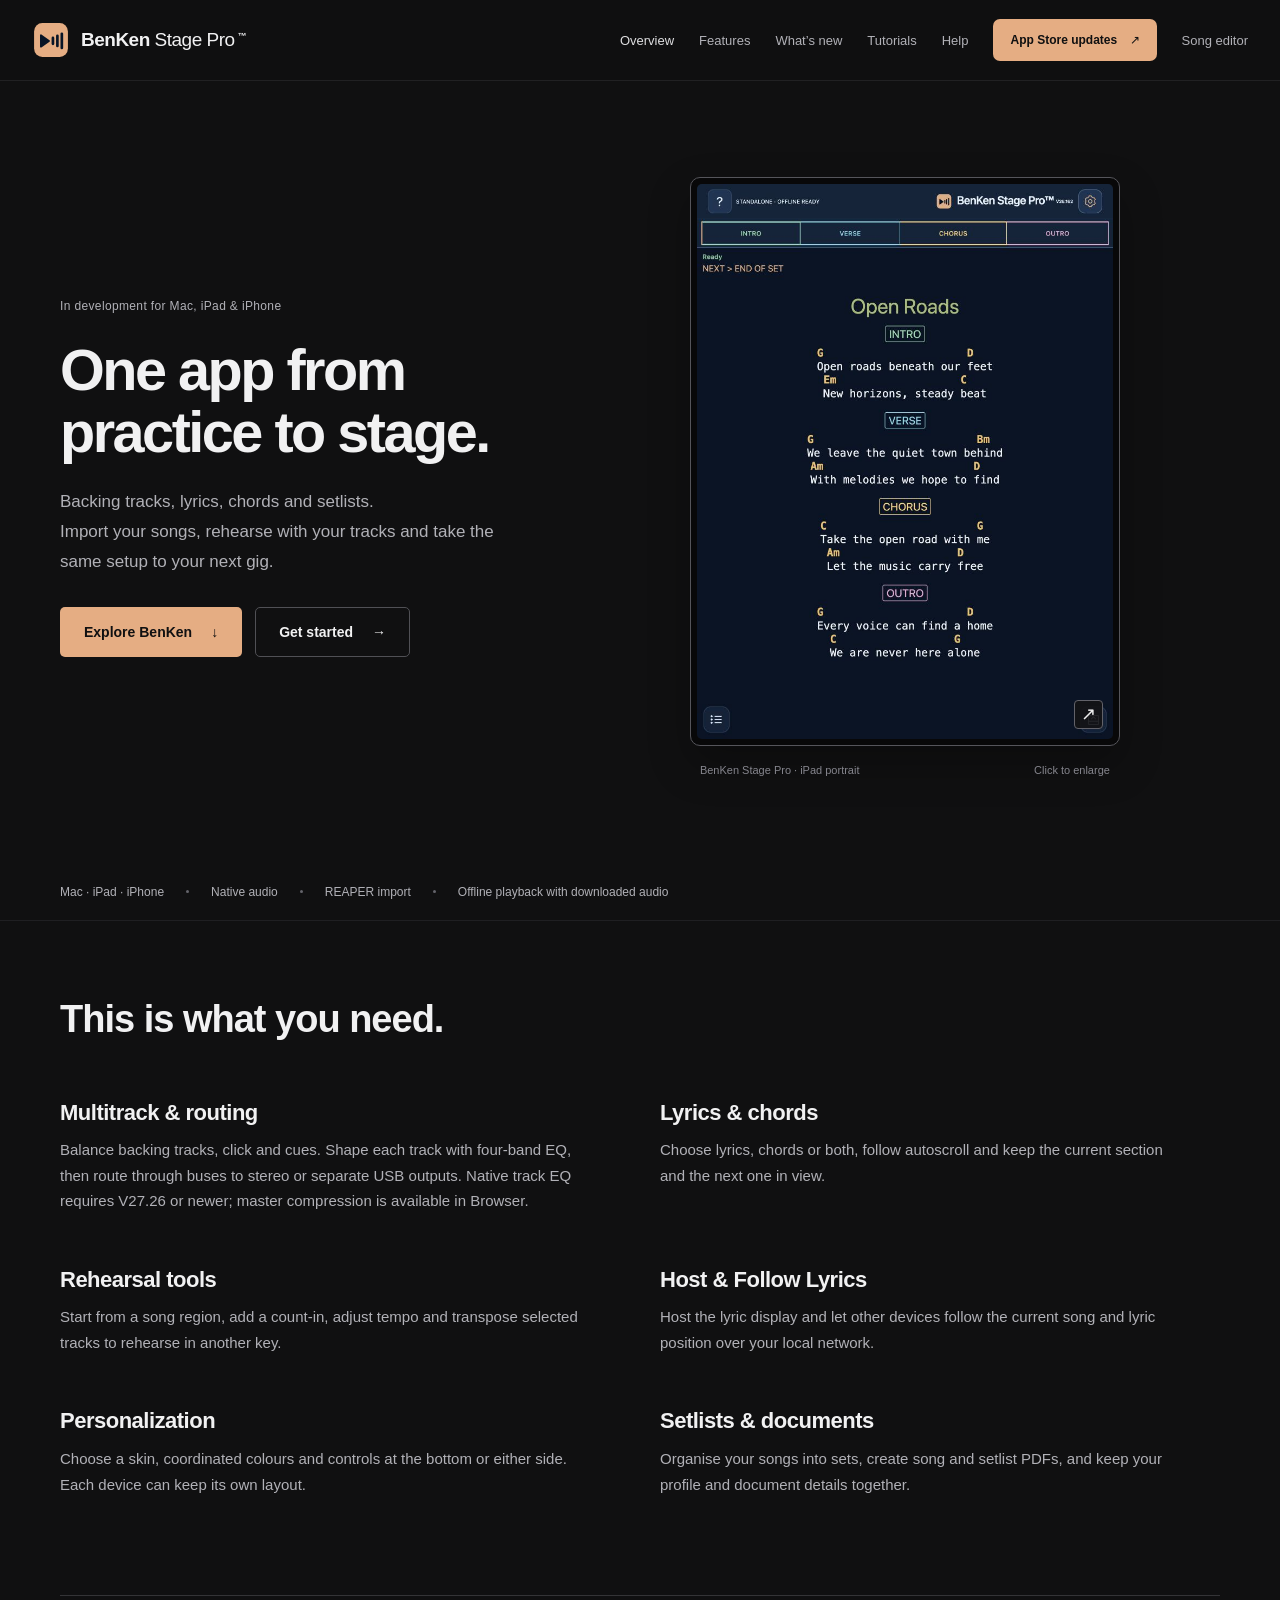
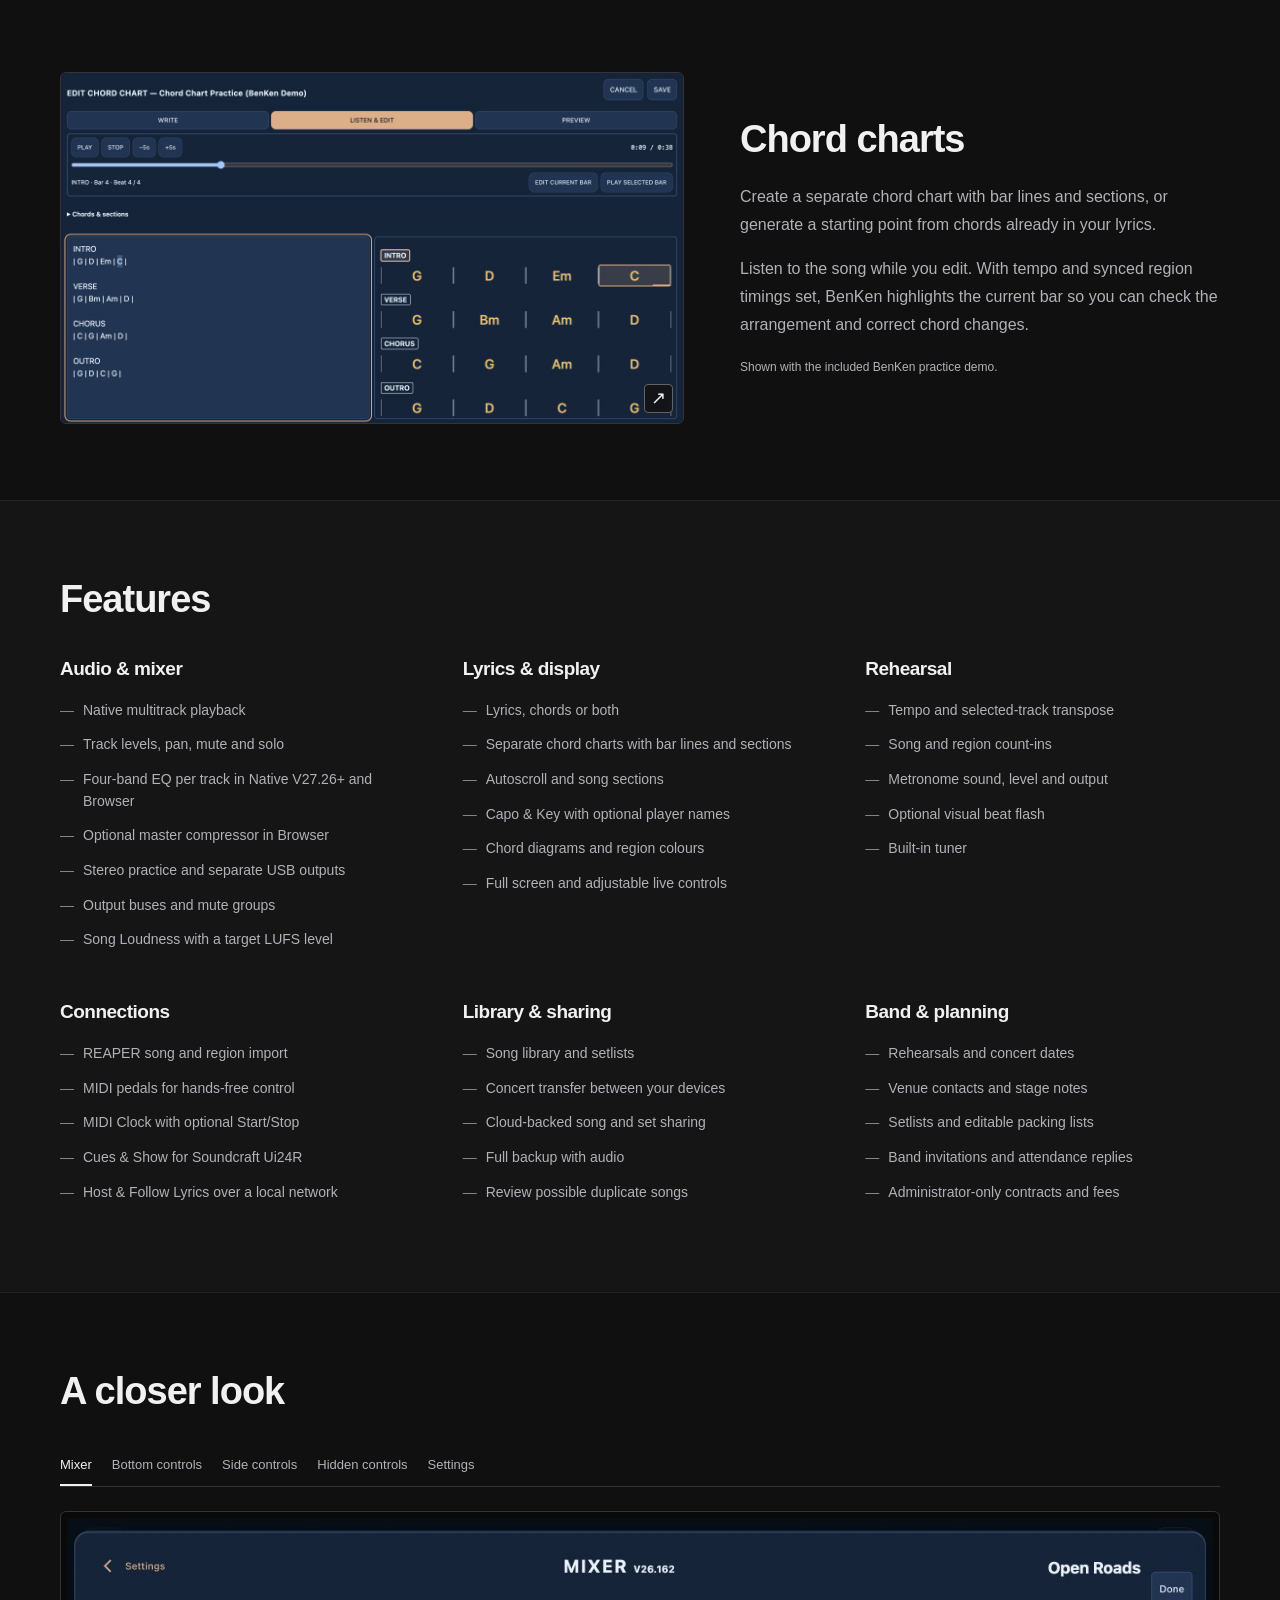
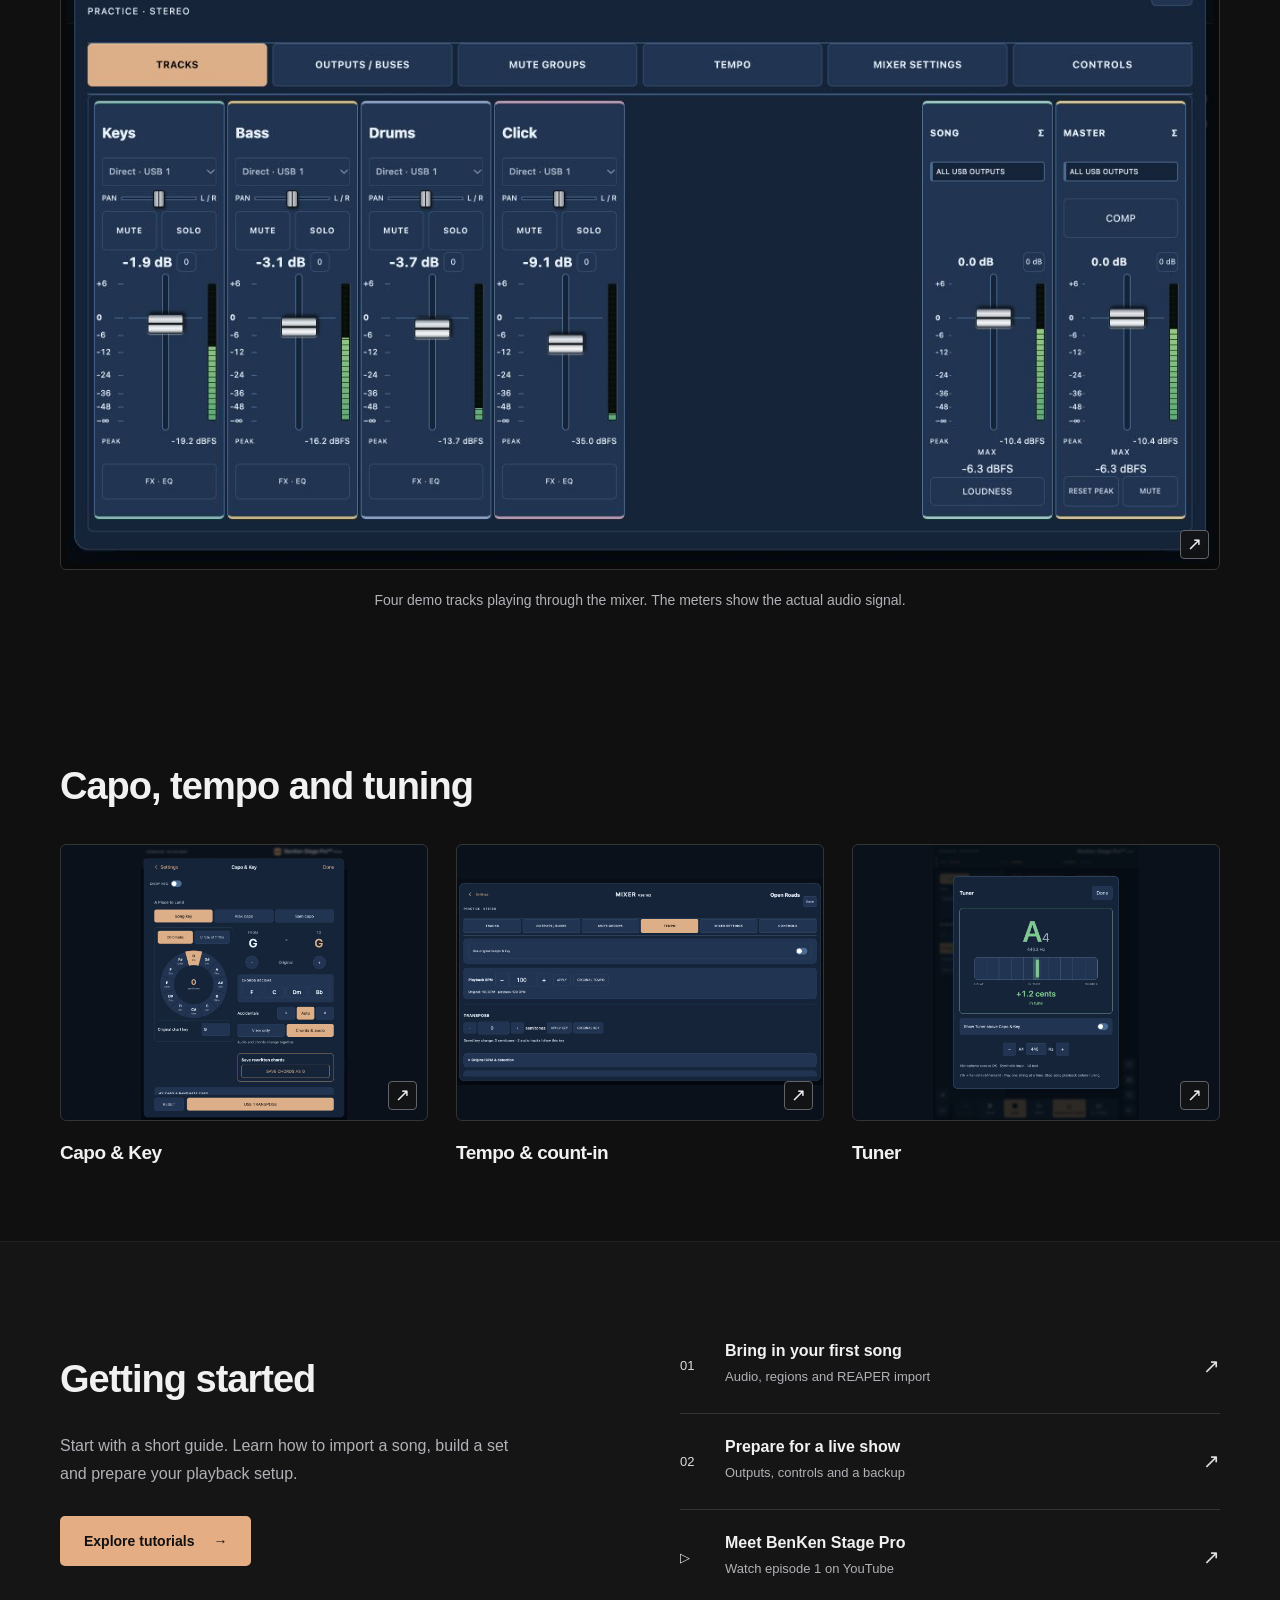
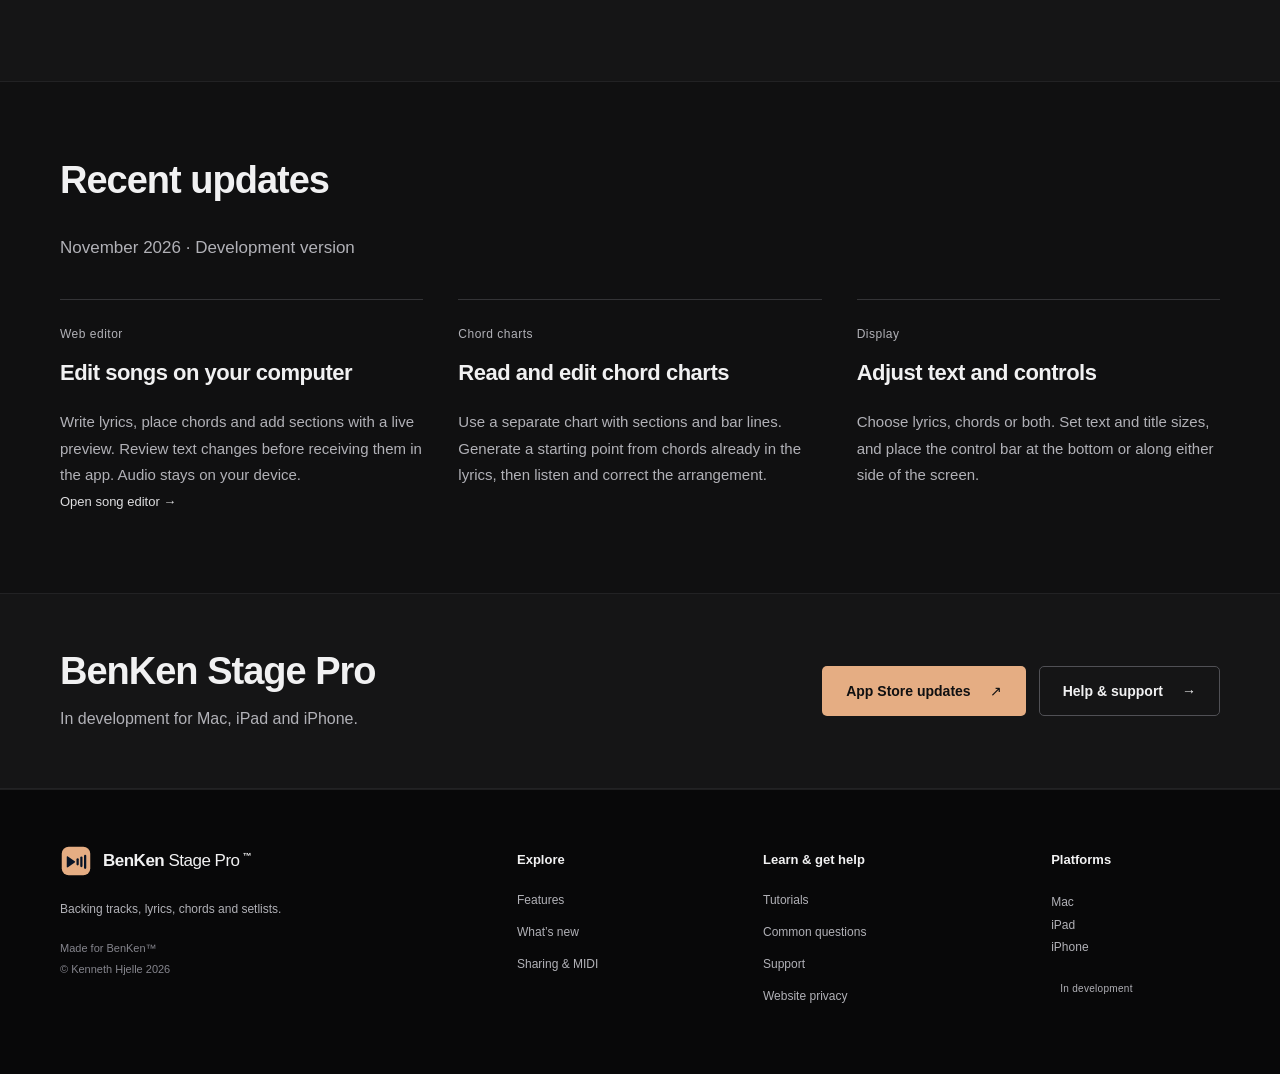
==== index.html @ 0b823cf9 "Use portrait iPad home screen with sections and hidden capo in hero" ====
<!doctype html><html lang="en"><head><meta charset="utf-8"><meta name="viewport" content="width=device-width,initial-scale=1"><meta name="theme-color" content="#081426"><meta name="description" content="Backing tracks, lyrics, chords and setlists for Mac, iPad and iPhone. Discover BenKen Stage Pro and learn how to prepare your next show."><meta property="og:title" content="BenKen Stage Pro — One app from practice to stage."><meta property="og:description" content="Backing tracks, lyrics, chords and setlists for Mac, iPad and iPhone. Discover BenKen Stage Pro and learn how to prepare your next show."><title>BenKen Stage Pro — One app from practice to stage.</title><link rel="icon" type="image/svg+xml" href="benken-play-sound.svg"><link rel="stylesheet" href="styles.css?v=20261110-6"><script src="tutorials-data.js?v=20261107-1" defer></script><script src="app.js?v=20261110-5" defer></script></head><body class="product-home"><a class="skip" href="#main">Skip to content</a><header class="site-header"><div class="nav-shell"><a class="brand" href="index.html" aria-label="BenKen Stage Pro home"><img src="benken-play-sound.svg" alt="" width="38" height="38"><span>BenKen <b>Stage Pro</b><sup>™</sup></span></a><button class="menu-toggle" aria-expanded="false" aria-controls="main-nav" aria-label="Open menu"><span></span><span></span></button><nav id="main-nav" aria-label="Main navigation"><a href="index.html" aria-current="page">Overview</a><a href="index.html#features">Features</a><a href="index.html#latest">What’s new</a><a href="tutorials.html">Tutorials</a><a href="help.html">Help</a><button class="nav-cta" data-launch>App Store updates <span aria-hidden="true">↗</span></button><a href="editor.html">Song editor</a></nav></div></header><main id="main"><section class="hero shell"><div class="hero-copy"><span class="status-label"><i></i> In development for Mac, iPad &amp; iPhone</span><h1>One app from practice to stage.</h1><p>Backing tracks, lyrics, chords and setlists. <br>Import your songs, rehearse with your tracks and take the same setup to your next gig.</p><div class="actions"><a class="button primary" href="#features">Explore BenKen <span aria-hidden="true">↓</span></a><a class="button secondary" href="tutorials.html">Get started <span aria-hidden="true">→</span></a></div></div><div class="hero-product"><div class="device-frame"><button class="image-open hero-shot" data-image="home-ipad-portrait.png" data-title="Performance view" aria-label="Enlarge portrait iPad home screen"><img src="home-ipad-portrait.png" alt="BenKen home screen in portrait iPad layout with song sections, lyrics and chords, and capo information hidden" fetchpriority="high"><span class="expand-icon" aria-hidden="true">↗</span></button></div><div class="device-foot"><span>BenKen Stage Pro · iPad portrait</span><span>Click to enlarge</span></div></div></section><div class="platform-strip"><div class="shell"><span>Mac · iPad · iPhone</span><i></i><span>Native audio</span><i></i><span>REAPER import</span><i></i><span>Offline playback with downloaded audio</span></div></div>
<section class="section shell" id="features"><div class="section-heading center"><h2>This is what you need.</h2></div><div class="feature-grid"><article class="feature-card"><div class="card-copy"><h3>Multitrack &amp; routing</h3><p>Balance backing tracks, click and cues. Shape each track with four-band EQ, then route through buses to stereo or separate USB outputs. Native track EQ requires V27.26 or newer; master compression is available in Browser.</p></div></article><article class="feature-card"><div class="card-copy"><h3>Lyrics &amp; chords</h3><p>Choose lyrics, chords or both, follow autoscroll and keep the current section and the next one in view.</p></div></article><article class="feature-card"><div class="card-copy"><h3>Rehearsal tools</h3><p>Start from a song region, add a count-in, adjust tempo and transpose selected tracks to rehearse in another key.</p></div></article><article class="feature-card"><div class="card-copy"><h3>Host &amp; Follow Lyrics</h3><p>Host the lyric display and let other devices follow the current song and lyric position over your local network.</p></div></article><article class="feature-card"><div class="card-copy"><h3>Personalization</h3><p>Choose a skin, coordinated colours and controls at the bottom or either side. Each device can keep its own layout.</p></div></article><article class="feature-card"><div class="card-copy"><h3>Setlists &amp; documents</h3><p>Organise your songs into sets, create song and setlist PDFs, and keep your profile and document details together.</p></div></article></div></section>
<section class="section shell chart-feature" id="chord-charts"><button class="image-open" data-image="chord-chart-demo.png" data-title="Chord chart — Listen &amp; edit" aria-label="Enlarge chord chart demo"><img src="chord-chart-demo.png" alt="BenKen chord chart editor with Intro, Verse, Chorus and Outro, bar lines and the current bar highlighted" loading="lazy"><span class="expand-icon" aria-hidden="true">↗</span></button><div><h2>Chord charts</h2><p>Create a separate chord chart with bar lines and sections, or generate a starting point from chords already in your lyrics.</p><p>Listen to the song while you edit. With tempo and synced region timings set, BenKen highlights the current bar so you can check the arrangement and correct chord changes.</p><p class="screen-caption">Shown with the included BenKen practice demo.</p></div></section>
<section class="section section-tint" id="in-depth"><div class="shell"><div class="section-heading center"><h2>Features</h2></div><div class="feature-directory"><article><h3>Audio &amp; mixer</h3><ul><li>Native multitrack playback</li><li>Track levels, pan, mute and solo</li><li>Four-band EQ per track in Native V27.26+ and Browser</li><li>Optional master compressor in Browser</li><li>Stereo practice and separate USB outputs</li><li>Output buses and mute groups</li><li>Song Loudness with a target LUFS level</li></ul></article><article><h3>Lyrics &amp; display</h3><ul><li>Lyrics, chords or both</li><li>Separate chord charts with bar lines and sections</li><li>Autoscroll and song sections</li><li>Capo & Key with optional player names</li><li>Chord diagrams and region colours</li><li>Full screen and adjustable live controls</li></ul></article><article><h3>Rehearsal</h3><ul><li>Tempo and selected-track transpose</li><li>Song and region count-ins</li><li>Metronome sound, level and output</li><li>Optional visual beat flash</li><li>Built-in tuner</li></ul></article><article><h3>Connections</h3><ul><li>REAPER song and region import</li><li>MIDI pedals for hands-free control</li><li>MIDI Clock with optional Start/Stop</li><li>Cues & Show for Soundcraft Ui24R</li><li>Host & Follow Lyrics over a local network</li></ul></article><article><h3>Library &amp; sharing</h3><ul><li>Song library and setlists</li><li>Concert transfer between your devices</li><li>Cloud-backed song and set sharing</li><li>Full backup with audio</li><li>Review possible duplicate songs</li></ul></article><article><h3>Band &amp; planning</h3><ul><li>Rehearsals and concert dates</li><li>Venue contacts and stage notes</li><li>Setlists and editable packing lists</li><li>Band invitations and attendance replies</li><li>Administrator-only contracts and fees</li></ul></article></div></div></section>
<section class="section shell" id="workspace"><div class="section-heading"><h2>A closer look</h2><div class="view-tabs" role="tablist" aria-label="Explore app views"><button role="tab" id="tab-mixer" aria-selected="true" aria-controls="screen-panel" data-view="mixer">Mixer</button><button role="tab" id="tab-stage" aria-selected="false" aria-controls="screen-panel" tabindex="-1" data-view="stage">Bottom controls</button><button role="tab" id="tab-side" aria-selected="false" aria-controls="screen-panel" tabindex="-1" data-view="side">Side controls</button><button role="tab" id="tab-clean" aria-selected="false" aria-controls="screen-panel" tabindex="-1" data-view="clean">Hidden controls</button><button role="tab" id="tab-settings" aria-selected="false" aria-controls="screen-panel" tabindex="-1" data-view="settings">Settings</button></div></div><div id="screen-panel" role="tabpanel" aria-labelledby="tab-mixer"><button class="image-open wide-screen" id="product-enlarge" data-image="mixer-session.png" data-title="Mixer · Demo session" aria-label="Enlarge selected app view"><img id="product-screen" src="mixer-session.png" alt="The complete BenKen mixer playing a four-track demo, with active signal meters and no controls covering the faders" loading="lazy"><span class="expand-icon" aria-hidden="true">↗</span></button><p id="screen-caption" class="screen-caption">Four demo tracks playing through the mixer. The meters show the actual audio signal.</p></div></section>

<section class="section shell" id="tools"><div class="section-heading center"><h2>Capo, tempo and tuning</h2></div><div class="tool-grid"><article><button class="image-open " data-image="capo.png" data-title="Capo &amp; Key" aria-label="Enlarge Capo &amp; Key screenshot"><img src="capo.png" alt="Capo &amp; Key editor in BenKen" loading="lazy"><span class="expand-icon" aria-hidden="true">↗</span></button><h3>Capo &amp; Key</h3></article><article><button class="image-open " data-image="tempo-session.png" data-title="Tempo &amp; count-in" aria-label="Enlarge Tempo &amp; count-in screenshot"><img src="tempo-session.png" alt="Tempo &amp; count-in editor in BenKen" loading="lazy"><span class="expand-icon" aria-hidden="true">↗</span></button><h3>Tempo &amp; count-in</h3></article><article><button class="image-open " data-image="tuner.png" data-title="Tuner" aria-label="Enlarge Tuner screenshot"><img src="tuner.png" alt="Tuner editor in BenKen" loading="lazy"><span class="expand-icon" aria-hidden="true">↗</span></button><h3>Tuner</h3></article></div></section>
<section class="section section-tint" id="learn"><div class="shell learning-panel"><div><h2>Getting started</h2><p>Start with a short guide. Learn how to import a song, build a set and prepare your playback setup.</p><a class="button primary" href="tutorials.html">Explore tutorials <span aria-hidden="true">→</span></a></div><div class="lesson-preview"><a href="tutorials.html#import-song"><span>01</span><div><strong>Bring in your first song</strong><p>Audio, regions and REAPER import</p></div><b aria-hidden="true">↗</b></a><a href="tutorials.html#prepare-live"><span>02</span><div><strong>Prepare for a live show</strong><p>Outputs, controls and a backup</p></div><b aria-hidden="true">↗</b></a><a href="https://www.youtube.com/watch?v=GjMbNi3lQTk" target="_blank" rel="noopener noreferrer"><span class="video-symbol" aria-hidden="true">▷</span><div><strong>Meet BenKen Stage Pro</strong><p>Watch episode 1 on YouTube</p></div><b aria-hidden="true">↗</b></a></div></div></section>
<section class="section shell" id="latest"><div class="section-heading center"><h2>Recent updates</h2><p>November 2026 · Development version</p></div><div class="three-columns news-grid"><article><span class="tag">Web editor</span><h3>Edit songs on your computer</h3><p>Write lyrics, place chords and add sections with a live preview. Review text changes before receiving them in the app. Audio stays on your device.</p><a class="inline-link" href="editor.html">Open song editor →</a></article><article><span class="tag">Chord charts</span><h3>Read and edit chord charts</h3><p>Use a separate chart with sections and bar lines. Generate a starting point from chords already in the lyrics, then listen and correct the arrangement.</p></article><article><span class="tag">Display</span><h3>Adjust text and controls</h3><p>Choose lyrics, chords or both. Set text and title sizes, and place the control bar at the bottom or along either side of the screen.</p></article></div></section>
<section class="closing section-tint"><div class="shell"><img src="benken-play-sound.svg" width="64" height="64" alt=""><h2>BenKen Stage Pro</h2><p>In development for Mac, iPad and iPhone.</p><div class="actions"><button class="button primary" data-launch>App Store updates <span aria-hidden="true">↗</span></button><a class="button secondary" href="help.html">Help &amp; support <span aria-hidden="true">→</span></a></div></div></section></main><footer class="site-footer"><div class="shell footer-grid"><div><a class="brand" href="index.html"><img src="benken-play-sound.svg" alt="" width="38" height="38"><span>BenKen <b>Stage Pro</b><sup>™</sup></span></a><p>Backing tracks, lyrics, chords and setlists.</p><p class="credit">Made for BenKen™<br>© Kenneth Hjelle 2026</p></div><div><h3>Explore</h3><a href="index.html#features">Features</a><a href="index.html#latest">What’s new</a><a href="tutorials.html#midi-cues">Sharing &amp; MIDI</a></div><div><h3>Learn &amp; get help</h3><a href="tutorials.html">Tutorials</a><a href="help.html#questions">Common questions</a><a href="help.html#support">Support</a><button data-privacy>Website privacy</button></div><div><h3>Platforms</h3><p>Mac<br>iPad<br>iPhone</p><span class="status-label"><i></i> In development</span></div></div></footer><dialog id="launch-dialog" aria-labelledby="launch-title"><button class="dialog-close" aria-label="Close" data-close>×</button><img class="dialog-logo" src="benken-play-sound.svg" alt="" width="56" height="56"><h2 id="launch-title">On the way to the App Store.</h2><p>BenKen Stage Pro is in development and testing. Release date, pricing and public testing details have not yet been announced.</p><p>When a download or TestFlight invitation is available, you’ll find it here.</p><button class="button primary" data-close>Keep exploring</button></dialog><dialog id="privacy-dialog" aria-labelledby="privacy-title"><button class="dialog-close" aria-label="Close" data-close>×</button><h2 id="privacy-title">Website privacy</h2><p>The optional Song editor uses Supabase for email sign-in and a private online library of song titles, artists, keys and lyrics with chords/sections. These are sent only when you choose to save or sync. Audio is not uploaded by the editor. Drafts are stored in this browser; sign-in sessions are stored for the browser tab. Signing out does not erase your drafts. Use your own computer for private songs.</p><p>This website has no advertising trackers, analytics or contact forms. Search and filters run in your browser. GitHub Pages hosts the website and may process technical request information.</p><p>YouTube videos are not embedded or loaded automatically. Video links open YouTube only after you choose one.</p><p>The app’s privacy information will be available before its App Store release.</p></dialog><dialog id="image-dialog" aria-labelledby="image-title"><div class="image-dialog-heading"><h2 id="image-title">App screenshot</h2><button class="dialog-close" aria-label="Close screenshot" data-close>×</button></div><img id="enlarged-image" alt=""></dialog></body></html>
---- styles.css ----
:root{--navy:#101011;--navy-deep:#080809;--panel:#19191b;--raised:#252528;--line:#343437;--copper:#dedee0;--copper-light:#ffffff;--text:#f1f1f2;--muted:#b1b1b7;--faint:#85858d;font-family:-apple-system,BlinkMacSystemFont,"Segoe UI",sans-serif;color-scheme:dark;font-synthesis:none;scroll-behavior:smooth;scroll-padding-top:100px}*{box-sizing:border-box}body{margin:0;background:var(--navy);color:var(--text);-webkit-font-smoothing:antialiased}button,input{font:inherit}button{cursor:pointer;color:inherit}a{color:inherit;text-decoration:none}button,a,input,summary{-webkit-tap-highlight-color:transparent}a:focus-visible,button:focus-visible,input:focus-visible,summary:focus-visible{outline:2px solid var(--copper);outline-offset:5px}img{display:block;max-width:100%}button{border:0}h1,h2,h3,h4,p{margin-top:0}p{line-height:1.75;color:var(--muted)}h1{font-size:clamp(40px,4.35vw,64px);line-height:1.12;letter-spacing:-2.3px;font-weight:700}h2{font-size:clamp(30px,3.4vw,44px);line-height:1.16;letter-spacing:-1.3px;font-weight:650}h3{font-size:23px;line-height:1.3;letter-spacing:-.5px}em{font-style:normal;color:var(--copper)}.shell{width:min(1160px,calc(100% - 80px));margin-inline:auto}.section{padding-block:90px}.section-tint{background:#151516;border-block:1px solid #34343770}.section-heading{margin-bottom:40px}.section-heading p{font-size:17px;margin:17px 0 0}.center{text-align:center;max-width:760px;margin-inline:auto}.split{display:flex;align-items:end;justify-content:space-between;gap:30px}.split h2{max-width:590px}.status-label{display:inline-flex;align-items:center;gap:9px;font-size:12px;color:var(--copper);padding:9px 14px;border:1px solid #dedee038;background:#dedee009;border-radius:50px;line-height:1.5}.status-label i{width:6px;height:6px;background:var(--copper);border-radius:50%;flex-shrink:0}.tag{font-size:11px;line-height:1.4;display:inline-block;letter-spacing:.5px;color:var(--copper);border:1px solid #dedee033;border-radius:6px;padding:7px 10px;margin-bottom:22px}.site-header{position:sticky;top:0;z-index:20;background:#101011f2;border-bottom:1px solid #34343780;backdrop-filter:blur(16px)}.nav-shell{width:min(1240px,calc(100% - 64px));margin:auto;display:flex;justify-content:space-between;align-items:center;min-height:80px;gap:28px}.brand{display:inline-flex;align-items:center;gap:11px;white-space:nowrap;font-size:19px;font-weight:600;letter-spacing:-.5px}.brand img{width:38px;height:38px;flex-shrink:0}.brand b{font-weight:500}.brand sup{font-size:9px;margin-left:3px;vertical-align:super}.site-header nav{display:flex;align-items:center;gap:25px;font-size:13px}.site-header nav>a{color:var(--muted);padding-block:14px}.site-header nav>a:hover,.site-header nav>a[aria-current=page]{color:var(--copper)}.nav-cta{padding:12px 17px;min-height:42px;background:var(--copper);color:var(--navy);border-radius:7px;font-weight:650;font-size:12px;white-space:nowrap}.nav-cta span{margin-left:9px}.menu-toggle{display:none}.skip{position:fixed;z-index:60;top:-80px;left:18px;background:var(--copper);color:var(--navy);padding:14px}.skip:focus{top:12px}.hero{display:grid;grid-template-columns:1fr 1.04fr;gap:50px;align-items:center;padding-block:100px 82px;min-height:610px}.hero .status-label{margin-bottom:26px}.hero h1{margin-bottom:24px}.hero-copy>p{font-size:18px;max-width:490px;margin-bottom:30px}.actions{display:flex;align-items:center;flex-wrap:wrap;gap:13px}.button{display:inline-flex;justify-content:center;align-items:center;gap:19px;font-size:14px;font-weight:650;min-height:50px;padding:15px 23px;border-radius:8px;border:1px solid transparent;transition:background .18s,border-color .18s,transform .18s}.button:hover{transform:translateY(-2px)}.primary{background:linear-gradient(135deg,var(--copper-light),var(--copper));color:var(--navy);box-shadow:0 7px 28px #dedee017}.primary:hover{background:var(--copper-light)}.secondary{background:#202023;color:var(--text);border-color:#454549}.secondary:hover{background:#252528;border-color:var(--copper)}.hero-product{position:relative}.hero-product:before{content:'';position:absolute;inset:-50px -20px;background:radial-gradient(ellipse,#dedee012,transparent 70%);z-index:-1}.device-frame{background:#080809;border:2px solid #48484d;border-radius:19px;padding:7px;box-shadow:0 25px 80px #0007}.device-frame .image-open{border:0;border-radius:12px;background:var(--navy)}.hero-shot img{aspect-ratio:16/10;object-fit:cover}.device-foot{display:flex;justify-content:space-between;gap:15px;color:var(--faint);font-size:11px;padding:18px 10px 0}.platform-strip{background:#151516;border-block:1px solid #34343770;padding-block:21px}.platform-strip>.shell{display:flex;align-items:center;justify-content:center;gap:26px;flex-wrap:wrap;font-size:12px;color:#bdbdc3}.platform-strip i{background:#64646b;width:3px;height:3px;border-radius:50%}.feature-grid{display:grid;grid-template-columns:repeat(3,minmax(0,1fr));gap:26px}.feature-card{background:var(--panel);border:1px solid var(--line);border-radius:13px;overflow:hidden;min-width:0}.image-open{display:block;position:relative;padding:0;width:100%;background:var(--panel);border:1px solid var(--line);border-radius:11px;overflow:hidden;text-align:left}.image-open img{width:100%;object-fit:cover;aspect-ratio:16/10;transition:transform .25s}.image-open:hover img{transform:scale(1.018)}.expand-icon{position:absolute;bottom:10px;right:10px;color:var(--copper-light);background:#101011eb;border:1px solid #64646b80;width:29px;height:29px;border-radius:6px;display:grid;place-items:center;font-size:18px}.feature-card>.image-open{border:0;border-radius:0;border-bottom:1px solid var(--line)}.feature-card>.image-open img{aspect-ratio:16/10}.card-copy{padding:25px}.card-copy h3{margin-bottom:13px;color:var(--copper);font-size:22px}.card-copy h4{font-size:15px;font-weight:600;line-height:1.5;margin-bottom:9px;color:var(--text)}.card-copy p{font-size:14px;margin:0;line-height:1.75}.feature-directory{display:grid;grid-template-columns:repeat(3,minmax(0,1fr));gap:45px 48px}.feature-directory h3{font-size:19px;margin-bottom:18px}.feature-directory ul,.support-checklist ul{list-style:none;padding:0;margin:0}.feature-directory li,.support-checklist li{position:relative;padding-left:23px;margin-bottom:13px;font-size:14px;line-height:1.55;color:var(--muted)}.feature-directory li:before,.support-checklist li:before{content:'✓';position:absolute;left:0;color:var(--copper)}.view-tabs{display:flex;gap:4px;padding:5px;border:1px solid var(--line);border-radius:9px;background:#19191b;flex-shrink:0}.view-tabs button{padding:12px 19px;background:transparent;color:var(--muted);border-radius:6px;font-size:13px}.view-tabs button[aria-selected=true]{background:var(--raised);color:var(--copper)}.wide-screen{box-shadow:0 22px 70px #0004;border-radius:14px;padding:6px;background:#09090a}.wide-screen img{aspect-ratio:16/9;object-fit:cover;border-radius:9px}.screen-caption{margin:18px 0 0;font-size:14px;text-align:center}.three-columns{display:grid;grid-template-columns:repeat(3,minmax(0,1fr));gap:42px}.three-columns p{font-size:15px}.line-icon{display:inline-grid;place-items:center;width:43px;height:43px;border:1px solid #dedee050;color:var(--copper);border-radius:11px;font-size:13px;margin-bottom:23px}.inline-link{font-size:13px;color:var(--copper);display:inline-block;line-height:1.6;padding-block:4px}.inline-link:hover{text-decoration:underline}.tool-grid{display:grid;grid-template-columns:repeat(3,minmax(0,1fr));gap:28px}.tool-grid .image-open img{aspect-ratio:3/4;object-fit:cover;object-position:top}.tool-grid h3{font-size:19px;margin:20px 0 0}.learning-panel{display:grid;grid-template-columns:1fr 1fr;gap:70px;align-items:center}.learning-panel>div>p{font-size:16px;max-width:460px;margin-bottom:28px}.lesson-preview{background:var(--panel);border:1px solid var(--line);border-radius:13px;padding:0 22px}.lesson-preview a{display:flex;align-items:center;gap:17px;padding:24px 0;border-bottom:1px solid var(--line)}.lesson-preview a:last-child{border:0}.lesson-preview a>span{color:var(--copper);font-size:13px;min-width:28px}.lesson-preview strong{font-size:16px;font-weight:550}.lesson-preview p{font-size:13px;margin:6px 0 0}.lesson-preview b{margin-left:auto;color:var(--copper);font-size:20px;font-weight:400}.lesson-preview a:hover strong{color:var(--copper)}.news-grid{gap:26px}.news-grid article{padding:28px;background:var(--panel);border:1px solid var(--line);border-radius:12px}.news-grid h3{font-size:22px}.news-grid p{font-size:14px;margin-bottom:0}.closing{padding-block:75px;text-align:center}.closing img{margin:0 auto 25px}.closing h2{max-width:700px;margin-inline:auto}.closing .actions{justify-content:center;margin-top:28px}.site-footer{background:var(--navy-deep);border-top:1px solid #34343780;padding-block:55px}.footer-grid{display:grid;grid-template-columns:2fr 1fr 1.2fr .8fr;gap:35px}.site-footer .brand{font-size:17px}.site-footer .brand img{width:32px;height:32px}.site-footer p{font-size:12px;line-height:1.9;margin:17px 0 0;max-width:250px}.site-footer h3{font-size:13px;letter-spacing:0;font-weight:600;margin:7px 0 22px}.site-footer a:not(.brand),.site-footer button{display:block;font-size:12px;color:var(--muted);line-height:1.5;padding:0;margin:0 0 14px;background:none;text-align:left}.site-footer a:hover,.site-footer button:hover{color:var(--copper)}.site-footer .credit{color:var(--faint);font-size:11px}.site-footer .status-label{font-size:10px;margin-top:16px;padding:6px 9px}.page-hero{padding-block:70px 55px}.page-hero h1{margin:22px 0}.page-hero>p{font-size:18px;max-width:620px;margin-bottom:0}.tutorial-section{padding-bottom:80px}.learning-toolbar{border-top:1px solid var(--line);padding-top:30px}.search-field{display:flex;align-items:center;gap:14px;background:var(--panel);border:1px solid #454549;border-radius:9px;padding:0 17px;max-width:580px}.search-field>span:first-child{font-size:25px;color:var(--copper)}.search-field input{background:none;border:0;min-height:52px;width:100%;color:var(--text);font-size:15px;outline-offset:1px}.search-field input::placeholder{color:var(--faint)}.filter-buttons{display:flex;flex-wrap:wrap;gap:9px;margin-top:22px}.filter-buttons button{background:transparent;border:1px solid var(--line);color:var(--muted);border-radius:7px;min-height:40px;padding:10px 15px;font-size:12px}.filter-buttons button[aria-pressed=true]{background:#dedee01c;border-color:var(--copper);color:var(--copper)}.results-count{font-size:12px;margin:23px 0 16px}.guide-index{display:grid;grid-template-columns:repeat(3,minmax(0,1fr));gap:19px}.guide-card{background:var(--panel);border:1px solid var(--line);border-radius:10px;padding:23px;display:block}.guide-card:hover{border-color:var(--copper)}.guide-card .category{font-size:10px;color:var(--copper);letter-spacing:.7px}.guide-card h2{font-size:20px;letter-spacing:-.3px;line-height:1.3;margin:14px 0 10px}.guide-card p{font-size:13px;margin-bottom:19px}.guide-card .read-guide{color:var(--copper);font-size:12px}.guide-articles{margin-top:44px}.guide-article{border-top:1px solid var(--line);scroll-margin-top:100px}.guide-article:last-child{border-bottom:1px solid var(--line)}.guide-article summary{padding:24px 6px;cursor:pointer;display:flex;gap:20px;align-items:center;list-style:none;font-weight:550;font-size:19px}.guide-article summary::-webkit-details-marker{display:none}.guide-article summary:after{content:'+';margin-left:auto;color:var(--copper);font-size:22px;font-weight:400}.guide-article[open] summary:after{content:'−'}.guide-article[open]>summary{color:var(--copper)}.guide-body{display:grid;grid-template-columns:1.3fr 1fr;gap:45px;padding:8px 6px 34px}.guide-body ol{padding-left:24px;margin:0}.guide-body li{padding-left:6px;margin-bottom:17px;color:var(--muted);font-size:15px;line-height:1.75}.guide-body li::marker{color:var(--copper);font-weight:600}.guide-body .guide-note{background:#202023;border-left:2px solid var(--copper);padding:16px 18px;font-size:13px;margin:25px 0 0}.guide-body img{width:100%;border-radius:9px;border:1px solid var(--line)}.empty-state{padding:25px;background:var(--panel);border:1px solid var(--line);border-radius:8px;font-size:14px}.video-section{display:grid;grid-template-columns:1fr 1fr;gap:70px;align-items:center}.video-section>div>p{max-width:470px;font-size:16px}.video-placeholder{background:linear-gradient(135deg,#252528,#19191b);border:1px solid #4b4b50;border-radius:14px;aspect-ratio:16/9;display:flex;flex-direction:column;align-items:center;justify-content:center;padding:25px;text-align:center}.video-mark{display:grid;place-items:center;color:var(--copper);width:65px;height:65px;font-size:32px;line-height:1;border:1px solid #dedee050;border-radius:50%;margin-bottom:24px;padding-left:4px}.video-placeholder h3{font-size:19px;margin-bottom:8px}.video-placeholder p{font-size:12px!important;margin:0}.video-card{display:block;padding:24px;background:var(--panel);border:1px solid var(--line);border-radius:10px}.video-card strong{display:block;font-size:19px;margin:14px 0}.short-cta{max-width:720px;text-align:center}.short-cta p{font-size:16px}.short-cta .button{margin-top:10px}.help-start{display:grid;grid-template-columns:1fr 1fr;gap:25px}.help-link{display:flex;align-items:start;gap:20px;padding:27px;background:var(--panel);border:1px solid var(--line);border-radius:11px}.help-link>span{color:var(--copper);font-size:12px;padding-top:3px}.help-link h2{font-size:20px;letter-spacing:-.4px;margin:0 0 9px}.help-link p{font-size:14px;margin:0}.help-link b{margin-left:auto;font-weight:400;color:var(--copper)}a.help-link:hover{border-color:var(--copper)}.faq-layout,.support-layout{display:grid;grid-template-columns:1fr 1.3fr;gap:70px}.faq-layout>div>p{font-size:16px}.faq-list details{border-bottom:1px solid var(--line)}.faq-list details:first-child{border-top:1px solid var(--line)}.faq-list summary{display:flex;align-items:center;justify-content:space-between;gap:20px;font-size:16px;line-height:1.5;list-style:none;padding:22px 0;cursor:pointer}.faq-list summary::-webkit-details-marker{display:none}.faq-list summary:after{content:'+';color:var(--copper);font-size:23px;font-weight:400}.faq-list details[open] summary:after{content:'−'}.faq-list details[open] summary{color:var(--copper)}.faq-list p{font-size:14px;padding-right:26px;margin:0 0 24px}.support-layout p{font-size:15px}.support-checklist{background:var(--panel);border:1px solid var(--line);border-radius:12px;padding:27px}.support-checklist h3{font-size:20px}.support-checklist p{font-size:13px;margin:20px 0 0}.sr-only{position:absolute;clip:rect(0,0,0,0);clip-path:inset(50%);width:1px;height:1px;overflow:hidden;white-space:nowrap}dialog{background:var(--panel);color:var(--text);border:1px solid #4b4b50;border-radius:16px;padding:40px;max-width:550px;width:calc(100% - 32px);box-shadow:0 25px 100px #0008}dialog::backdrop{background:#050506e6;backdrop-filter:blur(5px)}dialog h2{font-size:30px;letter-spacing:-.7px;margin:15px 0 21px}dialog p{font-size:15px}.dialog-close{position:absolute;top:14px;right:14px;background:var(--raised);color:var(--copper);width:36px;height:36px;border-radius:7px;font-size:24px;line-height:1}.dialog-logo{margin-bottom:20px}#image-dialog{max-width:1200px;padding:18px;width:calc(100% - 30px)}.image-dialog-heading{padding:2px 48px 18px 3px}.image-dialog-heading h2{font-size:17px;line-height:1.4;margin:0;letter-spacing:0}#enlarged-image{max-height:calc(100dvh - 130px);max-width:100%;width:auto;object-fit:contain;margin:auto;border-radius:6px}[hidden]{display:none!important}
@media(max-width:1080px){.nav-shell{width:calc(100% - 40px);gap:18px}.brand{font-size:17px}.site-header nav{gap:17px;font-size:12px}.nav-cta{font-size:11px;padding:12px}.shell{width:calc(100% - 56px)}.hero{gap:30px;padding-block:75px 65px;min-height:550px}.hero h1{font-size:clamp(40px,4.6vw,55px)}.hero-copy>p{font-size:16px}.hero .status-label{font-size:10px}.card-copy{padding:22px}.feature-directory{gap:35px 28px}.three-columns{gap:26px}.learning-panel,.video-section{gap:40px}.feature-card h3{font-size:20px}.hero-actions .button{padding-inline:18px}.split{align-items:start;flex-direction:column;gap:10px}.footer-grid{gap:24px}.site-footer .brand{font-size:15px}.guide-body{gap:30px}}
@media(max-width:780px){:root{scroll-padding-top:86px}.shell{width:calc(100% - 40px)}.nav-shell{min-height:70px}.brand{font-size:17px;gap:9px}.brand img{width:33px;height:33px}.site-header nav{display:none;position:absolute;top:70px;left:0;right:0;padding:16px 20px 24px;flex-direction:column;gap:0;align-items:stretch;background:#202023;border-bottom:1px solid #4b4b50}.site-header nav.open{display:flex}.site-header nav>a{padding:14px 6px;font-size:14px;border-bottom:1px solid var(--line)}.nav-cta{margin-top:16px;font-size:13px}.menu-toggle{display:flex;flex-direction:column;align-items:center;justify-content:center;gap:6px;background:none;border:1px solid #4b4b5070;border-radius:7px;width:41px;height:41px;flex-shrink:0}.menu-toggle span{height:1px;width:18px;background:var(--copper)}.hero{grid-template-columns:1fr;gap:39px;padding-block:45px 45px;min-height:0}.hero h1{font-size:clamp(39px,7vw,58px);letter-spacing:-1.7px}.hero-copy>p{font-size:16px;max-width:580px}.hero .status-label{font-size:10px;margin-bottom:23px}.hero-product{max-width:650px}.device-frame{padding:5px;border-radius:14px}.device-frame .image-open{border-radius:8px}.device-foot{font-size:10px;padding-top:13px}.platform-strip{padding-block:20px}.platform-strip>.shell{gap:10px 17px;font-size:10px}.platform-strip i{display:none}.platform-strip span{padding:3px 0}.section{padding-block:58px}.section-heading{margin-bottom:30px}.section-heading h2{font-size:33px;letter-spacing:-1px}.section-heading p{font-size:15px}.feature-grid{grid-template-columns:1fr 1fr;gap:18px}.card-copy{padding:20px}.card-copy h3{font-size:20px}.card-copy h4{font-size:14px}.card-copy p{font-size:13px}.feature-directory{grid-template-columns:1fr 1fr;gap:32px 25px}.feature-directory h3{font-size:18px}.feature-directory li{font-size:13px}.three-columns{grid-template-columns:1fr;gap:30px}.three-columns article{padding-bottom:25px;border-bottom:1px solid var(--line)}.three-columns article:last-child{padding-bottom:0;border:0}.three-columns h3{font-size:23px;margin-bottom:12px}.three-columns p{font-size:14px}.line-icon{margin-bottom:17px}.tool-grid{gap:17px}.tool-grid h3{font-size:16px;margin-top:14px}.learning-panel,.video-section,.faq-layout,.support-layout{grid-template-columns:1fr;gap:34px}.learning-panel h2,.video-section h2{font-size:33px}.learning-panel>div>p{font-size:15px;max-width:none}.lesson-preview a{padding-block:21px}.lesson-preview strong{font-size:15px}.lesson-preview p{font-size:12px}.news-grid article{border:1px solid var(--line)!important;padding:24px!important}.news-grid h3 br{display:none}.closing{padding-block:55px}.closing h2{font-size:32px}.footer-grid{grid-template-columns:1fr 1fr;gap:35px}.footer-grid>div:first-child{grid-column:1/-1}.site-footer .brand{font-size:18px}.site-footer{padding-block:38px}.page-hero{padding-block:45px 35px}.page-hero h1{font-size:clamp(37px,6.5vw,51px);letter-spacing:-1.6px}.page-hero>p{font-size:16px}.guide-index{grid-template-columns:1fr 1fr;gap:15px}.guide-card{padding:20px}.guide-card h2{font-size:19px}.filter-buttons{gap:7px}.filter-buttons button{font-size:11px;padding:9px 12px}.guide-body{grid-template-columns:1fr;gap:25px;padding-bottom:25px}.guide-body>.image-open{max-width:540px}.guide-article summary{font-size:17px;padding-block:21px}.guide-body li{font-size:14px}.video-placeholder{aspect-ratio:16/9;max-width:600px;width:100%}.video-section>div>p{font-size:15px}.tutorial-section{padding-bottom:50px}.help-start{grid-template-columns:1fr;gap:17px}.help-link{padding:22px}.faq-layout h2,.support-layout h2{font-size:33px}.faq-list summary{font-size:15px}.support-checklist{padding:23px}.button{font-size:13px;min-height:48px;padding:14px 19px}.screen-caption{font-size:12px}.view-tabs{width:100%}.view-tabs button{flex:1}dialog{padding:35px 25px}dialog h2{font-size:27px}}
@media(max-width:480px){.feature-grid,.guide-index{grid-template-columns:1fr}.feature-directory{grid-template-columns:1fr;gap:29px}.feature-directory li{font-size:14px}.feature-card h3{font-size:22px}.card-copy p{font-size:14px}.tool-grid{grid-template-columns:1fr;gap:28px}.tool-grid article{max-width:360px;width:100%;margin-inline:auto}.tool-grid h3{font-size:19px}.hero h1{font-size:39px}.hero-copy>p br{display:none}.footer-grid{gap:30px 20px}.status-label{padding:8px 12px}.platform-strip>.shell{justify-content:flex-start;gap:8px 20px}.page-hero h1{font-size:37px}.guide-article summary{font-size:16px}.video-mark{width:52px;height:52px;font-size:27px;margin-bottom:18px}.video-placeholder h3{font-size:17px}.device-foot{font-size:9px}.lesson-preview{padding-inline:17px}.lesson-preview a{gap:12px}.news-grid h3{font-size:22px}}
@media(prefers-reduced-motion:reduce){:root{scroll-behavior:auto}*,*:before,*:after{transition:none!important;animation:none!important}}
/* Keep the complete app interface visible in the main product image. */
.hero-shot img{object-fit:contain}

/* Published tutorial videos */
.video-card .video-poster{display:block;width:100%;height:auto;aspect-ratio:16/9;object-fit:contain;border-radius:12px;margin-bottom:20px}.video-card strong{display:block}.video-section #video-library{min-width:0;width:100%}


/* November 2026 — restrained monochrome product website. */
.site-header{background:#101011f5;backdrop-filter:blur(12px)}
.brand img,.closing>div>img,.dialog-logo{filter:none}
.primary,.nav-cta{background:#e5ad83;color:#101011;box-shadow:none}
.primary:hover,.nav-cta:hover{background:#f1c4a2}.secondary{background:transparent;border-color:#505055}
.button{border-radius:5px}.button:hover{transform:none}.status-label{padding:0;border:0;background:none;border-radius:0;color:var(--muted);font-size:12px;letter-spacing:.03em}.status-label i{display:none}
.hero-product:before{display:none}.device-frame{border-radius:10px;border:1px solid #55555b;padding:6px;box-shadow:0 18px 42px #0004}.device-frame .image-open{border-radius:5px}
.product-home .hero{grid-template-columns:.85fr 1.15fr;gap:64px;padding-block:96px 88px;min-height:570px}
.product-home h1{font-size:clamp(40px,4.5vw,65px);font-weight:550;letter-spacing:-2.5px;line-height:1.08;max-width:520px}
.product-home h2{font-size:clamp(28px,3vw,38px);font-weight:550;letter-spacing:-1px}
.product-home .hero-copy>p{font-size:17px;line-height:1.75}.product-home .hero .status-label{margin-bottom:24px}
.product-home .section{padding-block:76px}.product-home .section-heading.center{text-align:left;max-width:none}.product-home .section-heading{margin-bottom:36px}
.platform-strip{background:transparent;border-top:0}.platform-strip>.shell{justify-content:flex-start;gap:22px;color:var(--muted)}
.product-home .feature-grid{grid-template-columns:repeat(2,minmax(0,1fr));gap:56px 40px}
.product-home .feature-card{background:transparent;border:0;border-radius:0;overflow:visible}
.product-home .feature-card>.image-open{border:1px solid #3b3b40;border-radius:6px;overflow:hidden}
.product-home .card-copy{padding:23px 0 0}.product-home .card-copy h3{color:var(--text);font-size:22px;font-weight:550;margin-bottom:10px}.product-home .card-copy p{font-size:15px;line-height:1.7;max-width:520px}
.product-home .feature-directory{gap:36px 48px}.feature-directory li:before{content:'—';color:var(--faint)}
.product-home .feature-directory h3{font-weight:550}.product-home #workspace .section-heading{margin-bottom:24px;justify-content:flex-start}
.view-tabs{border:0;border-bottom:1px solid var(--line);padding:0;border-radius:0;background:none;gap:20px}.view-tabs button{border-radius:0;padding:12px 0;border-bottom:2px solid transparent}.view-tabs button[aria-selected=true]{background:none;color:var(--text);border-bottom-color:var(--text)}
.image-open{border-radius:6px}.image-open:hover img{transform:none}.expand-icon{background:#131315e8;border-color:#626269;color:#eee;border-radius:4px}.wide-screen{box-shadow:none;border-radius:6px}.wide-screen img{border-radius:3px}
.product-home .news-grid{gap:35px}.product-home .news-grid article{background:none;border:0;border-top:1px solid var(--line);padding:24px 0 0;border-radius:0}.tag{border:0;border-radius:0;padding:0;color:var(--muted);font-size:12px;margin-bottom:16px}.product-home .news-grid h3{font-weight:550;font-size:22px}.product-home .news-grid p{font-size:15px}
.product-home .lesson-preview{background:none;border:0;border-radius:0;padding:0}.product-home .learning-panel{gap:80px}.product-home .closing{text-align:left;padding-block:55px}.product-home .closing>.shell{display:grid;grid-template-columns:1fr auto;align-items:center;gap:0 30px}.product-home .closing img{display:none}.product-home .closing h2{margin:0 0 12px}.product-home .closing p{margin:0}.product-home .closing .actions{grid-column:2;grid-row:1/3;margin:0}
@media(max-width:1050px){.site-header nav{gap:15px}.nav-shell{width:calc(100% - 40px);gap:20px}.product-home .hero{gap:34px}.product-home .hero h1{font-size:48px}}
@media(max-width:800px){.product-home .hero{grid-template-columns:1fr;padding-block:48px;gap:36px}.product-home .hero h1{font-size:48px;max-width:600px}.product-home .hero-copy>p{max-width:600px}.product-home .feature-grid{gap:35px 24px}.product-home .section{padding-block:52px}.product-home .closing>.shell{display:block}.product-home .closing .actions{justify-content:flex-start;margin-top:22px}.product-home .learning-panel{gap:32px}}
@media(max-width:560px){.product-home .feature-grid{grid-template-columns:1fr;gap:40px}.product-home .hero h1{font-size:43px;letter-spacing:-1.7px}.product-home .section-heading{margin-bottom:28px}.platform-strip>.shell{gap:12px;font-size:11px}.platform-strip i{display:none}.device-foot{padding-inline:0;font-size:10px}.product-home .news-grid article{padding-top:20px}}

.chart-feature{display:grid;grid-template-columns:1.3fr 1fr;align-items:center;gap:56px;border-top:1px solid var(--line)}.chart-feature h2{margin-bottom:22px}.chart-feature .image-open img{aspect-ratio:auto;object-fit:contain}.chart-feature .screen-caption{text-align:left;font-size:12px}.chart-feature p{font-size:16px}@media(max-width:800px){.chart-feature{grid-template-columns:1fr;gap:26px}.chart-feature>div{grid-row:1}}

/* Product screenshots keep their complete app viewport, including the controls. */
.product-home .image-open img{object-fit:contain;object-position:center;transform:none}
.product-home .hero-shot img,.product-home .wide-screen img{aspect-ratio:16/9}
.product-home .image-open:hover img{transform:none}
.product-home .feature-card .card-copy{padding:22px 0}
.product-home .feature-grid{row-gap:8px}
.product-home #workspace .view-tabs{margin-top:24px;flex-wrap:wrap}
.product-home .tool-grid .image-open{background:#0b111a}
.product-home .tool-grid .image-open img{aspect-ratio:4/3}

/* Portrait iPad home screen in the hero, with the entire app visible. */
.product-home .hero-product{width:100%;max-width:430px;justify-self:center}
.product-home .hero-shot img{aspect-ratio:3/4;object-fit:contain}
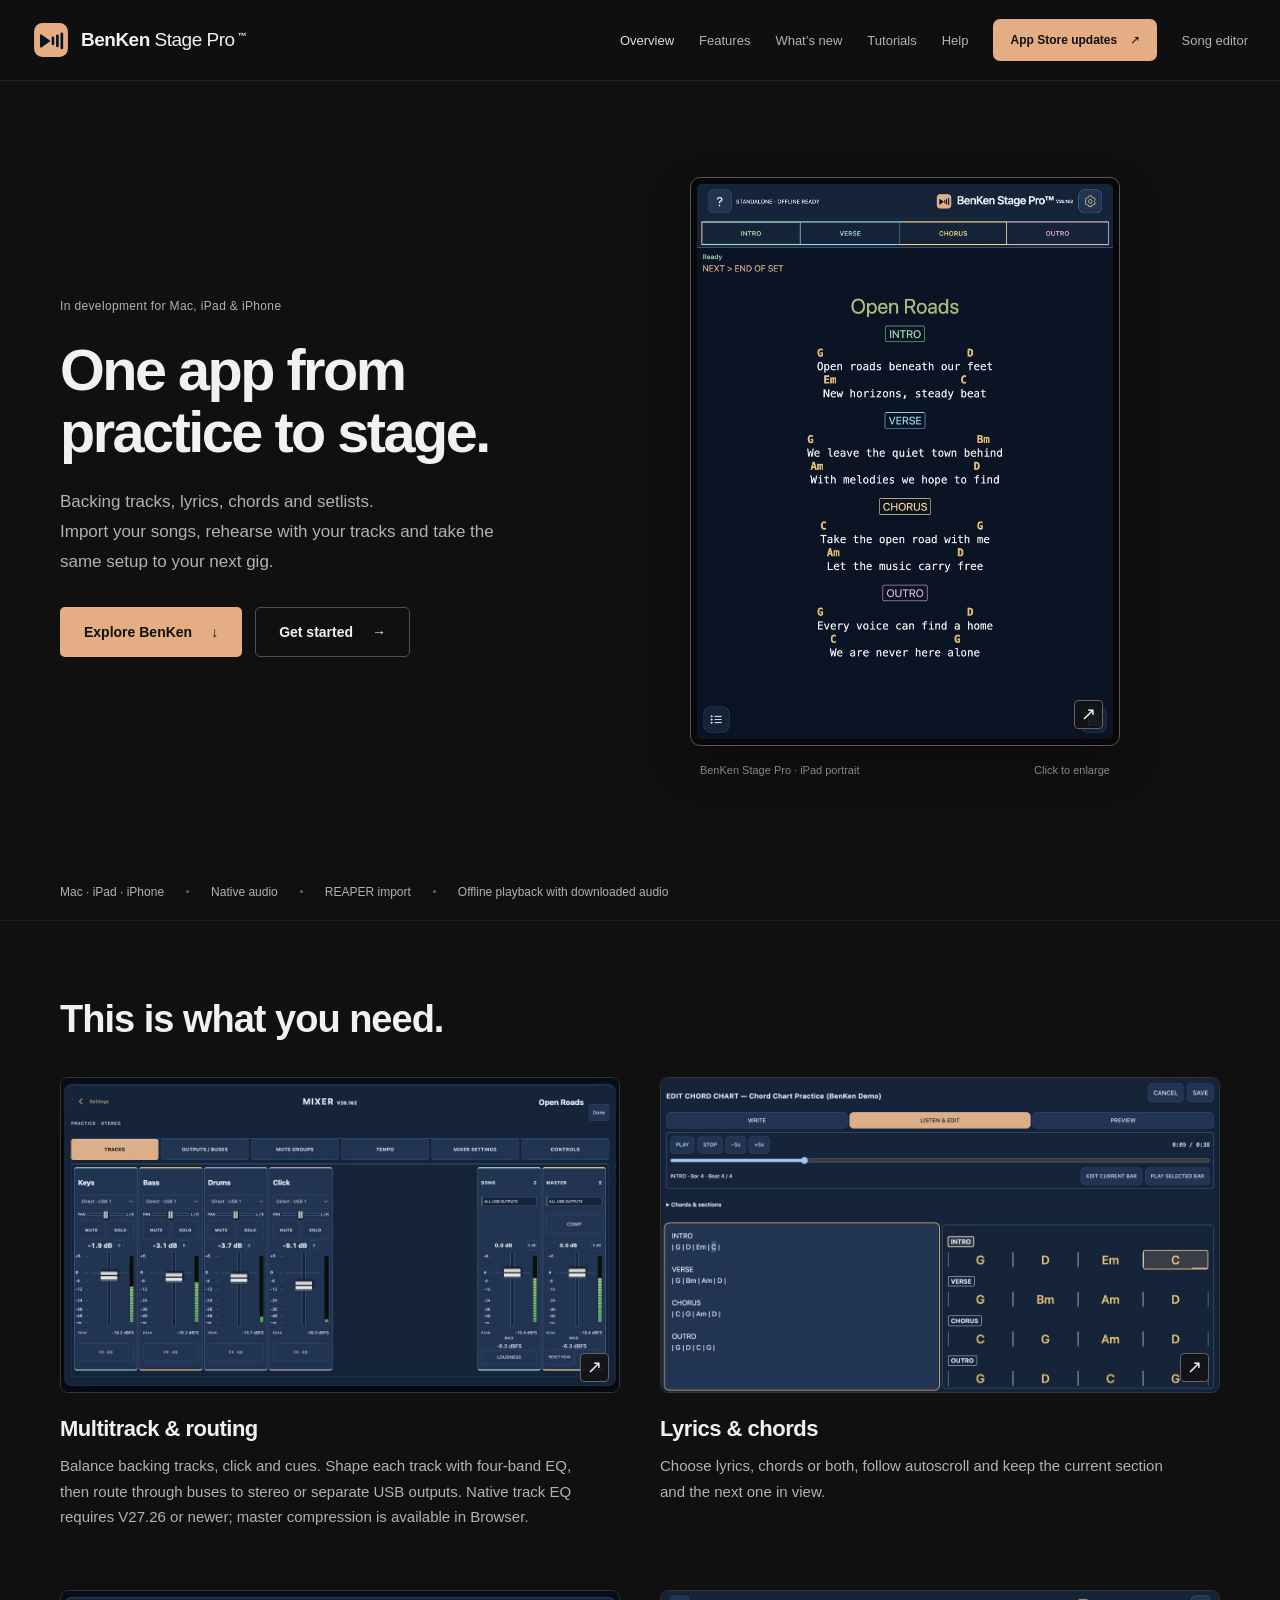
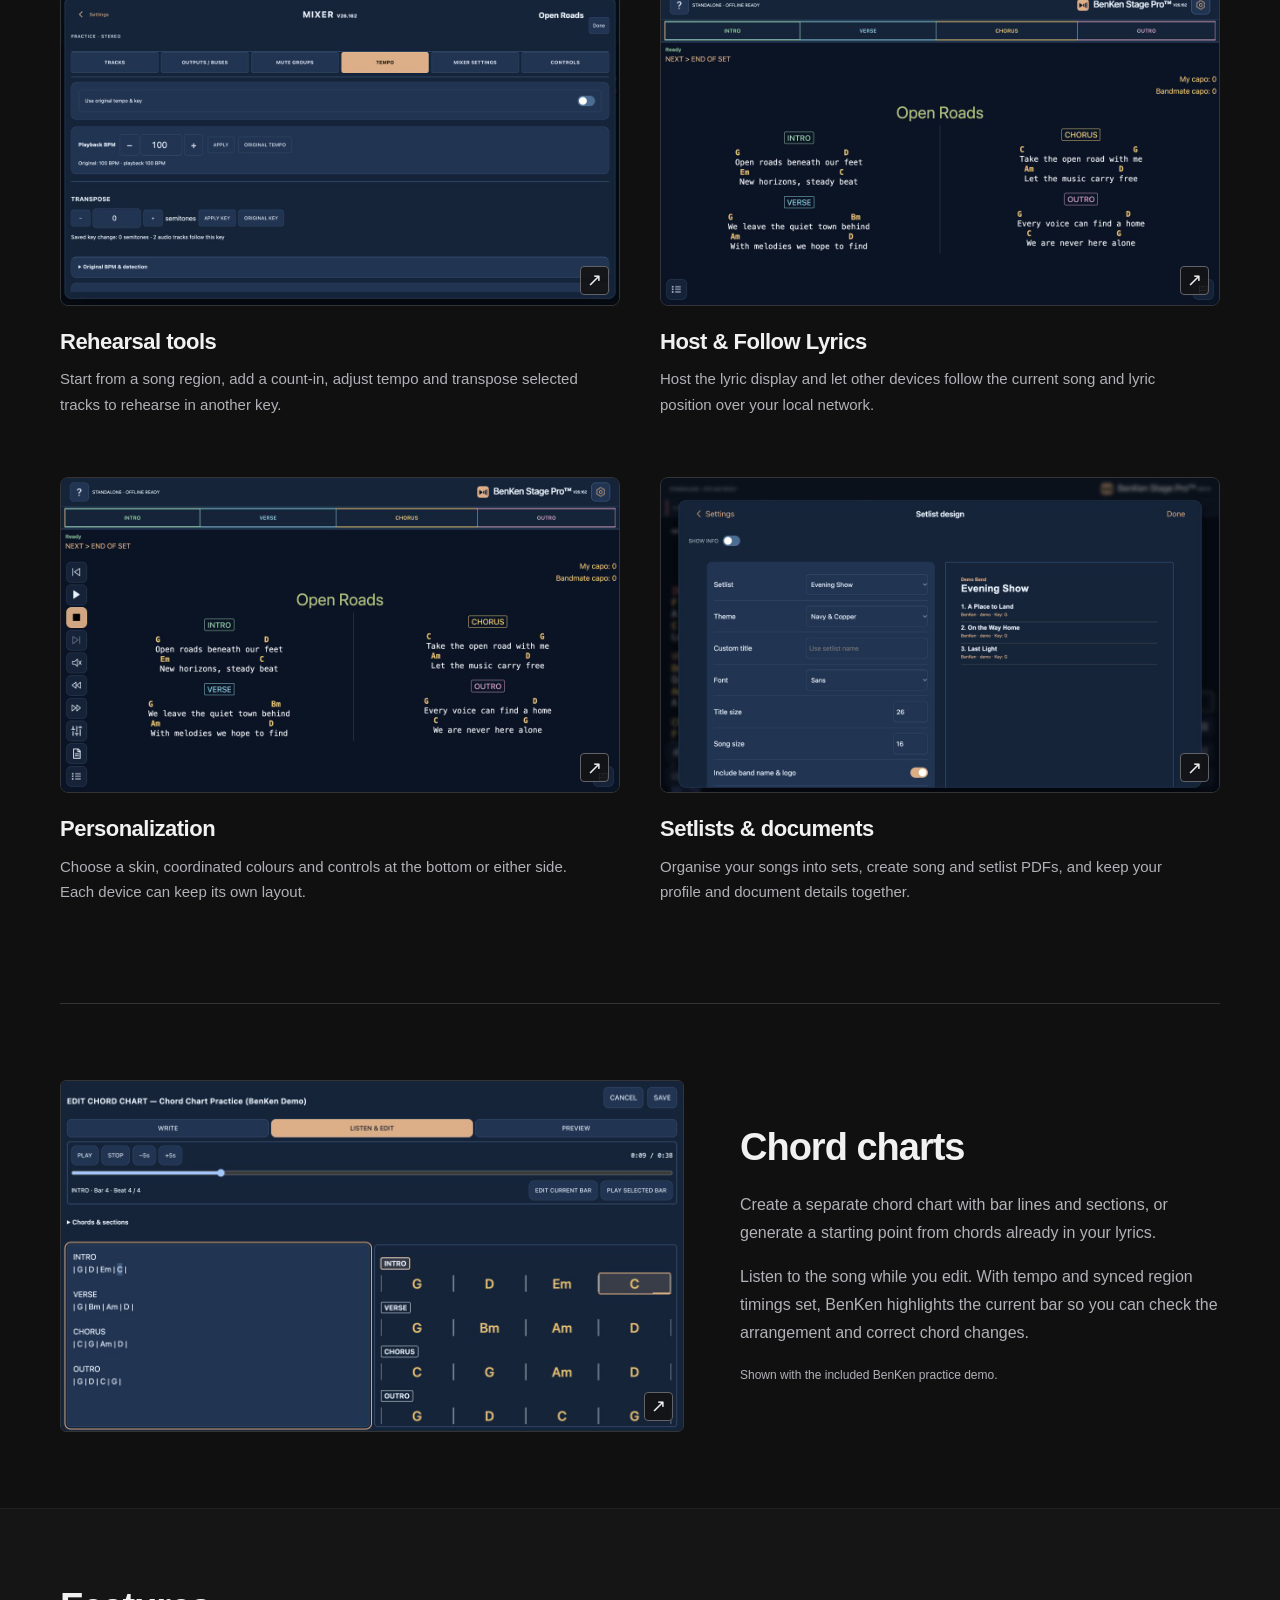
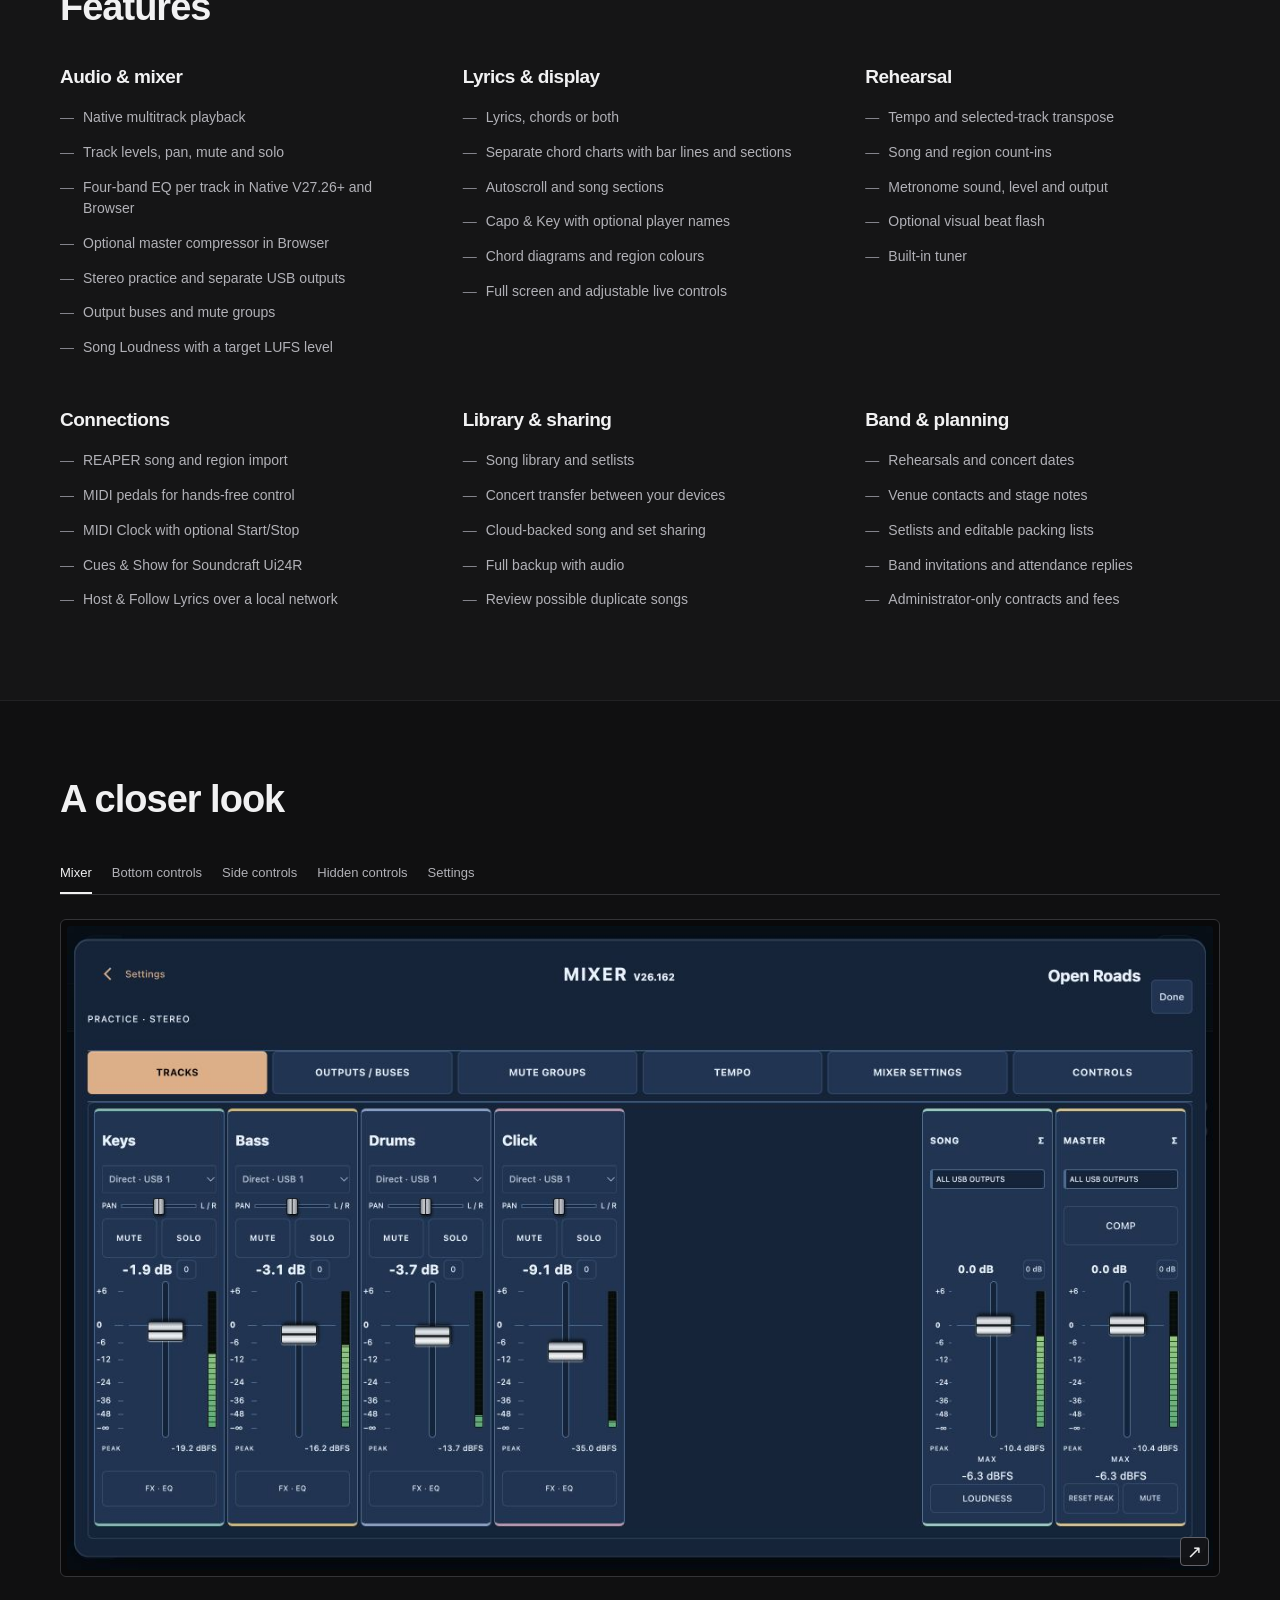
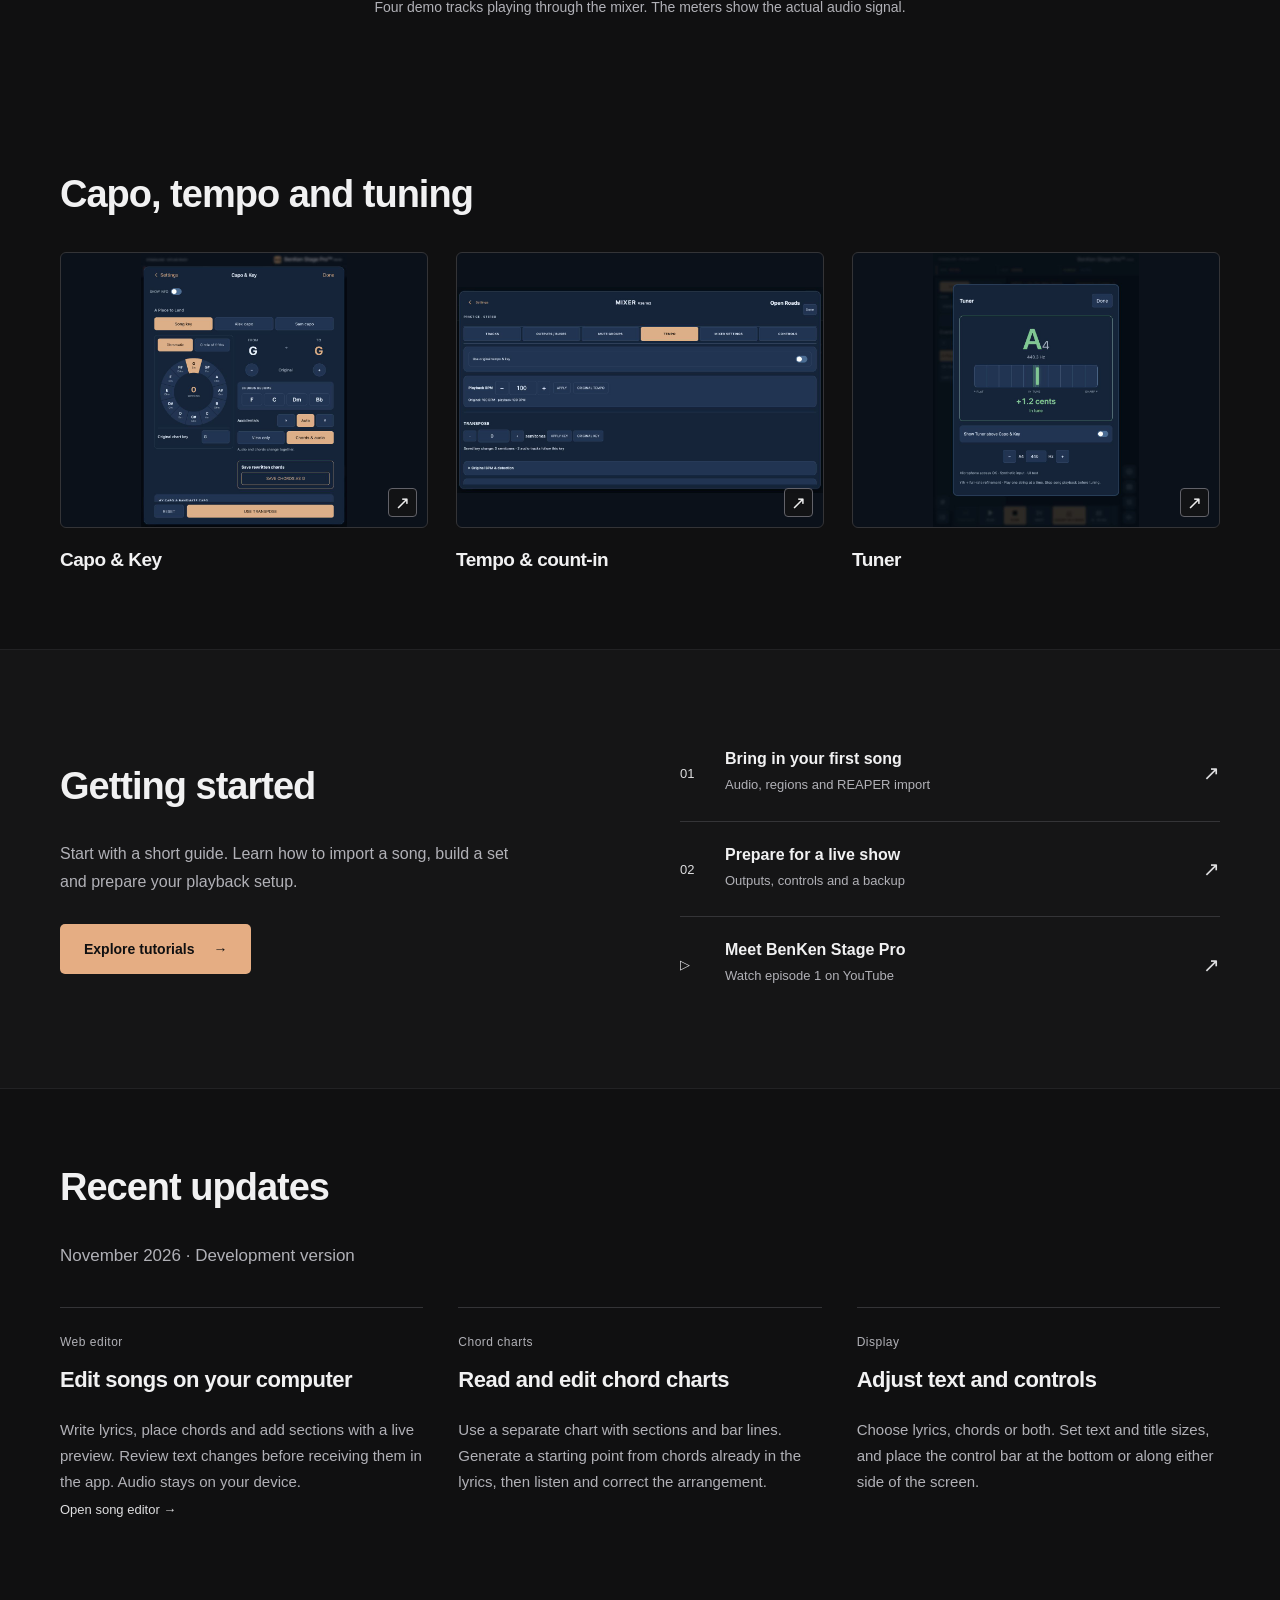
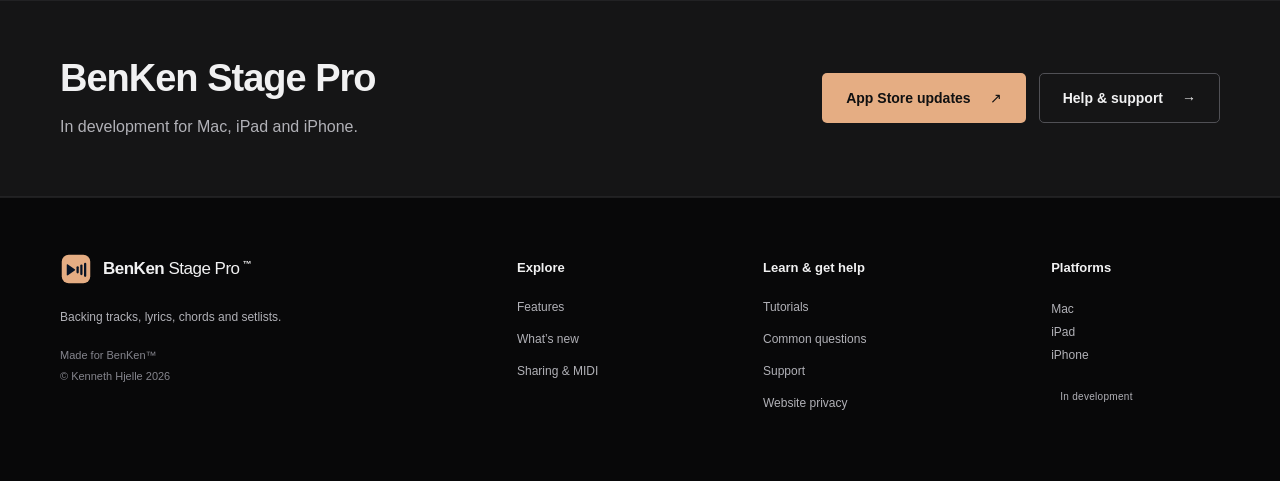
==== commit 009247d5: "Restore varied full-screen images to the six feature cards" ====
--- a/index.html
+++ b/index.html
@@ -1,5 +1,5 @@
-<!doctype html><html lang="en"><head><meta charset="utf-8"><meta name="viewport" content="width=device-width,initial-scale=1"><meta name="theme-color" content="#081426"><meta name="description" content="Backing tracks, lyrics, chords and setlists for Mac, iPad and iPhone. Discover BenKen Stage Pro and learn how to prepare your next show."><meta property="og:title" content="BenKen Stage Pro — One app from practice to stage."><meta property="og:description" content="Backing tracks, lyrics, chords and setlists for Mac, iPad and iPhone. Discover BenKen Stage Pro and learn how to prepare your next show."><title>BenKen Stage Pro — One app from practice to stage.</title><link rel="icon" type="image/svg+xml" href="benken-play-sound.svg"><link rel="stylesheet" href="styles.css?v=20261110-6"><script src="tutorials-data.js?v=20261107-1" defer></script><script src="app.js?v=20261110-5" defer></script></head><body class="product-home"><a class="skip" href="#main">Skip to content</a><header class="site-header"><div class="nav-shell"><a class="brand" href="index.html" aria-label="BenKen Stage Pro home"><img src="benken-play-sound.svg" alt="" width="38" height="38"><span>BenKen <b>Stage Pro</b><sup>™</sup></span></a><button class="menu-toggle" aria-expanded="false" aria-controls="main-nav" aria-label="Open menu"><span></span><span></span></button><nav id="main-nav" aria-label="Main navigation"><a href="index.html" aria-current="page">Overview</a><a href="index.html#features">Features</a><a href="index.html#latest">What’s new</a><a href="tutorials.html">Tutorials</a><a href="help.html">Help</a><button class="nav-cta" data-launch>App Store updates <span aria-hidden="true">↗</span></button><a href="editor.html">Song editor</a></nav></div></header><main id="main"><section class="hero shell"><div class="hero-copy"><span class="status-label"><i></i> In development for Mac, iPad &amp; iPhone</span><h1>One app from practice to stage.</h1><p>Backing tracks, lyrics, chords and setlists. <br>Import your songs, rehearse with your tracks and take the same setup to your next gig.</p><div class="actions"><a class="button primary" href="#features">Explore BenKen <span aria-hidden="true">↓</span></a><a class="button secondary" href="tutorials.html">Get started <span aria-hidden="true">→</span></a></div></div><div class="hero-product"><div class="device-frame"><button class="image-open hero-shot" data-image="home-ipad-portrait.png" data-title="Performance view" aria-label="Enlarge portrait iPad home screen"><img src="home-ipad-portrait.png" alt="BenKen home screen in portrait iPad layout with song sections, lyrics and chords, and capo information hidden" fetchpriority="high"><span class="expand-icon" aria-hidden="true">↗</span></button></div><div class="device-foot"><span>BenKen Stage Pro · iPad portrait</span><span>Click to enlarge</span></div></div></section><div class="platform-strip"><div class="shell"><span>Mac · iPad · iPhone</span><i></i><span>Native audio</span><i></i><span>REAPER import</span><i></i><span>Offline playback with downloaded audio</span></div></div>
-<section class="section shell" id="features"><div class="section-heading center"><h2>This is what you need.</h2></div><div class="feature-grid"><article class="feature-card"><div class="card-copy"><h3>Multitrack &amp; routing</h3><p>Balance backing tracks, click and cues. Shape each track with four-band EQ, then route through buses to stereo or separate USB outputs. Native track EQ requires V27.26 or newer; master compression is available in Browser.</p></div></article><article class="feature-card"><div class="card-copy"><h3>Lyrics &amp; chords</h3><p>Choose lyrics, chords or both, follow autoscroll and keep the current section and the next one in view.</p></div></article><article class="feature-card"><div class="card-copy"><h3>Rehearsal tools</h3><p>Start from a song region, add a count-in, adjust tempo and transpose selected tracks to rehearse in another key.</p></div></article><article class="feature-card"><div class="card-copy"><h3>Host &amp; Follow Lyrics</h3><p>Host the lyric display and let other devices follow the current song and lyric position over your local network.</p></div></article><article class="feature-card"><div class="card-copy"><h3>Personalization</h3><p>Choose a skin, coordinated colours and controls at the bottom or either side. Each device can keep its own layout.</p></div></article><article class="feature-card"><div class="card-copy"><h3>Setlists &amp; documents</h3><p>Organise your songs into sets, create song and setlist PDFs, and keep your profile and document details together.</p></div></article></div></section>
+<!doctype html><html lang="en"><head><meta charset="utf-8"><meta name="viewport" content="width=device-width,initial-scale=1"><meta name="theme-color" content="#081426"><meta name="description" content="Backing tracks, lyrics, chords and setlists for Mac, iPad and iPhone. Discover BenKen Stage Pro and learn how to prepare your next show."><meta property="og:title" content="BenKen Stage Pro — One app from practice to stage."><meta property="og:description" content="Backing tracks, lyrics, chords and setlists for Mac, iPad and iPhone. Discover BenKen Stage Pro and learn how to prepare your next show."><title>BenKen Stage Pro — One app from practice to stage.</title><link rel="icon" type="image/svg+xml" href="benken-play-sound.svg"><link rel="stylesheet" href="styles.css?v=20261110-7"><script src="tutorials-data.js?v=20261107-1" defer></script><script src="app.js?v=20261110-5" defer></script></head><body class="product-home"><a class="skip" href="#main">Skip to content</a><header class="site-header"><div class="nav-shell"><a class="brand" href="index.html" aria-label="BenKen Stage Pro home"><img src="benken-play-sound.svg" alt="" width="38" height="38"><span>BenKen <b>Stage Pro</b><sup>™</sup></span></a><button class="menu-toggle" aria-expanded="false" aria-controls="main-nav" aria-label="Open menu"><span></span><span></span></button><nav id="main-nav" aria-label="Main navigation"><a href="index.html" aria-current="page">Overview</a><a href="index.html#features">Features</a><a href="index.html#latest">What’s new</a><a href="tutorials.html">Tutorials</a><a href="help.html">Help</a><button class="nav-cta" data-launch>App Store updates <span aria-hidden="true">↗</span></button><a href="editor.html">Song editor</a></nav></div></header><main id="main"><section class="hero shell"><div class="hero-copy"><span class="status-label"><i></i> In development for Mac, iPad &amp; iPhone</span><h1>One app from practice to stage.</h1><p>Backing tracks, lyrics, chords and setlists. <br>Import your songs, rehearse with your tracks and take the same setup to your next gig.</p><div class="actions"><a class="button primary" href="#features">Explore BenKen <span aria-hidden="true">↓</span></a><a class="button secondary" href="tutorials.html">Get started <span aria-hidden="true">→</span></a></div></div><div class="hero-product"><div class="device-frame"><button class="image-open hero-shot" data-image="home-ipad-portrait.png" data-title="Performance view" aria-label="Enlarge portrait iPad home screen"><img src="home-ipad-portrait.png" alt="BenKen home screen in portrait iPad layout with song sections, lyrics and chords, and capo information hidden" fetchpriority="high"><span class="expand-icon" aria-hidden="true">↗</span></button></div><div class="device-foot"><span>BenKen Stage Pro · iPad portrait</span><span>Click to enlarge</span></div></div></section><div class="platform-strip"><div class="shell"><span>Mac · iPad · iPhone</span><i></i><span>Native audio</span><i></i><span>REAPER import</span><i></i><span>Offline playback with downloaded audio</span></div></div>
+<section class="section shell" id="features"><div class="section-heading center"><h2>This is what you need.</h2></div><div class="feature-grid"><article class="feature-card"><button class="image-open" data-image="mixer-session.png" data-title="Multitrack mixer" aria-label="Enlarge Multitrack mixer screenshot"><img src="mixer-session.png" alt="Complete mixer with four demo tracks and active signal meters" loading="lazy"><span class="expand-icon" aria-hidden="true">↗</span></button><div class="card-copy"><h3>Multitrack &amp; routing</h3><p>Balance backing tracks, click and cues. Shape each track with four-band EQ, then route through buses to stereo or separate USB outputs. Native track EQ requires V27.26 or newer; master compression is available in Browser.</p></div></article><article class="feature-card"><button class="image-open" data-image="chord-chart-demo.png" data-title="Lyrics & chords" aria-label="Enlarge Lyrics & chords screenshot"><img src="chord-chart-demo.png" alt="BenKen chord chart editor with sections and bar lines" loading="lazy"><span class="expand-icon" aria-hidden="true">↗</span></button><div class="card-copy"><h3>Lyrics &amp; chords</h3><p>Choose lyrics, chords or both, follow autoscroll and keep the current section and the next one in view.</p></div></article><article class="feature-card"><button class="image-open" data-image="tempo-session.png" data-title="Rehearsal tools" aria-label="Enlarge Rehearsal tools screenshot"><img src="tempo-session.png" alt="Complete BenKen tempo and transpose screen" loading="lazy"><span class="expand-icon" aria-hidden="true">↗</span></button><div class="card-copy"><h3>Rehearsal tools</h3><p>Start from a song region, add a count-in, adjust tempo and transpose selected tracks to rehearse in another key.</p></div></article><article class="feature-card"><button class="image-open" data-image="performance-clean.png" data-title="Lyrics display" aria-label="Enlarge Lyrics display screenshot"><img src="performance-clean.png" alt="Complete reading view with lyrics and chords and the control bar hidden" loading="lazy"><span class="expand-icon" aria-hidden="true">↗</span></button><div class="card-copy"><h3>Host &amp; Follow Lyrics</h3><p>Host the lyric display and let other devices follow the current song and lyric position over your local network.</p></div></article><article class="feature-card"><button class="image-open" data-image="performance-side.png" data-title="Personalization" aria-label="Enlarge Personalization screenshot"><img src="performance-side.png" alt="Complete BenKen screen with compact side controls" loading="lazy"><span class="expand-icon" aria-hidden="true">↗</span></button><div class="card-copy"><h3>Personalization</h3><p>Choose a skin, coordinated colours and controls at the bottom or either side. Each device can keep its own layout.</p></div></article><article class="feature-card"><button class="image-open" data-image="setlist-design-dark.png" data-title="Setlists & documents" aria-label="Enlarge Setlists & documents screenshot"><img src="setlist-design-dark.png" alt="BenKen setlist design screen with an Evening Show preview" loading="lazy"><span class="expand-icon" aria-hidden="true">↗</span></button><div class="card-copy"><h3>Setlists &amp; documents</h3><p>Organise your songs into sets, create song and setlist PDFs, and keep your profile and document details together.</p></div></article></div></section>
 <section class="section shell chart-feature" id="chord-charts"><button class="image-open" data-image="chord-chart-demo.png" data-title="Chord chart — Listen &amp; edit" aria-label="Enlarge chord chart demo"><img src="chord-chart-demo.png" alt="BenKen chord chart editor with Intro, Verse, Chorus and Outro, bar lines and the current bar highlighted" loading="lazy"><span class="expand-icon" aria-hidden="true">↗</span></button><div><h2>Chord charts</h2><p>Create a separate chord chart with bar lines and sections, or generate a starting point from chords already in your lyrics.</p><p>Listen to the song while you edit. With tempo and synced region timings set, BenKen highlights the current bar so you can check the arrangement and correct chord changes.</p><p class="screen-caption">Shown with the included BenKen practice demo.</p></div></section>
 <section class="section section-tint" id="in-depth"><div class="shell"><div class="section-heading center"><h2>Features</h2></div><div class="feature-directory"><article><h3>Audio &amp; mixer</h3><ul><li>Native multitrack playback</li><li>Track levels, pan, mute and solo</li><li>Four-band EQ per track in Native V27.26+ and Browser</li><li>Optional master compressor in Browser</li><li>Stereo practice and separate USB outputs</li><li>Output buses and mute groups</li><li>Song Loudness with a target LUFS level</li></ul></article><article><h3>Lyrics &amp; display</h3><ul><li>Lyrics, chords or both</li><li>Separate chord charts with bar lines and sections</li><li>Autoscroll and song sections</li><li>Capo & Key with optional player names</li><li>Chord diagrams and region colours</li><li>Full screen and adjustable live controls</li></ul></article><article><h3>Rehearsal</h3><ul><li>Tempo and selected-track transpose</li><li>Song and region count-ins</li><li>Metronome sound, level and output</li><li>Optional visual beat flash</li><li>Built-in tuner</li></ul></article><article><h3>Connections</h3><ul><li>REAPER song and region import</li><li>MIDI pedals for hands-free control</li><li>MIDI Clock with optional Start/Stop</li><li>Cues & Show for Soundcraft Ui24R</li><li>Host & Follow Lyrics over a local network</li></ul></article><article><h3>Library &amp; sharing</h3><ul><li>Song library and setlists</li><li>Concert transfer between your devices</li><li>Cloud-backed song and set sharing</li><li>Full backup with audio</li><li>Review possible duplicate songs</li></ul></article><article><h3>Band &amp; planning</h3><ul><li>Rehearsals and concert dates</li><li>Venue contacts and stage notes</li><li>Setlists and editable packing lists</li><li>Band invitations and attendance replies</li><li>Administrator-only contracts and fees</li></ul></article></div></div></section>
 <section class="section shell" id="workspace"><div class="section-heading"><h2>A closer look</h2><div class="view-tabs" role="tablist" aria-label="Explore app views"><button role="tab" id="tab-mixer" aria-selected="true" aria-controls="screen-panel" data-view="mixer">Mixer</button><button role="tab" id="tab-stage" aria-selected="false" aria-controls="screen-panel" tabindex="-1" data-view="stage">Bottom controls</button><button role="tab" id="tab-side" aria-selected="false" aria-controls="screen-panel" tabindex="-1" data-view="side">Side controls</button><button role="tab" id="tab-clean" aria-selected="false" aria-controls="screen-panel" tabindex="-1" data-view="clean">Hidden controls</button><button role="tab" id="tab-settings" aria-selected="false" aria-controls="screen-panel" tabindex="-1" data-view="settings">Settings</button></div></div><div id="screen-panel" role="tabpanel" aria-labelledby="tab-mixer"><button class="image-open wide-screen" id="product-enlarge" data-image="mixer-session.png" data-title="Mixer · Demo session" aria-label="Enlarge selected app view"><img id="product-screen" src="mixer-session.png" alt="The complete BenKen mixer playing a four-track demo, with active signal meters and no controls covering the faders" loading="lazy"><span class="expand-icon" aria-hidden="true">↗</span></button><p id="screen-caption" class="screen-caption">Four demo tracks playing through the mixer. The meters show the actual audio signal.</p></div></section>
--- a/styles.css
+++ b/styles.css
@@ -52,3 +52,8 @@
 /* Portrait iPad home screen in the hero, with the entire app visible. */
 .product-home .hero-product{width:100%;max-width:430px;justify-self:center}
 .product-home .hero-shot img{aspect-ratio:3/4;object-fit:contain}
+
+/* Feature cards show different full app screens, without cropping. */
+.product-home .feature-grid{row-gap:38px}
+.product-home .feature-card .image-open{background:#0a111c;border:1px solid var(--line);border-radius:8px}
+.product-home .feature-card .image-open img{aspect-ratio:16/9;object-fit:contain;object-position:center}
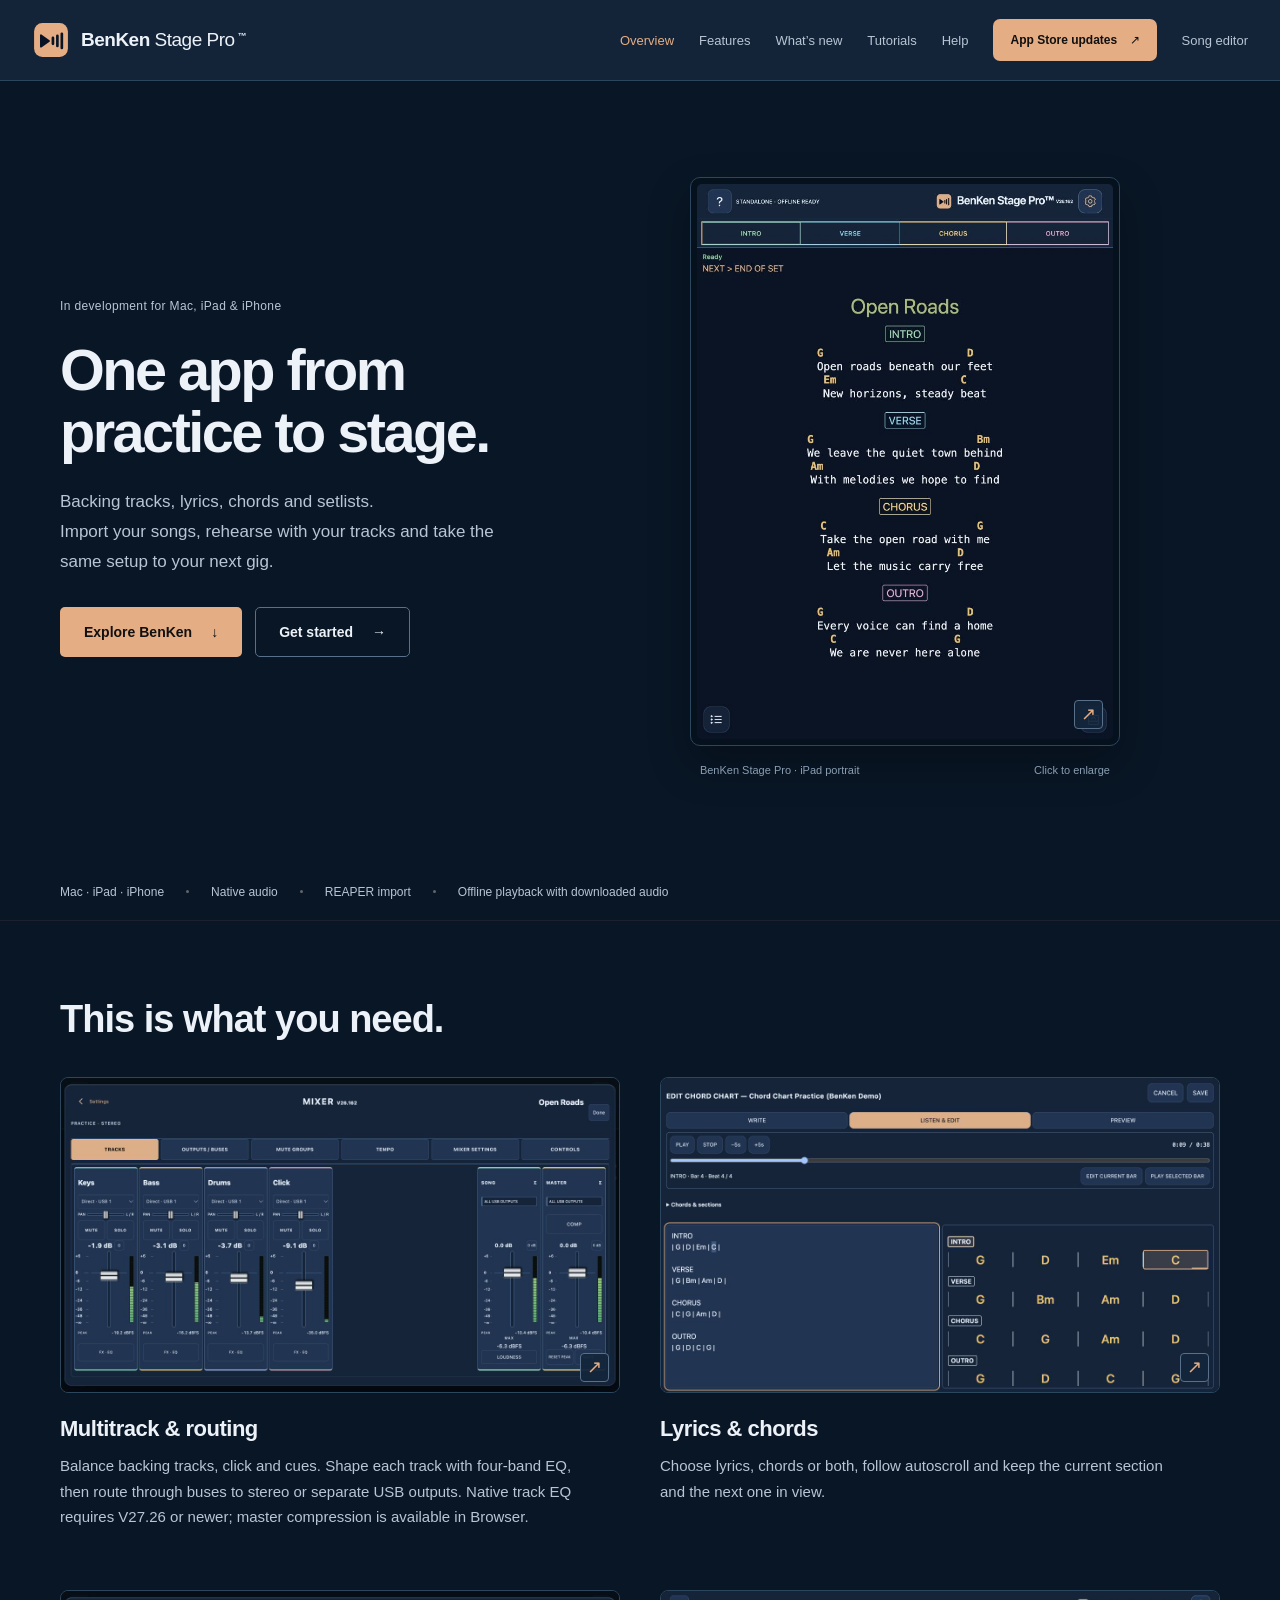
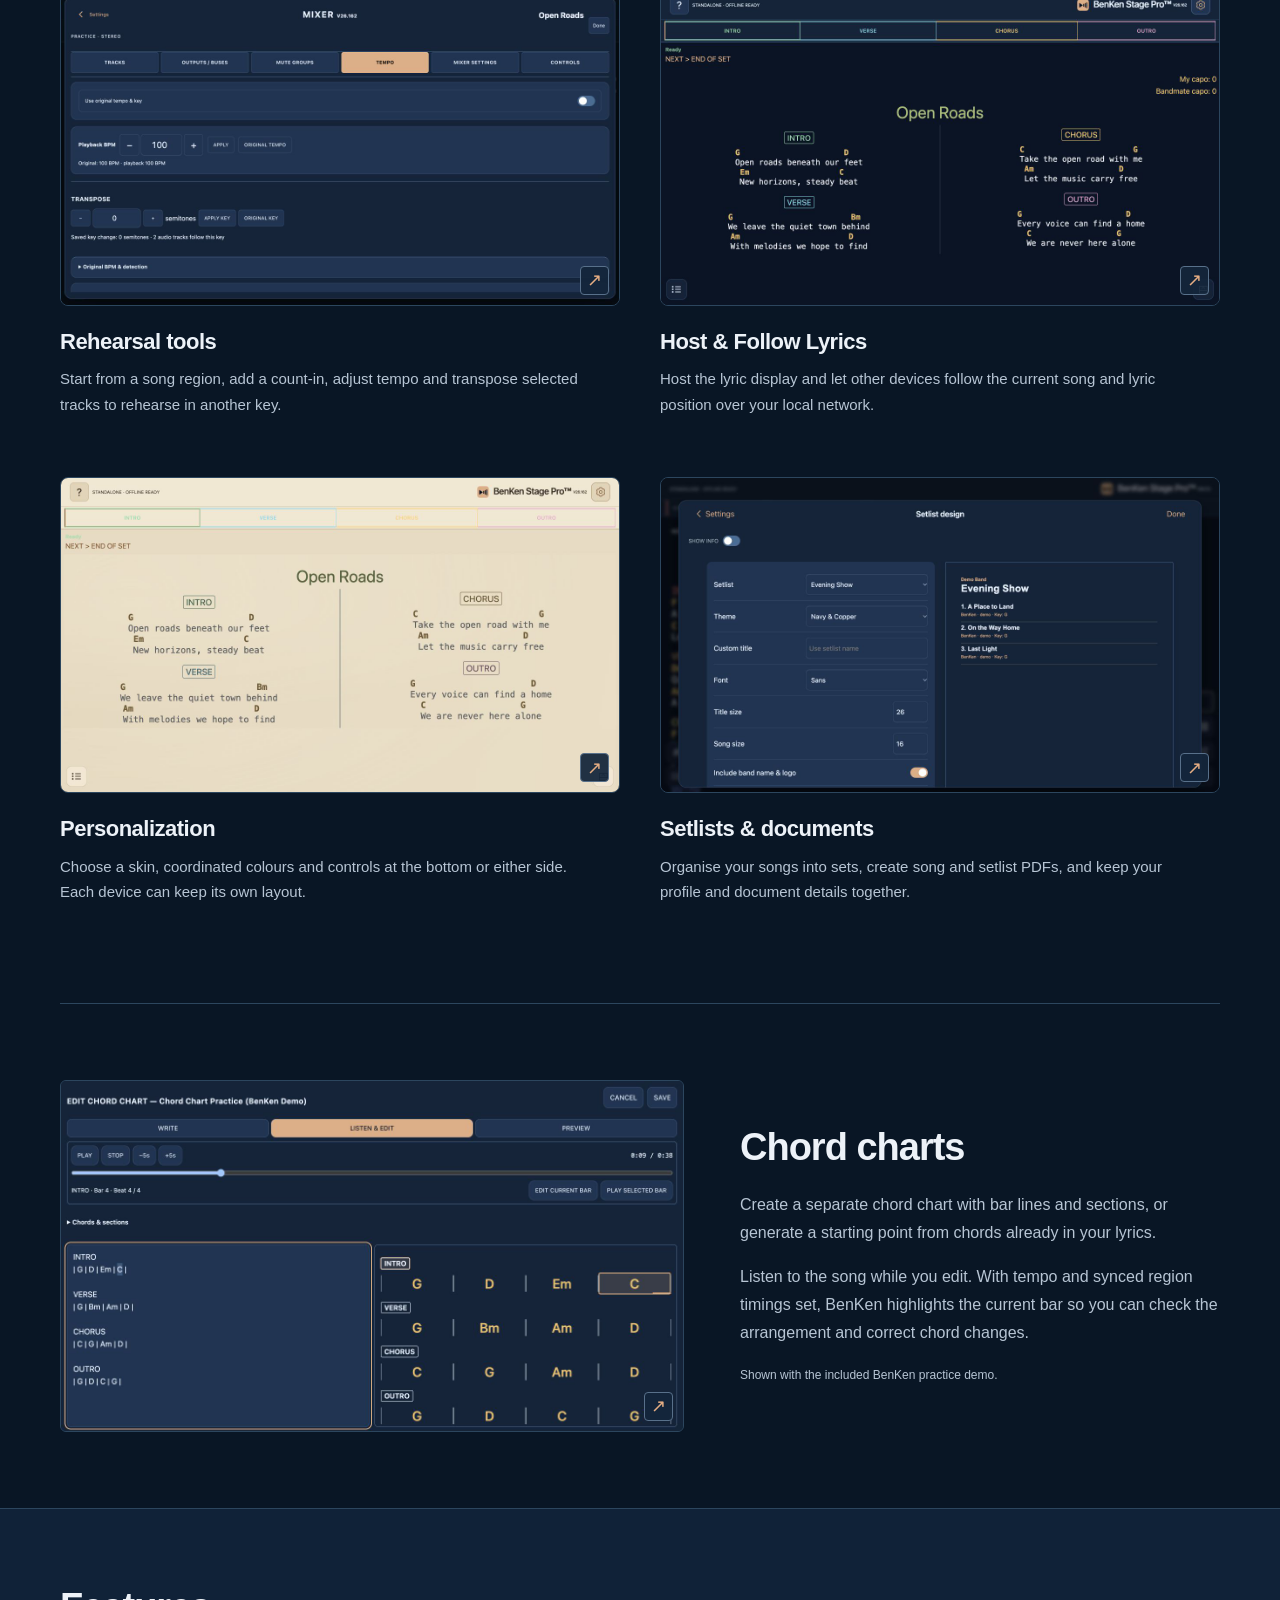
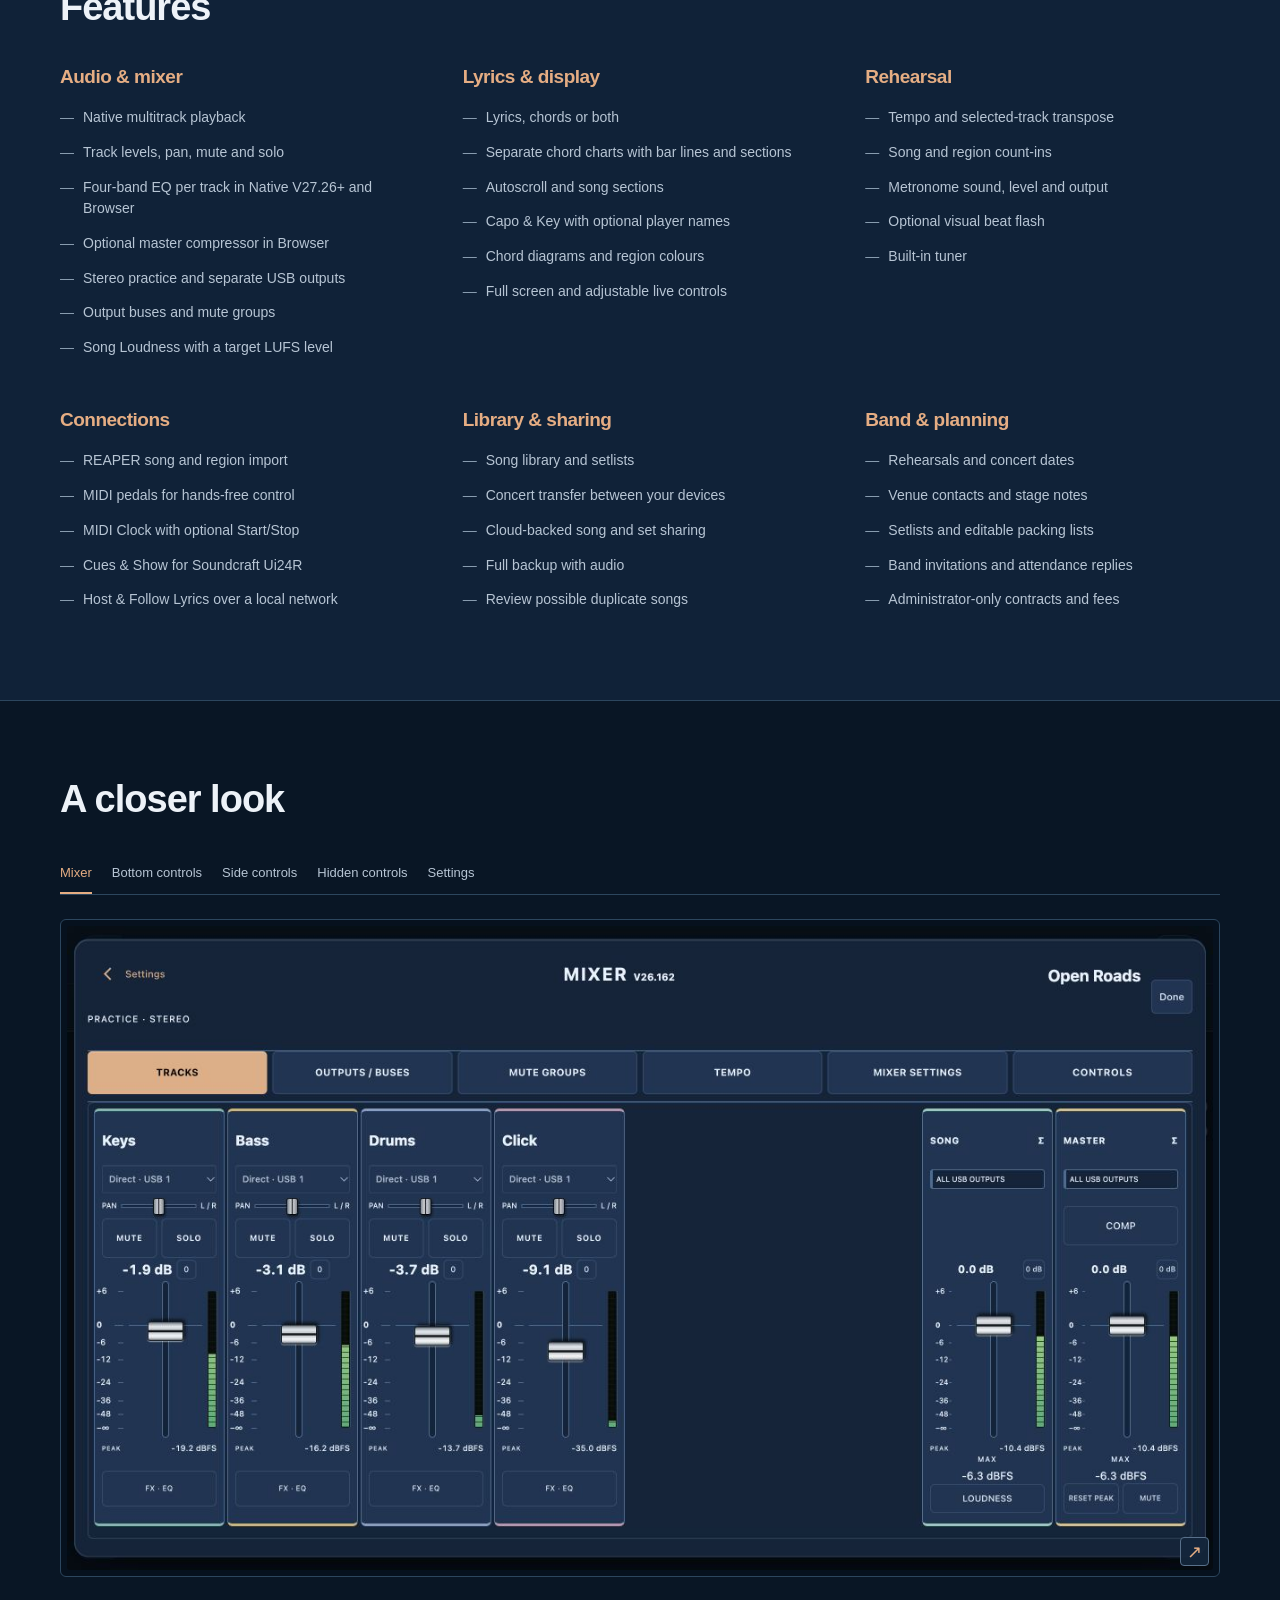
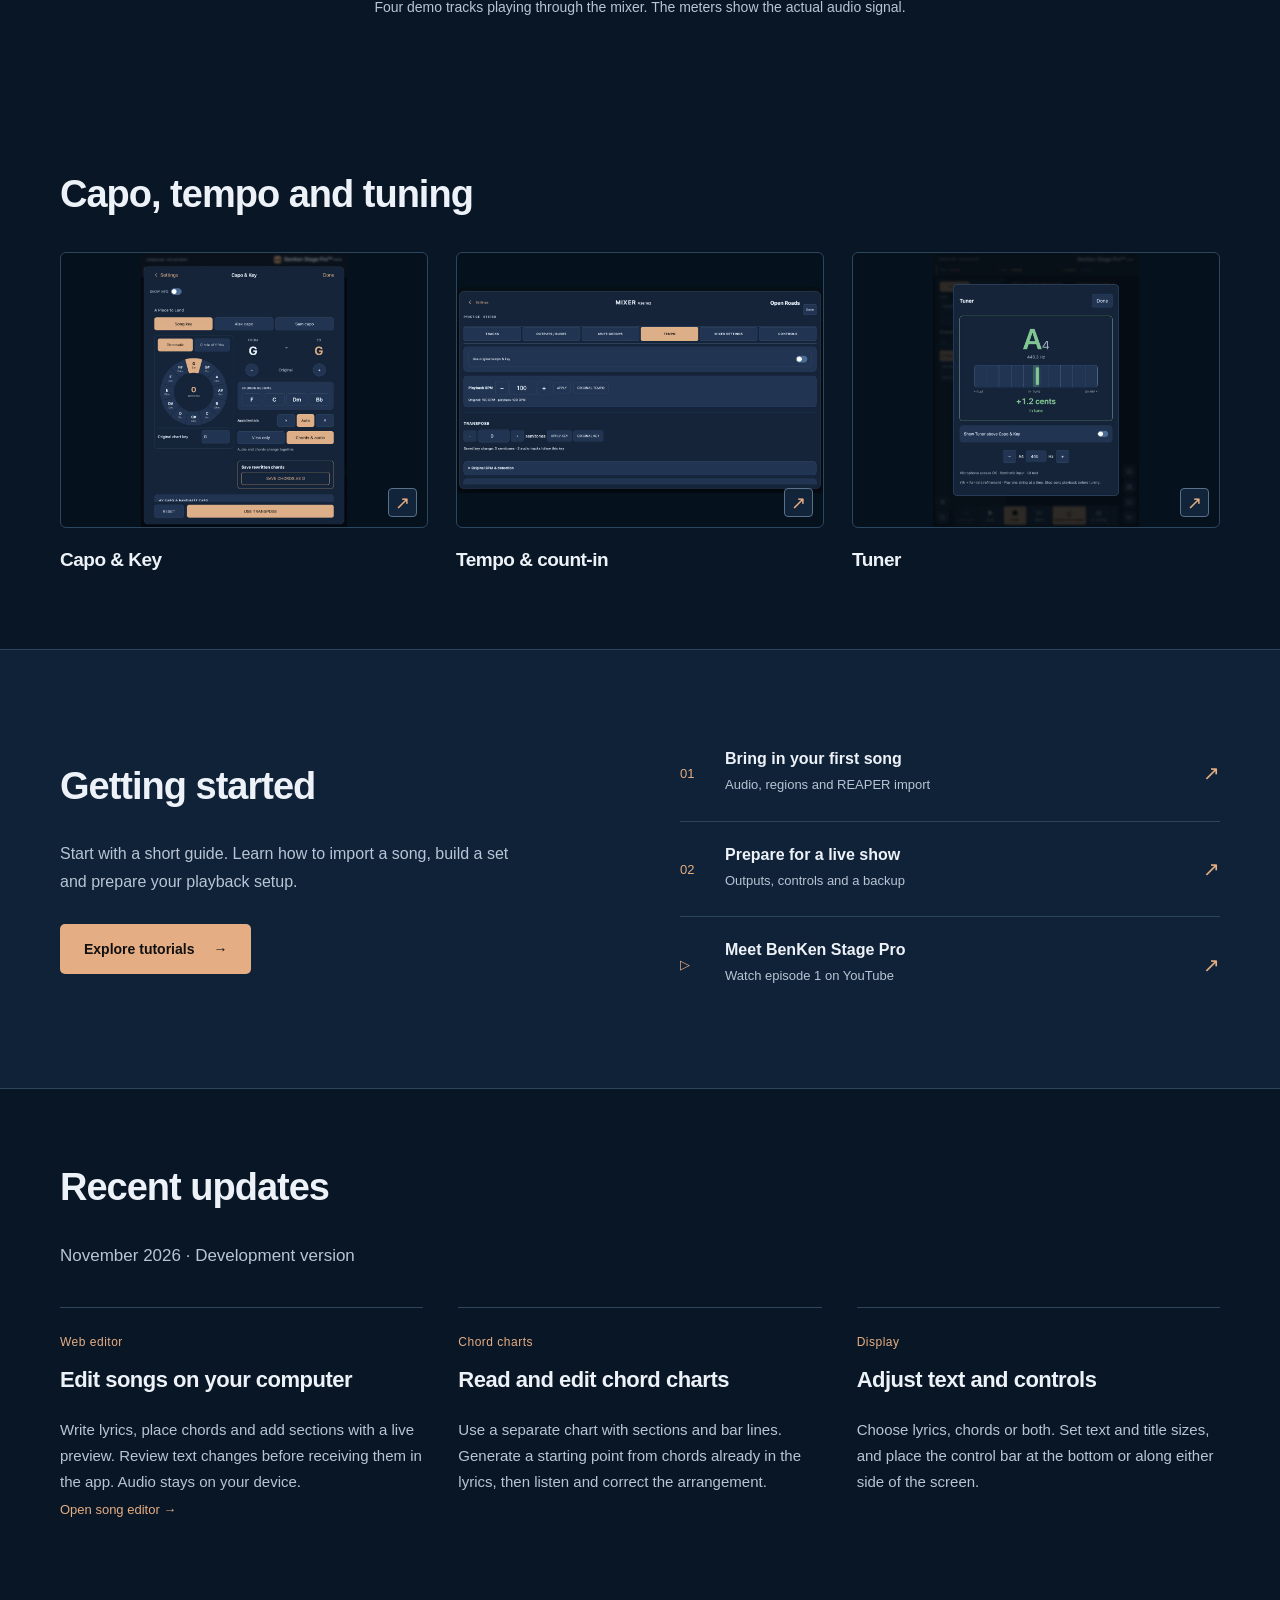
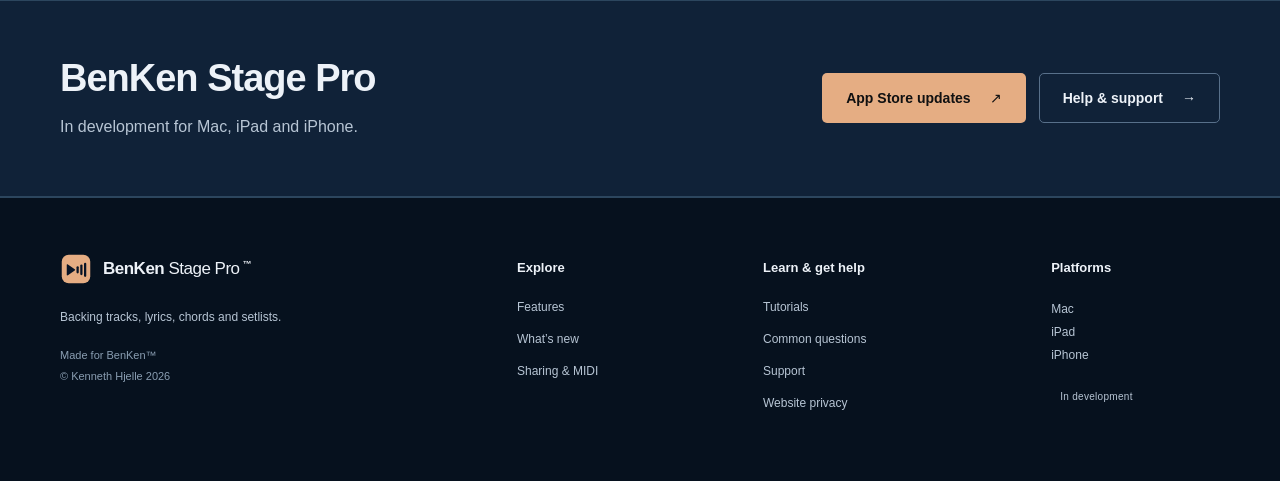
==== commit 117f1a4b: "Use restrained app navy and copper colours and show Warm Paper personalization" ====
--- a/index.html
+++ b/index.html
@@ -1,5 +1,5 @@
-<!doctype html><html lang="en"><head><meta charset="utf-8"><meta name="viewport" content="width=device-width,initial-scale=1"><meta name="theme-color" content="#081426"><meta name="description" content="Backing tracks, lyrics, chords and setlists for Mac, iPad and iPhone. Discover BenKen Stage Pro and learn how to prepare your next show."><meta property="og:title" content="BenKen Stage Pro — One app from practice to stage."><meta property="og:description" content="Backing tracks, lyrics, chords and setlists for Mac, iPad and iPhone. Discover BenKen Stage Pro and learn how to prepare your next show."><title>BenKen Stage Pro — One app from practice to stage.</title><link rel="icon" type="image/svg+xml" href="benken-play-sound.svg"><link rel="stylesheet" href="styles.css?v=20261110-7"><script src="tutorials-data.js?v=20261107-1" defer></script><script src="app.js?v=20261110-5" defer></script></head><body class="product-home"><a class="skip" href="#main">Skip to content</a><header class="site-header"><div class="nav-shell"><a class="brand" href="index.html" aria-label="BenKen Stage Pro home"><img src="benken-play-sound.svg" alt="" width="38" height="38"><span>BenKen <b>Stage Pro</b><sup>™</sup></span></a><button class="menu-toggle" aria-expanded="false" aria-controls="main-nav" aria-label="Open menu"><span></span><span></span></button><nav id="main-nav" aria-label="Main navigation"><a href="index.html" aria-current="page">Overview</a><a href="index.html#features">Features</a><a href="index.html#latest">What’s new</a><a href="tutorials.html">Tutorials</a><a href="help.html">Help</a><button class="nav-cta" data-launch>App Store updates <span aria-hidden="true">↗</span></button><a href="editor.html">Song editor</a></nav></div></header><main id="main"><section class="hero shell"><div class="hero-copy"><span class="status-label"><i></i> In development for Mac, iPad &amp; iPhone</span><h1>One app from practice to stage.</h1><p>Backing tracks, lyrics, chords and setlists. <br>Import your songs, rehearse with your tracks and take the same setup to your next gig.</p><div class="actions"><a class="button primary" href="#features">Explore BenKen <span aria-hidden="true">↓</span></a><a class="button secondary" href="tutorials.html">Get started <span aria-hidden="true">→</span></a></div></div><div class="hero-product"><div class="device-frame"><button class="image-open hero-shot" data-image="home-ipad-portrait.png" data-title="Performance view" aria-label="Enlarge portrait iPad home screen"><img src="home-ipad-portrait.png" alt="BenKen home screen in portrait iPad layout with song sections, lyrics and chords, and capo information hidden" fetchpriority="high"><span class="expand-icon" aria-hidden="true">↗</span></button></div><div class="device-foot"><span>BenKen Stage Pro · iPad portrait</span><span>Click to enlarge</span></div></div></section><div class="platform-strip"><div class="shell"><span>Mac · iPad · iPhone</span><i></i><span>Native audio</span><i></i><span>REAPER import</span><i></i><span>Offline playback with downloaded audio</span></div></div>
-<section class="section shell" id="features"><div class="section-heading center"><h2>This is what you need.</h2></div><div class="feature-grid"><article class="feature-card"><button class="image-open" data-image="mixer-session.png" data-title="Multitrack mixer" aria-label="Enlarge Multitrack mixer screenshot"><img src="mixer-session.png" alt="Complete mixer with four demo tracks and active signal meters" loading="lazy"><span class="expand-icon" aria-hidden="true">↗</span></button><div class="card-copy"><h3>Multitrack &amp; routing</h3><p>Balance backing tracks, click and cues. Shape each track with four-band EQ, then route through buses to stereo or separate USB outputs. Native track EQ requires V27.26 or newer; master compression is available in Browser.</p></div></article><article class="feature-card"><button class="image-open" data-image="chord-chart-demo.png" data-title="Lyrics & chords" aria-label="Enlarge Lyrics & chords screenshot"><img src="chord-chart-demo.png" alt="BenKen chord chart editor with sections and bar lines" loading="lazy"><span class="expand-icon" aria-hidden="true">↗</span></button><div class="card-copy"><h3>Lyrics &amp; chords</h3><p>Choose lyrics, chords or both, follow autoscroll and keep the current section and the next one in view.</p></div></article><article class="feature-card"><button class="image-open" data-image="tempo-session.png" data-title="Rehearsal tools" aria-label="Enlarge Rehearsal tools screenshot"><img src="tempo-session.png" alt="Complete BenKen tempo and transpose screen" loading="lazy"><span class="expand-icon" aria-hidden="true">↗</span></button><div class="card-copy"><h3>Rehearsal tools</h3><p>Start from a song region, add a count-in, adjust tempo and transpose selected tracks to rehearse in another key.</p></div></article><article class="feature-card"><button class="image-open" data-image="performance-clean.png" data-title="Lyrics display" aria-label="Enlarge Lyrics display screenshot"><img src="performance-clean.png" alt="Complete reading view with lyrics and chords and the control bar hidden" loading="lazy"><span class="expand-icon" aria-hidden="true">↗</span></button><div class="card-copy"><h3>Host &amp; Follow Lyrics</h3><p>Host the lyric display and let other devices follow the current song and lyric position over your local network.</p></div></article><article class="feature-card"><button class="image-open" data-image="performance-side.png" data-title="Personalization" aria-label="Enlarge Personalization screenshot"><img src="performance-side.png" alt="Complete BenKen screen with compact side controls" loading="lazy"><span class="expand-icon" aria-hidden="true">↗</span></button><div class="card-copy"><h3>Personalization</h3><p>Choose a skin, coordinated colours and controls at the bottom or either side. Each device can keep its own layout.</p></div></article><article class="feature-card"><button class="image-open" data-image="setlist-design-dark.png" data-title="Setlists & documents" aria-label="Enlarge Setlists & documents screenshot"><img src="setlist-design-dark.png" alt="BenKen setlist design screen with an Evening Show preview" loading="lazy"><span class="expand-icon" aria-hidden="true">↗</span></button><div class="card-copy"><h3>Setlists &amp; documents</h3><p>Organise your songs into sets, create song and setlist PDFs, and keep your profile and document details together.</p></div></article></div></section>
+<!doctype html><html lang="en"><head><meta charset="utf-8"><meta name="viewport" content="width=device-width,initial-scale=1"><meta name="theme-color" content="#081426"><meta name="description" content="Backing tracks, lyrics, chords and setlists for Mac, iPad and iPhone. Discover BenKen Stage Pro and learn how to prepare your next show."><meta property="og:title" content="BenKen Stage Pro — One app from practice to stage."><meta property="og:description" content="Backing tracks, lyrics, chords and setlists for Mac, iPad and iPhone. Discover BenKen Stage Pro and learn how to prepare your next show."><title>BenKen Stage Pro — One app from practice to stage.</title><link rel="icon" type="image/svg+xml" href="benken-play-sound.svg"><link rel="stylesheet" href="styles.css?v=20261110-8"><script src="tutorials-data.js?v=20261107-1" defer></script><script src="app.js?v=20261110-5" defer></script></head><body class="product-home"><a class="skip" href="#main">Skip to content</a><header class="site-header"><div class="nav-shell"><a class="brand" href="index.html" aria-label="BenKen Stage Pro home"><img src="benken-play-sound.svg" alt="" width="38" height="38"><span>BenKen <b>Stage Pro</b><sup>™</sup></span></a><button class="menu-toggle" aria-expanded="false" aria-controls="main-nav" aria-label="Open menu"><span></span><span></span></button><nav id="main-nav" aria-label="Main navigation"><a href="index.html" aria-current="page">Overview</a><a href="index.html#features">Features</a><a href="index.html#latest">What’s new</a><a href="tutorials.html">Tutorials</a><a href="help.html">Help</a><button class="nav-cta" data-launch>App Store updates <span aria-hidden="true">↗</span></button><a href="editor.html">Song editor</a></nav></div></header><main id="main"><section class="hero shell"><div class="hero-copy"><span class="status-label"><i></i> In development for Mac, iPad &amp; iPhone</span><h1>One app from practice to stage.</h1><p>Backing tracks, lyrics, chords and setlists. <br>Import your songs, rehearse with your tracks and take the same setup to your next gig.</p><div class="actions"><a class="button primary" href="#features">Explore BenKen <span aria-hidden="true">↓</span></a><a class="button secondary" href="tutorials.html">Get started <span aria-hidden="true">→</span></a></div></div><div class="hero-product"><div class="device-frame"><button class="image-open hero-shot" data-image="home-ipad-portrait.png" data-title="Performance view" aria-label="Enlarge portrait iPad home screen"><img src="home-ipad-portrait.png" alt="BenKen home screen in portrait iPad layout with song sections, lyrics and chords, and capo information hidden" fetchpriority="high"><span class="expand-icon" aria-hidden="true">↗</span></button></div><div class="device-foot"><span>BenKen Stage Pro · iPad portrait</span><span>Click to enlarge</span></div></div></section><div class="platform-strip"><div class="shell"><span>Mac · iPad · iPhone</span><i></i><span>Native audio</span><i></i><span>REAPER import</span><i></i><span>Offline playback with downloaded audio</span></div></div>
+<section class="section shell" id="features"><div class="section-heading center"><h2>This is what you need.</h2></div><div class="feature-grid"><article class="feature-card"><button class="image-open" data-image="mixer-session.png" data-title="Multitrack mixer" aria-label="Enlarge Multitrack mixer screenshot"><img src="mixer-session.png" alt="Complete mixer with four demo tracks and active signal meters" loading="lazy"><span class="expand-icon" aria-hidden="true">↗</span></button><div class="card-copy"><h3>Multitrack &amp; routing</h3><p>Balance backing tracks, click and cues. Shape each track with four-band EQ, then route through buses to stereo or separate USB outputs. Native track EQ requires V27.26 or newer; master compression is available in Browser.</p></div></article><article class="feature-card"><button class="image-open" data-image="chord-chart-demo.png" data-title="Lyrics & chords" aria-label="Enlarge Lyrics & chords screenshot"><img src="chord-chart-demo.png" alt="BenKen chord chart editor with sections and bar lines" loading="lazy"><span class="expand-icon" aria-hidden="true">↗</span></button><div class="card-copy"><h3>Lyrics &amp; chords</h3><p>Choose lyrics, chords or both, follow autoscroll and keep the current section and the next one in view.</p></div></article><article class="feature-card"><button class="image-open" data-image="tempo-session.png" data-title="Rehearsal tools" aria-label="Enlarge Rehearsal tools screenshot"><img src="tempo-session.png" alt="Complete BenKen tempo and transpose screen" loading="lazy"><span class="expand-icon" aria-hidden="true">↗</span></button><div class="card-copy"><h3>Rehearsal tools</h3><p>Start from a song region, add a count-in, adjust tempo and transpose selected tracks to rehearse in another key.</p></div></article><article class="feature-card"><button class="image-open" data-image="performance-clean.png" data-title="Lyrics display" aria-label="Enlarge Lyrics display screenshot"><img src="performance-clean.png" alt="Complete reading view with lyrics and chords and the control bar hidden" loading="lazy"><span class="expand-icon" aria-hidden="true">↗</span></button><div class="card-copy"><h3>Host &amp; Follow Lyrics</h3><p>Host the lyric display and let other devices follow the current song and lyric position over your local network.</p></div></article><article class="feature-card"><button class="image-open" data-image="personalization-warm-paper.png" data-title="Personalization · Warm Paper" aria-label="Enlarge Personalization screenshot"><img src="personalization-warm-paper.png" alt="Complete BenKen home screen in the light Warm Paper skin" loading="lazy"><span class="expand-icon" aria-hidden="true">↗</span></button><div class="card-copy"><h3>Personalization</h3><p>Choose a skin, coordinated colours and controls at the bottom or either side. Each device can keep its own layout.</p></div></article><article class="feature-card"><button class="image-open" data-image="setlist-design-dark.png" data-title="Setlists & documents" aria-label="Enlarge Setlists & documents screenshot"><img src="setlist-design-dark.png" alt="BenKen setlist design screen with an Evening Show preview" loading="lazy"><span class="expand-icon" aria-hidden="true">↗</span></button><div class="card-copy"><h3>Setlists &amp; documents</h3><p>Organise your songs into sets, create song and setlist PDFs, and keep your profile and document details together.</p></div></article></div></section>
 <section class="section shell chart-feature" id="chord-charts"><button class="image-open" data-image="chord-chart-demo.png" data-title="Chord chart — Listen &amp; edit" aria-label="Enlarge chord chart demo"><img src="chord-chart-demo.png" alt="BenKen chord chart editor with Intro, Verse, Chorus and Outro, bar lines and the current bar highlighted" loading="lazy"><span class="expand-icon" aria-hidden="true">↗</span></button><div><h2>Chord charts</h2><p>Create a separate chord chart with bar lines and sections, or generate a starting point from chords already in your lyrics.</p><p>Listen to the song while you edit. With tempo and synced region timings set, BenKen highlights the current bar so you can check the arrangement and correct chord changes.</p><p class="screen-caption">Shown with the included BenKen practice demo.</p></div></section>
 <section class="section section-tint" id="in-depth"><div class="shell"><div class="section-heading center"><h2>Features</h2></div><div class="feature-directory"><article><h3>Audio &amp; mixer</h3><ul><li>Native multitrack playback</li><li>Track levels, pan, mute and solo</li><li>Four-band EQ per track in Native V27.26+ and Browser</li><li>Optional master compressor in Browser</li><li>Stereo practice and separate USB outputs</li><li>Output buses and mute groups</li><li>Song Loudness with a target LUFS level</li></ul></article><article><h3>Lyrics &amp; display</h3><ul><li>Lyrics, chords or both</li><li>Separate chord charts with bar lines and sections</li><li>Autoscroll and song sections</li><li>Capo & Key with optional player names</li><li>Chord diagrams and region colours</li><li>Full screen and adjustable live controls</li></ul></article><article><h3>Rehearsal</h3><ul><li>Tempo and selected-track transpose</li><li>Song and region count-ins</li><li>Metronome sound, level and output</li><li>Optional visual beat flash</li><li>Built-in tuner</li></ul></article><article><h3>Connections</h3><ul><li>REAPER song and region import</li><li>MIDI pedals for hands-free control</li><li>MIDI Clock with optional Start/Stop</li><li>Cues & Show for Soundcraft Ui24R</li><li>Host & Follow Lyrics over a local network</li></ul></article><article><h3>Library &amp; sharing</h3><ul><li>Song library and setlists</li><li>Concert transfer between your devices</li><li>Cloud-backed song and set sharing</li><li>Full backup with audio</li><li>Review possible duplicate songs</li></ul></article><article><h3>Band &amp; planning</h3><ul><li>Rehearsals and concert dates</li><li>Venue contacts and stage notes</li><li>Setlists and editable packing lists</li><li>Band invitations and attendance replies</li><li>Administrator-only contracts and fees</li></ul></article></div></div></section>
 <section class="section shell" id="workspace"><div class="section-heading"><h2>A closer look</h2><div class="view-tabs" role="tablist" aria-label="Explore app views"><button role="tab" id="tab-mixer" aria-selected="true" aria-controls="screen-panel" data-view="mixer">Mixer</button><button role="tab" id="tab-stage" aria-selected="false" aria-controls="screen-panel" tabindex="-1" data-view="stage">Bottom controls</button><button role="tab" id="tab-side" aria-selected="false" aria-controls="screen-panel" tabindex="-1" data-view="side">Side controls</button><button role="tab" id="tab-clean" aria-selected="false" aria-controls="screen-panel" tabindex="-1" data-view="clean">Hidden controls</button><button role="tab" id="tab-settings" aria-selected="false" aria-controls="screen-panel" tabindex="-1" data-view="settings">Settings</button></div></div><div id="screen-panel" role="tabpanel" aria-labelledby="tab-mixer"><button class="image-open wide-screen" id="product-enlarge" data-image="mixer-session.png" data-title="Mixer · Demo session" aria-label="Enlarge selected app view"><img id="product-screen" src="mixer-session.png" alt="The complete BenKen mixer playing a four-track demo, with active signal meters and no controls covering the faders" loading="lazy"><span class="expand-icon" aria-hidden="true">↗</span></button><p id="screen-caption" class="screen-caption">Four demo tracks playing through the mixer. The meters show the actual audio signal.</p></div></section>
--- a/styles.css
+++ b/styles.css
@@ -57,3 +57,17 @@
 .product-home .feature-grid{row-gap:38px}
 .product-home .feature-card .image-open{background:#0a111c;border:1px solid var(--line);border-radius:8px}
 .product-home .feature-card .image-open img{aspect-ratio:16/9;object-fit:contain;object-position:center}
+
+/* App colours, restrained: navy surfaces with copper accents. */
+body.product-home{--navy:#091625;--navy-deep:#06111e;--panel:#14263b;--raised:#1c3650;--line:#2c465e;--copper:#e5ad83;--copper-light:#f1c4a2;--text:#edf2f8;--muted:#b7c5d4;--faint:#8a9eb2}
+.product-home .site-header{background:#14263bf5;border-bottom-color:var(--line)}
+.product-home .section-tint{background:#102238;border-color:var(--line)}
+.product-home .site-footer{border-color:var(--line)}
+.product-home .device-frame{background:var(--navy-deep);border-color:var(--line)}
+.product-home .secondary{border-color:#58708a}
+.product-home .view-tabs button[aria-selected=true]{color:var(--copper);border-bottom-color:var(--copper)}
+.product-home .expand-icon{background:#14263bef;border-color:#58708a;color:var(--copper)}
+.product-home .wide-screen,.product-home .tool-grid .image-open{background:var(--navy-deep)}
+.product-home dialog{border-color:var(--line)}
+.product-home .tag,.product-home .feature-directory h3{color:var(--copper)}
+@media(max-width:800px){.product-home .site-header nav{background:var(--panel);border-color:var(--line)}}
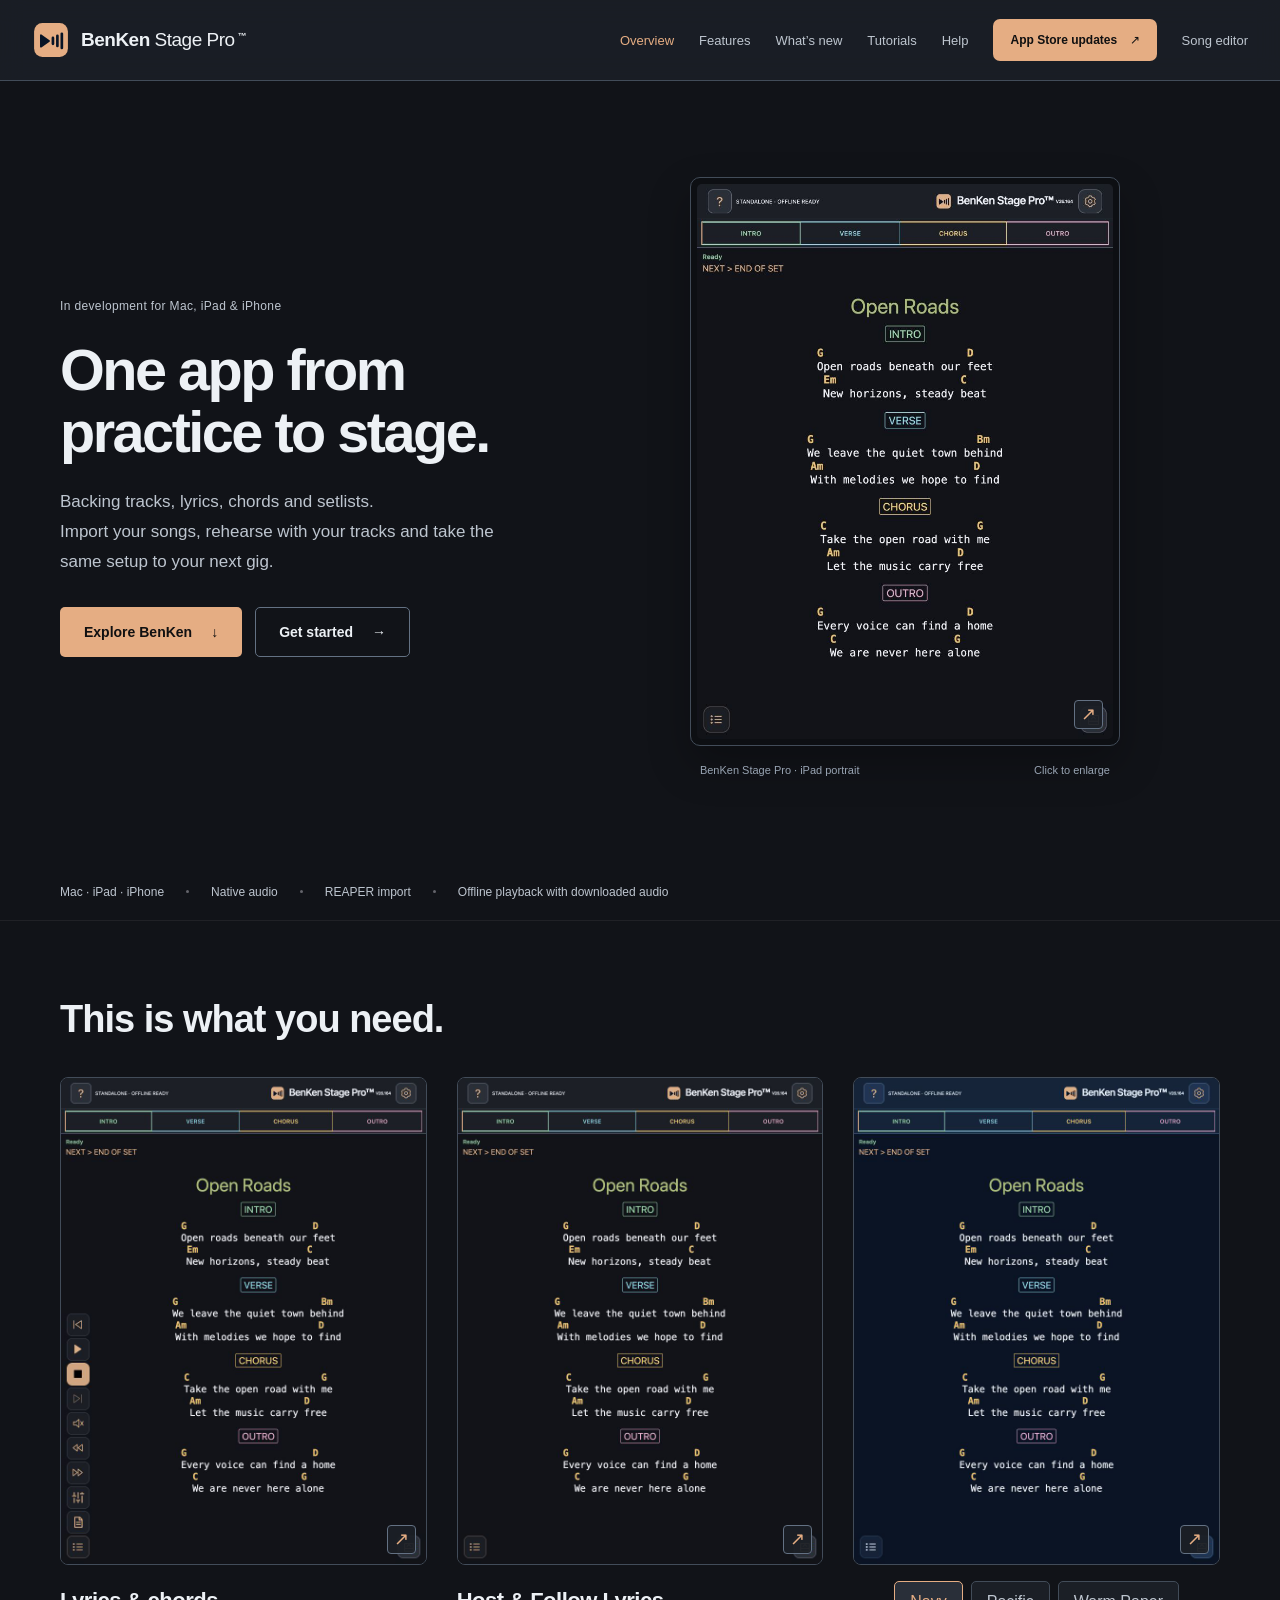
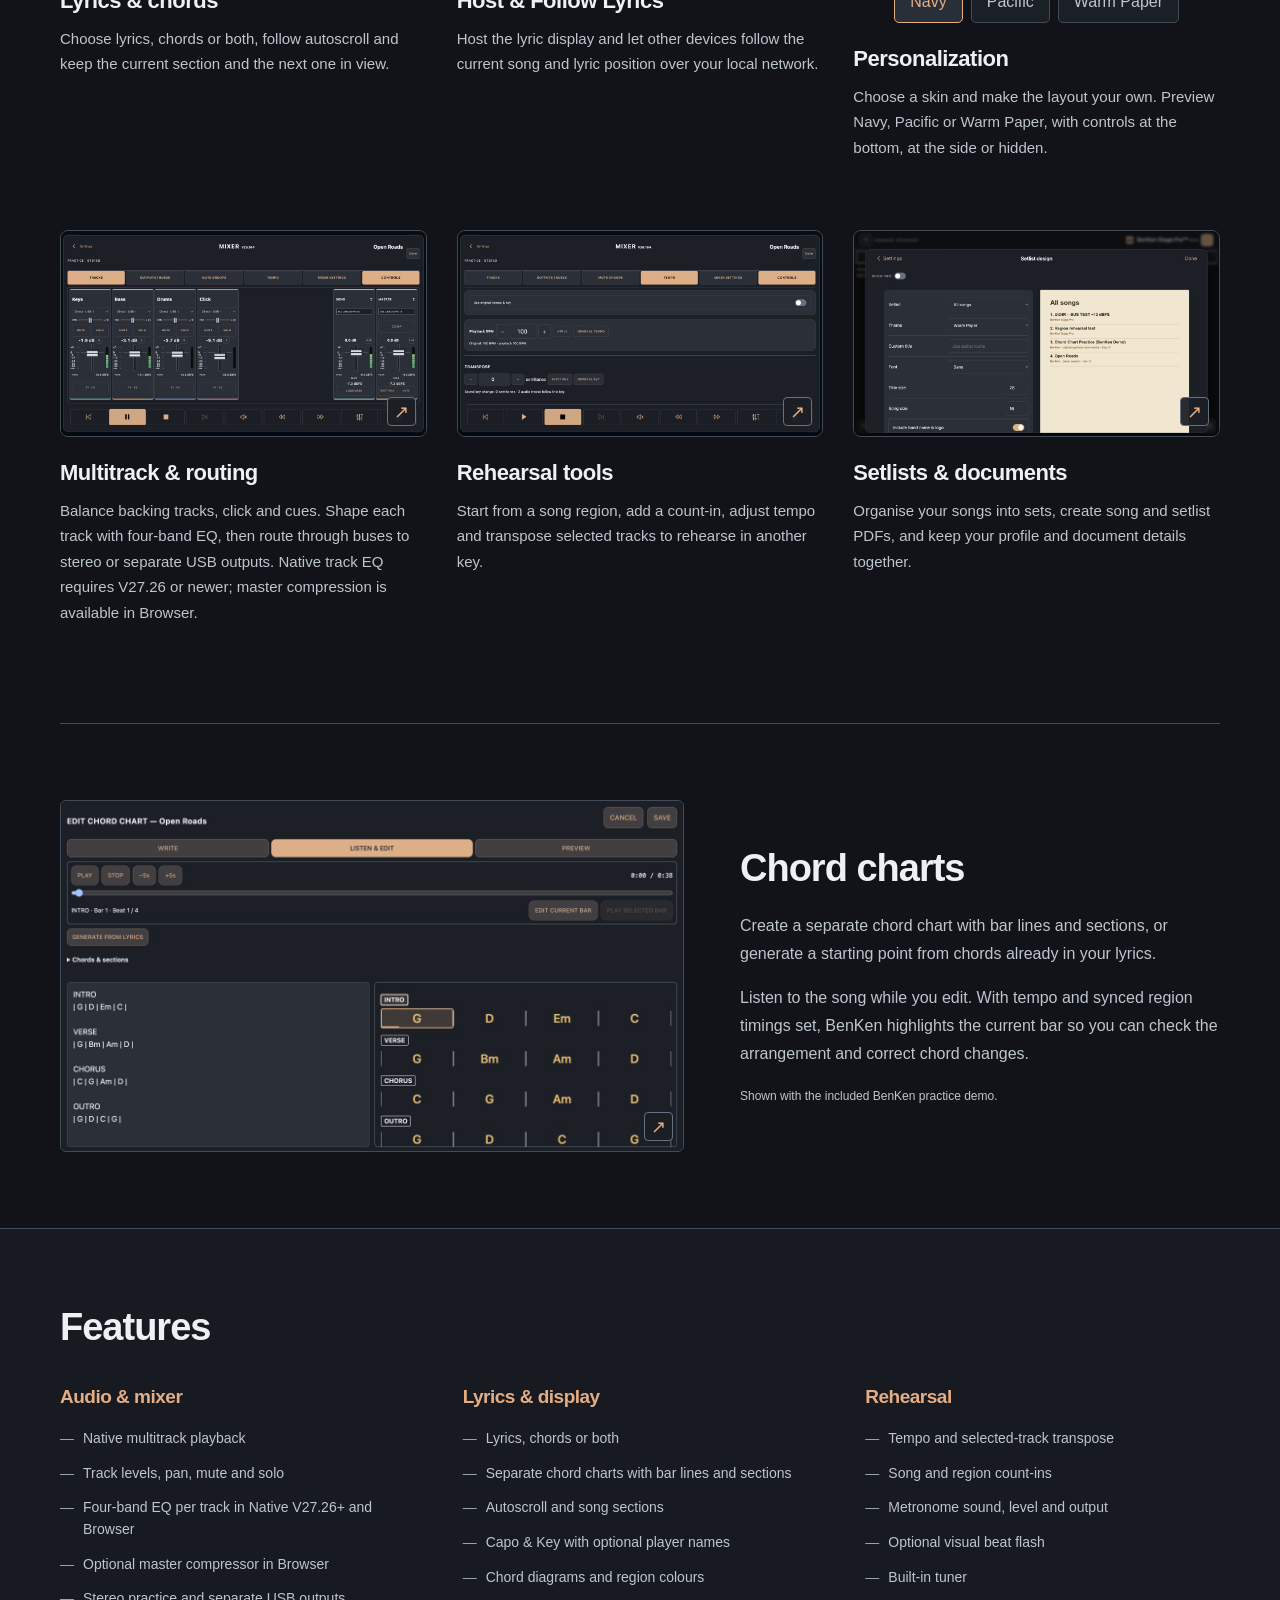
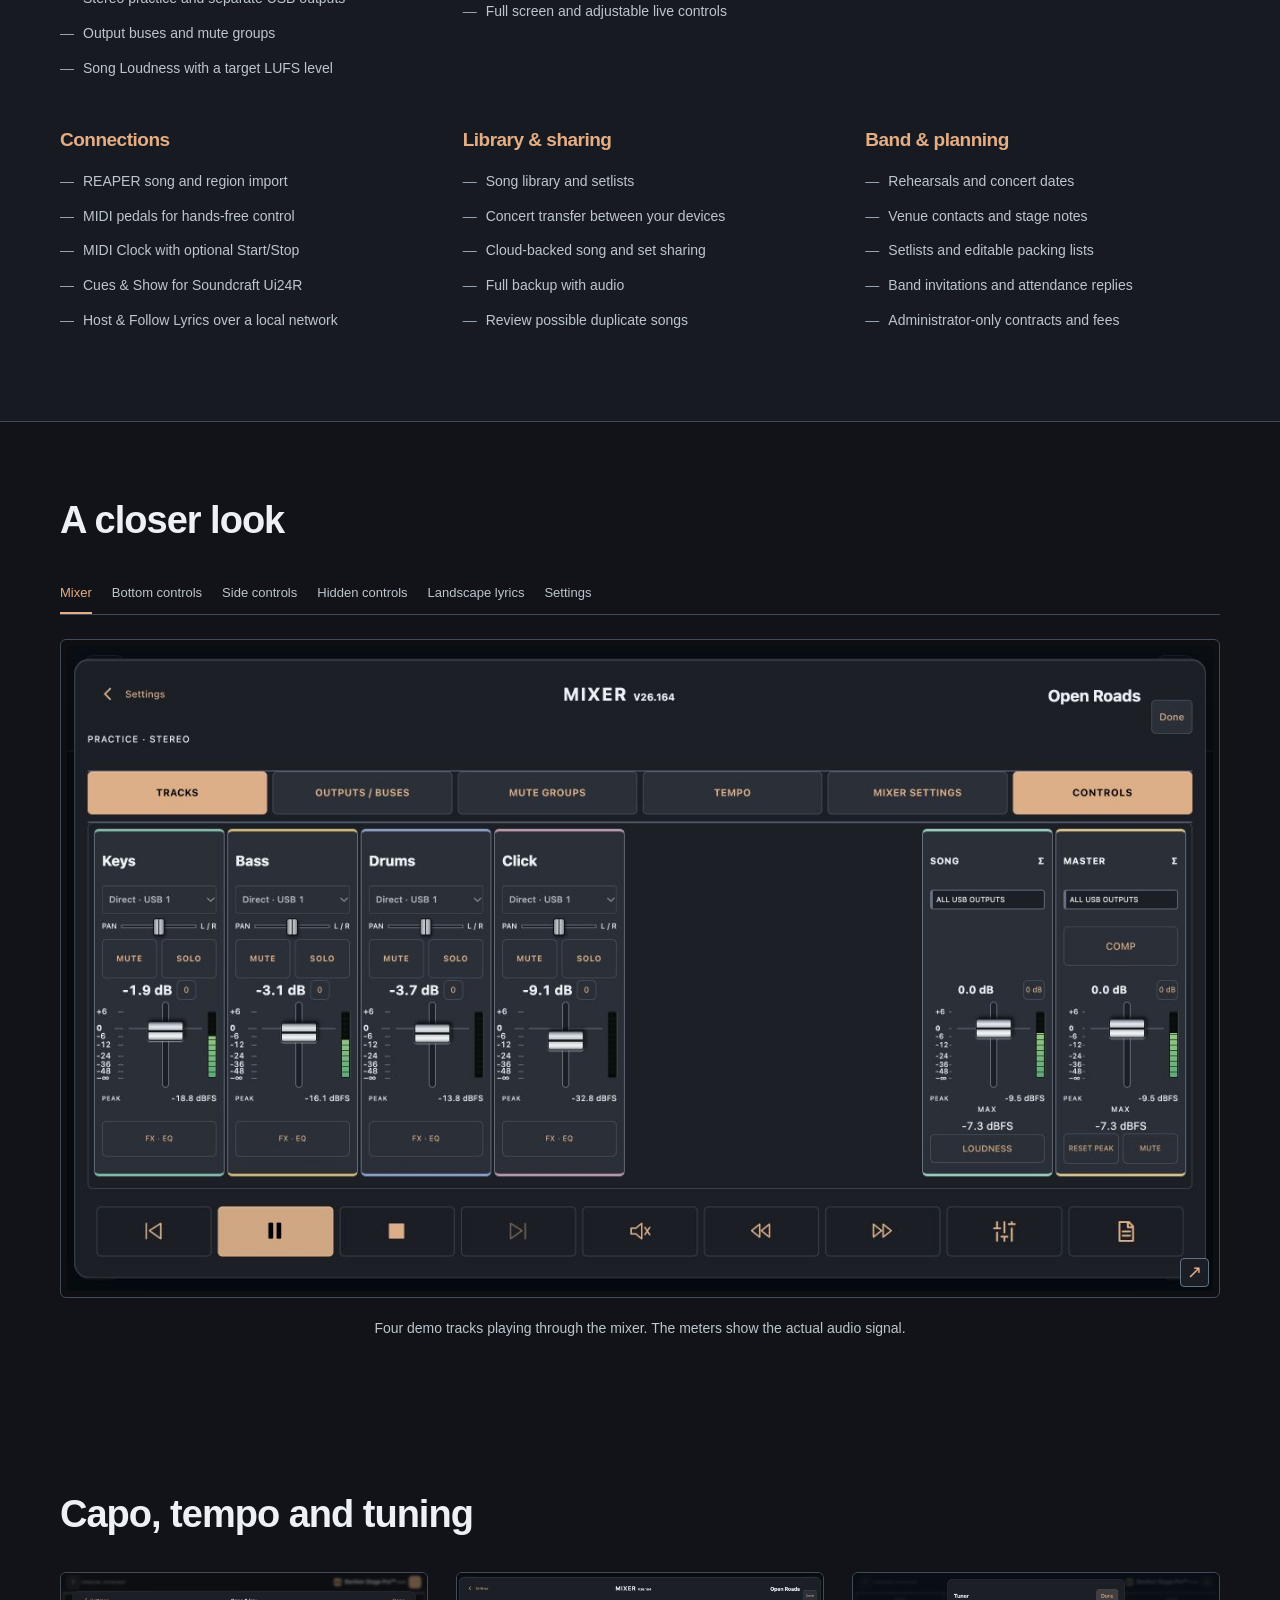
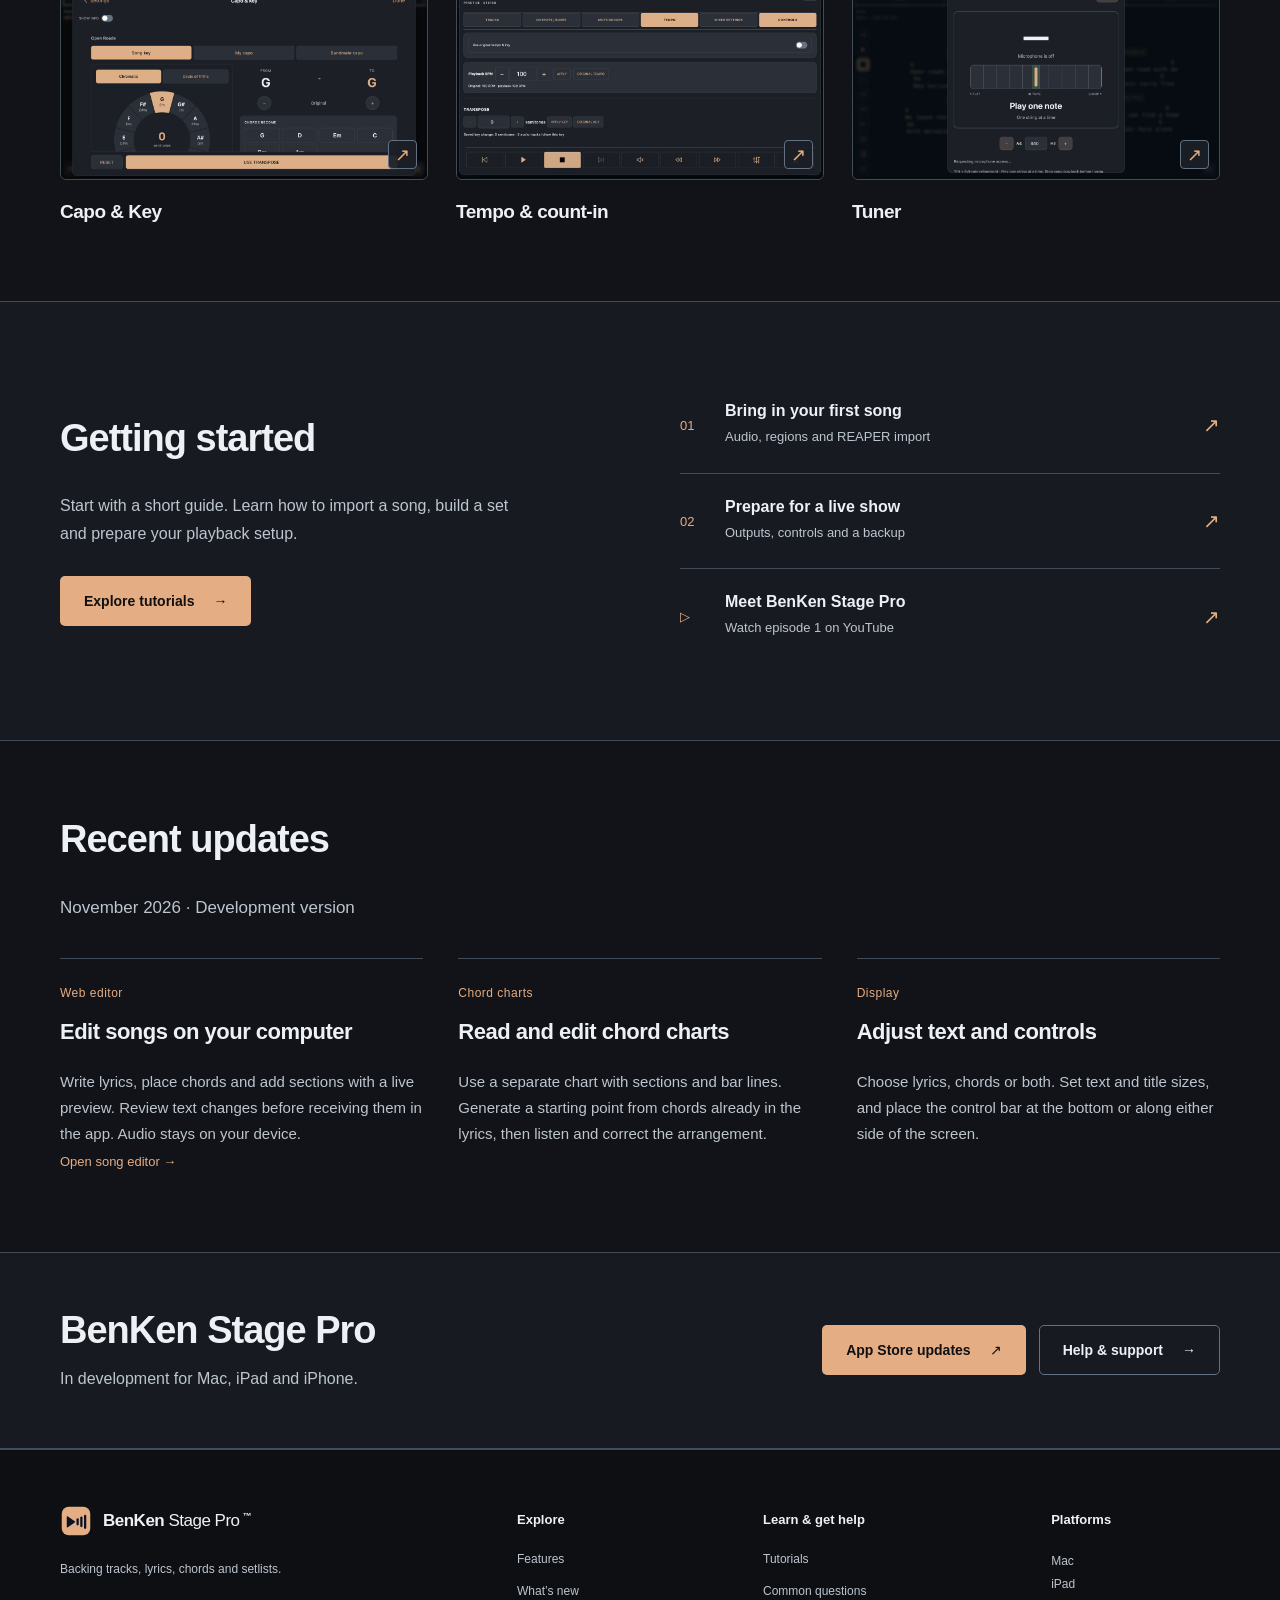
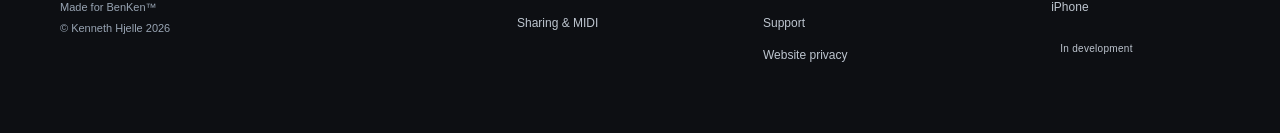
==== commit 24be2fd0: "Use Dark app styling and portrait reading screenshots with skin previews" ====
--- a/index.html
+++ b/index.html
@@ -1,10 +1,10 @@
-<!doctype html><html lang="en"><head><meta charset="utf-8"><meta name="viewport" content="width=device-width,initial-scale=1"><meta name="theme-color" content="#081426"><meta name="description" content="Backing tracks, lyrics, chords and setlists for Mac, iPad and iPhone. Discover BenKen Stage Pro and learn how to prepare your next show."><meta property="og:title" content="BenKen Stage Pro — One app from practice to stage."><meta property="og:description" content="Backing tracks, lyrics, chords and setlists for Mac, iPad and iPhone. Discover BenKen Stage Pro and learn how to prepare your next show."><title>BenKen Stage Pro — One app from practice to stage.</title><link rel="icon" type="image/svg+xml" href="benken-play-sound.svg"><link rel="stylesheet" href="styles.css?v=20261110-8"><script src="tutorials-data.js?v=20261107-1" defer></script><script src="app.js?v=20261110-5" defer></script></head><body class="product-home"><a class="skip" href="#main">Skip to content</a><header class="site-header"><div class="nav-shell"><a class="brand" href="index.html" aria-label="BenKen Stage Pro home"><img src="benken-play-sound.svg" alt="" width="38" height="38"><span>BenKen <b>Stage Pro</b><sup>™</sup></span></a><button class="menu-toggle" aria-expanded="false" aria-controls="main-nav" aria-label="Open menu"><span></span><span></span></button><nav id="main-nav" aria-label="Main navigation"><a href="index.html" aria-current="page">Overview</a><a href="index.html#features">Features</a><a href="index.html#latest">What’s new</a><a href="tutorials.html">Tutorials</a><a href="help.html">Help</a><button class="nav-cta" data-launch>App Store updates <span aria-hidden="true">↗</span></button><a href="editor.html">Song editor</a></nav></div></header><main id="main"><section class="hero shell"><div class="hero-copy"><span class="status-label"><i></i> In development for Mac, iPad &amp; iPhone</span><h1>One app from practice to stage.</h1><p>Backing tracks, lyrics, chords and setlists. <br>Import your songs, rehearse with your tracks and take the same setup to your next gig.</p><div class="actions"><a class="button primary" href="#features">Explore BenKen <span aria-hidden="true">↓</span></a><a class="button secondary" href="tutorials.html">Get started <span aria-hidden="true">→</span></a></div></div><div class="hero-product"><div class="device-frame"><button class="image-open hero-shot" data-image="home-ipad-portrait.png" data-title="Performance view" aria-label="Enlarge portrait iPad home screen"><img src="home-ipad-portrait.png" alt="BenKen home screen in portrait iPad layout with song sections, lyrics and chords, and capo information hidden" fetchpriority="high"><span class="expand-icon" aria-hidden="true">↗</span></button></div><div class="device-foot"><span>BenKen Stage Pro · iPad portrait</span><span>Click to enlarge</span></div></div></section><div class="platform-strip"><div class="shell"><span>Mac · iPad · iPhone</span><i></i><span>Native audio</span><i></i><span>REAPER import</span><i></i><span>Offline playback with downloaded audio</span></div></div>
-<section class="section shell" id="features"><div class="section-heading center"><h2>This is what you need.</h2></div><div class="feature-grid"><article class="feature-card"><button class="image-open" data-image="mixer-session.png" data-title="Multitrack mixer" aria-label="Enlarge Multitrack mixer screenshot"><img src="mixer-session.png" alt="Complete mixer with four demo tracks and active signal meters" loading="lazy"><span class="expand-icon" aria-hidden="true">↗</span></button><div class="card-copy"><h3>Multitrack &amp; routing</h3><p>Balance backing tracks, click and cues. Shape each track with four-band EQ, then route through buses to stereo or separate USB outputs. Native track EQ requires V27.26 or newer; master compression is available in Browser.</p></div></article><article class="feature-card"><button class="image-open" data-image="chord-chart-demo.png" data-title="Lyrics & chords" aria-label="Enlarge Lyrics & chords screenshot"><img src="chord-chart-demo.png" alt="BenKen chord chart editor with sections and bar lines" loading="lazy"><span class="expand-icon" aria-hidden="true">↗</span></button><div class="card-copy"><h3>Lyrics &amp; chords</h3><p>Choose lyrics, chords or both, follow autoscroll and keep the current section and the next one in view.</p></div></article><article class="feature-card"><button class="image-open" data-image="tempo-session.png" data-title="Rehearsal tools" aria-label="Enlarge Rehearsal tools screenshot"><img src="tempo-session.png" alt="Complete BenKen tempo and transpose screen" loading="lazy"><span class="expand-icon" aria-hidden="true">↗</span></button><div class="card-copy"><h3>Rehearsal tools</h3><p>Start from a song region, add a count-in, adjust tempo and transpose selected tracks to rehearse in another key.</p></div></article><article class="feature-card"><button class="image-open" data-image="performance-clean.png" data-title="Lyrics display" aria-label="Enlarge Lyrics display screenshot"><img src="performance-clean.png" alt="Complete reading view with lyrics and chords and the control bar hidden" loading="lazy"><span class="expand-icon" aria-hidden="true">↗</span></button><div class="card-copy"><h3>Host &amp; Follow Lyrics</h3><p>Host the lyric display and let other devices follow the current song and lyric position over your local network.</p></div></article><article class="feature-card"><button class="image-open" data-image="personalization-warm-paper.png" data-title="Personalization · Warm Paper" aria-label="Enlarge Personalization screenshot"><img src="personalization-warm-paper.png" alt="Complete BenKen home screen in the light Warm Paper skin" loading="lazy"><span class="expand-icon" aria-hidden="true">↗</span></button><div class="card-copy"><h3>Personalization</h3><p>Choose a skin, coordinated colours and controls at the bottom or either side. Each device can keep its own layout.</p></div></article><article class="feature-card"><button class="image-open" data-image="setlist-design-dark.png" data-title="Setlists & documents" aria-label="Enlarge Setlists & documents screenshot"><img src="setlist-design-dark.png" alt="BenKen setlist design screen with an Evening Show preview" loading="lazy"><span class="expand-icon" aria-hidden="true">↗</span></button><div class="card-copy"><h3>Setlists &amp; documents</h3><p>Organise your songs into sets, create song and setlist PDFs, and keep your profile and document details together.</p></div></article></div></section>
-<section class="section shell chart-feature" id="chord-charts"><button class="image-open" data-image="chord-chart-demo.png" data-title="Chord chart — Listen &amp; edit" aria-label="Enlarge chord chart demo"><img src="chord-chart-demo.png" alt="BenKen chord chart editor with Intro, Verse, Chorus and Outro, bar lines and the current bar highlighted" loading="lazy"><span class="expand-icon" aria-hidden="true">↗</span></button><div><h2>Chord charts</h2><p>Create a separate chord chart with bar lines and sections, or generate a starting point from chords already in your lyrics.</p><p>Listen to the song while you edit. With tempo and synced region timings set, BenKen highlights the current bar so you can check the arrangement and correct chord changes.</p><p class="screen-caption">Shown with the included BenKen practice demo.</p></div></section>
+<!doctype html><html lang="en"><head><meta charset="utf-8"><meta name="viewport" content="width=device-width,initial-scale=1"><meta name="theme-color" content="#111318"><meta name="description" content="Backing tracks, lyrics, chords and setlists for Mac, iPad and iPhone. Discover BenKen Stage Pro and learn how to prepare your next show."><meta property="og:title" content="BenKen Stage Pro — One app from practice to stage."><meta property="og:description" content="Backing tracks, lyrics, chords and setlists for Mac, iPad and iPhone. Discover BenKen Stage Pro and learn how to prepare your next show."><title>BenKen Stage Pro — One app from practice to stage.</title><link rel="icon" type="image/svg+xml" href="benken-play-sound.svg"><link rel="stylesheet" href="styles.css?v=20261110-9"><script src="tutorials-data.js?v=20261107-1" defer></script><script src="app.js?v=20261110-6" defer></script></head><body class="product-home"><a class="skip" href="#main">Skip to content</a><header class="site-header"><div class="nav-shell"><a class="brand" href="index.html" aria-label="BenKen Stage Pro home"><img src="benken-play-sound.svg" alt="" width="38" height="38"><span>BenKen <b>Stage Pro</b><sup>™</sup></span></a><button class="menu-toggle" aria-expanded="false" aria-controls="main-nav" aria-label="Open menu"><span></span><span></span></button><nav id="main-nav" aria-label="Main navigation"><a href="index.html" aria-current="page">Overview</a><a href="index.html#features">Features</a><a href="index.html#latest">What’s new</a><a href="tutorials.html">Tutorials</a><a href="help.html">Help</a><button class="nav-cta" data-launch>App Store updates <span aria-hidden="true">↗</span></button><a href="editor.html">Song editor</a></nav></div></header><main id="main"><section class="hero shell"><div class="hero-copy"><span class="status-label"><i></i> In development for Mac, iPad &amp; iPhone</span><h1>One app from practice to stage.</h1><p>Backing tracks, lyrics, chords and setlists. <br>Import your songs, rehearse with your tracks and take the same setup to your next gig.</p><div class="actions"><a class="button primary" href="#features">Explore BenKen <span aria-hidden="true">↓</span></a><a class="button secondary" href="tutorials.html">Get started <span aria-hidden="true">→</span></a></div></div><div class="hero-product"><div class="device-frame"><button class="image-open hero-shot" data-image="home-ipad-portrait-dark.png" data-title="Performance view" aria-label="Enlarge portrait iPad home screen"><img src="home-ipad-portrait-dark.png" alt="BenKen home screen in portrait iPad layout with song sections, lyrics and chords, and capo information hidden" fetchpriority="high"><span class="expand-icon" aria-hidden="true">↗</span></button></div><div class="device-foot"><span>BenKen Stage Pro · iPad portrait</span><span>Click to enlarge</span></div></div></section><div class="platform-strip"><div class="shell"><span>Mac · iPad · iPhone</span><i></i><span>Native audio</span><i></i><span>REAPER import</span><i></i><span>Offline playback with downloaded audio</span></div></div>
+<section class="section shell" id="features"><div class="section-heading center"><h2>This is what you need.</h2></div><div class="feature-grid"><article class="feature-card"><button class="image-open portrait-shot" data-image="performance-side-portrait-dark.png" data-title="Lyrics & chords" aria-label="Enlarge Lyrics & chords screenshot"><img src="performance-side-portrait-dark.png" alt="BenKen lyrics and chords in portrait with side controls" loading="lazy"><span class="expand-icon" aria-hidden="true">↗</span></button><div class="card-copy"><h3>Lyrics &amp; chords</h3><p>Choose lyrics, chords or both, follow autoscroll and keep the current section and the next one in view.</p></div></article><article class="feature-card"><button class="image-open portrait-shot" data-image="performance-clean-portrait-dark.png" data-title="Lyrics display" aria-label="Enlarge Lyrics display screenshot"><img src="performance-clean-portrait-dark.png" alt="Complete reading view with lyrics and chords and the control bar hidden" loading="lazy"><span class="expand-icon" aria-hidden="true">↗</span></button><div class="card-copy"><h3>Host &amp; Follow Lyrics</h3><p>Host the lyric display and let other devices follow the current song and lyric position over your local network.</p></div></article><article class="feature-card personalization-card"><button id="skin-image-open" class="image-open portrait-shot" data-image="personalization-navy-portrait.png" data-title="Personalization · Navy &amp; Copper" aria-label="Enlarge selected skin"><img id="skin-image" src="personalization-navy-portrait.png" alt="Complete portrait BenKen screen in Navy &amp; Copper" loading="lazy"><span class="expand-icon" aria-hidden="true">↗</span></button><div class="skin-choices" role="group" aria-label="Choose skin preview"><button type="button" data-skin-preview="navy" aria-pressed="true">Navy</button><button type="button" data-skin-preview="pacific" aria-pressed="false">Pacific</button><button type="button" data-skin-preview="paper" aria-pressed="false">Warm Paper</button></div><div class="card-copy"><h3>Personalization</h3><p>Choose a skin and make the layout your own. Preview Navy, Pacific or Warm Paper, with controls at the bottom, at the side or hidden.</p></div></article><article class="feature-card"><button class="image-open" data-image="mixer-session-dark.png" data-title="Multitrack mixer" aria-label="Enlarge Multitrack mixer screenshot"><img src="mixer-session-dark.png" alt="Complete mixer with four demo tracks and active signal meters" loading="lazy"><span class="expand-icon" aria-hidden="true">↗</span></button><div class="card-copy"><h3>Multitrack &amp; routing</h3><p>Balance backing tracks, click and cues. Shape each track with four-band EQ, then route through buses to stereo or separate USB outputs. Native track EQ requires V27.26 or newer; master compression is available in Browser.</p></div></article><article class="feature-card"><button class="image-open" data-image="tempo-session-dark.png" data-title="Rehearsal tools" aria-label="Enlarge Rehearsal tools screenshot"><img src="tempo-session-dark.png" alt="Complete BenKen tempo and transpose screen" loading="lazy"><span class="expand-icon" aria-hidden="true">↗</span></button><div class="card-copy"><h3>Rehearsal tools</h3><p>Start from a song region, add a count-in, adjust tempo and transpose selected tracks to rehearse in another key.</p></div></article><article class="feature-card"><button class="image-open" data-image="setlist-design-dark-164.png" data-title="Setlists & documents" aria-label="Enlarge Setlists & documents screenshot"><img src="setlist-design-dark-164.png" alt="BenKen setlist design settings in Dark" loading="lazy"><span class="expand-icon" aria-hidden="true">↗</span></button><div class="card-copy"><h3>Setlists &amp; documents</h3><p>Organise your songs into sets, create song and setlist PDFs, and keep your profile and document details together.</p></div></article></div></section>
+<section class="section shell chart-feature" id="chord-charts"><button class="image-open" data-image="chord-chart-dark.png" data-title="Chord chart — Listen &amp; edit" aria-label="Enlarge chord chart demo"><img src="chord-chart-dark.png" alt="BenKen chord chart editor with Intro, Verse, Chorus and Outro, bar lines and the current bar highlighted" loading="lazy"><span class="expand-icon" aria-hidden="true">↗</span></button><div><h2>Chord charts</h2><p>Create a separate chord chart with bar lines and sections, or generate a starting point from chords already in your lyrics.</p><p>Listen to the song while you edit. With tempo and synced region timings set, BenKen highlights the current bar so you can check the arrangement and correct chord changes.</p><p class="screen-caption">Shown with the included BenKen practice demo.</p></div></section>
 <section class="section section-tint" id="in-depth"><div class="shell"><div class="section-heading center"><h2>Features</h2></div><div class="feature-directory"><article><h3>Audio &amp; mixer</h3><ul><li>Native multitrack playback</li><li>Track levels, pan, mute and solo</li><li>Four-band EQ per track in Native V27.26+ and Browser</li><li>Optional master compressor in Browser</li><li>Stereo practice and separate USB outputs</li><li>Output buses and mute groups</li><li>Song Loudness with a target LUFS level</li></ul></article><article><h3>Lyrics &amp; display</h3><ul><li>Lyrics, chords or both</li><li>Separate chord charts with bar lines and sections</li><li>Autoscroll and song sections</li><li>Capo & Key with optional player names</li><li>Chord diagrams and region colours</li><li>Full screen and adjustable live controls</li></ul></article><article><h3>Rehearsal</h3><ul><li>Tempo and selected-track transpose</li><li>Song and region count-ins</li><li>Metronome sound, level and output</li><li>Optional visual beat flash</li><li>Built-in tuner</li></ul></article><article><h3>Connections</h3><ul><li>REAPER song and region import</li><li>MIDI pedals for hands-free control</li><li>MIDI Clock with optional Start/Stop</li><li>Cues & Show for Soundcraft Ui24R</li><li>Host & Follow Lyrics over a local network</li></ul></article><article><h3>Library &amp; sharing</h3><ul><li>Song library and setlists</li><li>Concert transfer between your devices</li><li>Cloud-backed song and set sharing</li><li>Full backup with audio</li><li>Review possible duplicate songs</li></ul></article><article><h3>Band &amp; planning</h3><ul><li>Rehearsals and concert dates</li><li>Venue contacts and stage notes</li><li>Setlists and editable packing lists</li><li>Band invitations and attendance replies</li><li>Administrator-only contracts and fees</li></ul></article></div></div></section>
-<section class="section shell" id="workspace"><div class="section-heading"><h2>A closer look</h2><div class="view-tabs" role="tablist" aria-label="Explore app views"><button role="tab" id="tab-mixer" aria-selected="true" aria-controls="screen-panel" data-view="mixer">Mixer</button><button role="tab" id="tab-stage" aria-selected="false" aria-controls="screen-panel" tabindex="-1" data-view="stage">Bottom controls</button><button role="tab" id="tab-side" aria-selected="false" aria-controls="screen-panel" tabindex="-1" data-view="side">Side controls</button><button role="tab" id="tab-clean" aria-selected="false" aria-controls="screen-panel" tabindex="-1" data-view="clean">Hidden controls</button><button role="tab" id="tab-settings" aria-selected="false" aria-controls="screen-panel" tabindex="-1" data-view="settings">Settings</button></div></div><div id="screen-panel" role="tabpanel" aria-labelledby="tab-mixer"><button class="image-open wide-screen" id="product-enlarge" data-image="mixer-session.png" data-title="Mixer · Demo session" aria-label="Enlarge selected app view"><img id="product-screen" src="mixer-session.png" alt="The complete BenKen mixer playing a four-track demo, with active signal meters and no controls covering the faders" loading="lazy"><span class="expand-icon" aria-hidden="true">↗</span></button><p id="screen-caption" class="screen-caption">Four demo tracks playing through the mixer. The meters show the actual audio signal.</p></div></section>
+<section class="section shell" id="workspace"><div class="section-heading"><h2>A closer look</h2><div class="view-tabs" role="tablist" aria-label="Explore app views"><button role="tab" id="tab-mixer" aria-selected="true" aria-controls="screen-panel" data-view="mixer">Mixer</button><button role="tab" id="tab-stage" aria-selected="false" aria-controls="screen-panel" tabindex="-1" data-view="stage">Bottom controls</button><button role="tab" id="tab-side" aria-selected="false" aria-controls="screen-panel" tabindex="-1" data-view="side">Side controls</button><button role="tab" id="tab-clean" aria-selected="false" aria-controls="screen-panel" tabindex="-1" data-view="clean">Hidden controls</button><button role="tab" id="tab-landscape" aria-selected="false" aria-controls="screen-panel" tabindex="-1" data-view="landscape">Landscape lyrics</button><button role="tab" id="tab-settings" aria-selected="false" aria-controls="screen-panel" tabindex="-1" data-view="settings">Settings</button></div></div><div id="screen-panel" role="tabpanel" aria-labelledby="tab-mixer"><button class="image-open wide-screen" id="product-enlarge" data-image="mixer-session-dark.png" data-title="Mixer · Demo session" aria-label="Enlarge selected app view"><img id="product-screen" src="mixer-session-dark.png" alt="The complete BenKen mixer playing a four-track demo, with active signal meters and no controls covering the faders" loading="lazy"><span class="expand-icon" aria-hidden="true">↗</span></button><p id="screen-caption" class="screen-caption">Four demo tracks playing through the mixer. The meters show the actual audio signal.</p></div></section>
 
-<section class="section shell" id="tools"><div class="section-heading center"><h2>Capo, tempo and tuning</h2></div><div class="tool-grid"><article><button class="image-open " data-image="capo.png" data-title="Capo &amp; Key" aria-label="Enlarge Capo &amp; Key screenshot"><img src="capo.png" alt="Capo &amp; Key editor in BenKen" loading="lazy"><span class="expand-icon" aria-hidden="true">↗</span></button><h3>Capo &amp; Key</h3></article><article><button class="image-open " data-image="tempo-session.png" data-title="Tempo &amp; count-in" aria-label="Enlarge Tempo &amp; count-in screenshot"><img src="tempo-session.png" alt="Tempo &amp; count-in editor in BenKen" loading="lazy"><span class="expand-icon" aria-hidden="true">↗</span></button><h3>Tempo &amp; count-in</h3></article><article><button class="image-open " data-image="tuner.png" data-title="Tuner" aria-label="Enlarge Tuner screenshot"><img src="tuner.png" alt="Tuner editor in BenKen" loading="lazy"><span class="expand-icon" aria-hidden="true">↗</span></button><h3>Tuner</h3></article></div></section>
+<section class="section shell" id="tools"><div class="section-heading center"><h2>Capo, tempo and tuning</h2></div><div class="tool-grid"><article><button class="image-open " data-image="capo-dark-164.png" data-title="Capo &amp; Key" aria-label="Enlarge Capo &amp; Key screenshot"><img src="capo-dark-164.png" alt="Capo &amp; Key editor in BenKen" loading="lazy"><span class="expand-icon" aria-hidden="true">↗</span></button><h3>Capo &amp; Key</h3></article><article><button class="image-open " data-image="tempo-session-dark.png" data-title="Tempo &amp; count-in" aria-label="Enlarge Tempo &amp; count-in screenshot"><img src="tempo-session-dark.png" alt="Tempo &amp; count-in editor in BenKen" loading="lazy"><span class="expand-icon" aria-hidden="true">↗</span></button><h3>Tempo &amp; count-in</h3></article><article><button class="image-open " data-image="tuner-dark.png" data-title="Tuner" aria-label="Enlarge Tuner screenshot"><img src="tuner-dark.png" alt="Tuner editor in BenKen" loading="lazy"><span class="expand-icon" aria-hidden="true">↗</span></button><h3>Tuner</h3></article></div></section>
 <section class="section section-tint" id="learn"><div class="shell learning-panel"><div><h2>Getting started</h2><p>Start with a short guide. Learn how to import a song, build a set and prepare your playback setup.</p><a class="button primary" href="tutorials.html">Explore tutorials <span aria-hidden="true">→</span></a></div><div class="lesson-preview"><a href="tutorials.html#import-song"><span>01</span><div><strong>Bring in your first song</strong><p>Audio, regions and REAPER import</p></div><b aria-hidden="true">↗</b></a><a href="tutorials.html#prepare-live"><span>02</span><div><strong>Prepare for a live show</strong><p>Outputs, controls and a backup</p></div><b aria-hidden="true">↗</b></a><a href="https://www.youtube.com/watch?v=GjMbNi3lQTk" target="_blank" rel="noopener noreferrer"><span class="video-symbol" aria-hidden="true">▷</span><div><strong>Meet BenKen Stage Pro</strong><p>Watch episode 1 on YouTube</p></div><b aria-hidden="true">↗</b></a></div></div></section>
 <section class="section shell" id="latest"><div class="section-heading center"><h2>Recent updates</h2><p>November 2026 · Development version</p></div><div class="three-columns news-grid"><article><span class="tag">Web editor</span><h3>Edit songs on your computer</h3><p>Write lyrics, place chords and add sections with a live preview. Review text changes before receiving them in the app. Audio stays on your device.</p><a class="inline-link" href="editor.html">Open song editor →</a></article><article><span class="tag">Chord charts</span><h3>Read and edit chord charts</h3><p>Use a separate chart with sections and bar lines. Generate a starting point from chords already in the lyrics, then listen and correct the arrangement.</p></article><article><span class="tag">Display</span><h3>Adjust text and controls</h3><p>Choose lyrics, chords or both. Set text and title sizes, and place the control bar at the bottom or along either side of the screen.</p></article></div></section>
 <section class="closing section-tint"><div class="shell"><img src="benken-play-sound.svg" width="64" height="64" alt=""><h2>BenKen Stage Pro</h2><p>In development for Mac, iPad and iPhone.</p><div class="actions"><button class="button primary" data-launch>App Store updates <span aria-hidden="true">↗</span></button><a class="button secondary" href="help.html">Help &amp; support <span aria-hidden="true">→</span></a></div></div></section></main><footer class="site-footer"><div class="shell footer-grid"><div><a class="brand" href="index.html"><img src="benken-play-sound.svg" alt="" width="38" height="38"><span>BenKen <b>Stage Pro</b><sup>™</sup></span></a><p>Backing tracks, lyrics, chords and setlists.</p><p class="credit">Made for BenKen™<br>© Kenneth Hjelle 2026</p></div><div><h3>Explore</h3><a href="index.html#features">Features</a><a href="index.html#latest">What’s new</a><a href="tutorials.html#midi-cues">Sharing &amp; MIDI</a></div><div><h3>Learn &amp; get help</h3><a href="tutorials.html">Tutorials</a><a href="help.html#questions">Common questions</a><a href="help.html#support">Support</a><button data-privacy>Website privacy</button></div><div><h3>Platforms</h3><p>Mac<br>iPad<br>iPhone</p><span class="status-label"><i></i> In development</span></div></div></footer><dialog id="launch-dialog" aria-labelledby="launch-title"><button class="dialog-close" aria-label="Close" data-close>×</button><img class="dialog-logo" src="benken-play-sound.svg" alt="" width="56" height="56"><h2 id="launch-title">On the way to the App Store.</h2><p>BenKen Stage Pro is in development and testing. Release date, pricing and public testing details have not yet been announced.</p><p>When a download or TestFlight invitation is available, you’ll find it here.</p><button class="button primary" data-close>Keep exploring</button></dialog><dialog id="privacy-dialog" aria-labelledby="privacy-title"><button class="dialog-close" aria-label="Close" data-close>×</button><h2 id="privacy-title">Website privacy</h2><p>The optional Song editor uses Supabase for email sign-in and a private online library of song titles, artists, keys and lyrics with chords/sections. These are sent only when you choose to save or sync. Audio is not uploaded by the editor. Drafts are stored in this browser; sign-in sessions are stored for the browser tab. Signing out does not erase your drafts. Use your own computer for private songs.</p><p>This website has no advertising trackers, analytics or contact forms. Search and filters run in your browser. GitHub Pages hosts the website and may process technical request information.</p><p>YouTube videos are not embedded or loaded automatically. Video links open YouTube only after you choose one.</p><p>The app’s privacy information will be available before its App Store release.</p></dialog><dialog id="image-dialog" aria-labelledby="image-title"><div class="image-dialog-heading"><h2 id="image-title">App screenshot</h2><button class="dialog-close" aria-label="Close screenshot" data-close>×</button></div><img id="enlarged-image" alt=""></dialog></body></html>
--- a/styles.css
+++ b/styles.css
@@ -58,16 +58,30 @@
 .product-home .feature-card .image-open{background:#0a111c;border:1px solid var(--line);border-radius:8px}
 .product-home .feature-card .image-open img{aspect-ratio:16/9;object-fit:contain;object-position:center}
 
-/* App colours, restrained: navy surfaces with copper accents. */
-body.product-home{--navy:#091625;--navy-deep:#06111e;--panel:#14263b;--raised:#1c3650;--line:#2c465e;--copper:#e5ad83;--copper-light:#f1c4a2;--text:#edf2f8;--muted:#b7c5d4;--faint:#8a9eb2}
-.product-home .site-header{background:#14263bf5;border-bottom-color:var(--line)}
-.product-home .section-tint{background:#102238;border-color:var(--line)}
+/* Dark app skin: charcoal surfaces with logo copper accents. */
+body.product-home{--navy:#111318;--navy-deep:#0d0f13;--panel:#1b1f26;--raised:#292f39;--line:#424c59;--copper:#e5ad83;--copper-light:#f1c4a2;--text:#edf1f5;--muted:#bdc5cf;--faint:#98a4b3}
+.product-home .site-header{background:#1b1f26f5;border-bottom-color:var(--line)}
+.product-home .section-tint{background:#171b21;border-color:var(--line)}
 .product-home .site-footer{border-color:var(--line)}
 .product-home .device-frame{background:var(--navy-deep);border-color:var(--line)}
-.product-home .secondary{border-color:#58708a}
+.product-home .secondary{border-color:#637183}
 .product-home .view-tabs button[aria-selected=true]{color:var(--copper);border-bottom-color:var(--copper)}
-.product-home .expand-icon{background:#14263bef;border-color:#58708a;color:var(--copper)}
+.product-home .expand-icon{background:#1b1f26ef;border-color:#637183;color:var(--copper)}
 .product-home .wide-screen,.product-home .tool-grid .image-open{background:var(--navy-deep)}
 .product-home dialog{border-color:var(--line)}
 .product-home .tag,.product-home .feature-directory h3{color:var(--copper)}
 @media(max-width:800px){.product-home .site-header nav{background:var(--panel);border-color:var(--line)}}
+
+/* Portrait reading views retain the complete iPad screen. */
+.product-home .feature-card .portrait-shot{width:min(100%,380px);margin-inline:auto;background:var(--navy-deep)}
+.product-home .feature-card .portrait-shot img{aspect-ratio:3/4;object-fit:contain}
+.product-home #screen-panel.portrait-view{width:min(100%,480px);margin-inline:auto}
+.product-home #screen-panel.portrait-view img{aspect-ratio:3/4;object-fit:contain}
+.skin-choices{display:flex;justify-content:center;flex-wrap:wrap;gap:8px;margin-top:16px}
+.skin-choices button{padding:10px 15px;min-height:42px;background:var(--panel);border:1px solid var(--line);border-radius:5px;color:var(--muted)}
+.skin-choices button[aria-pressed=true]{border-color:var(--copper);color:var(--copper);background:var(--raised)}
+
+.product-home .feature-grid{grid-template-columns:repeat(3,minmax(0,1fr));gap:48px 30px}
+.product-home .tool-grid .image-open img{aspect-ratio:16/9}
+@media(max-width:1000px){.product-home .feature-grid{grid-template-columns:repeat(2,minmax(0,1fr))}}
+@media(max-width:600px){.product-home .feature-grid{grid-template-columns:1fr}}
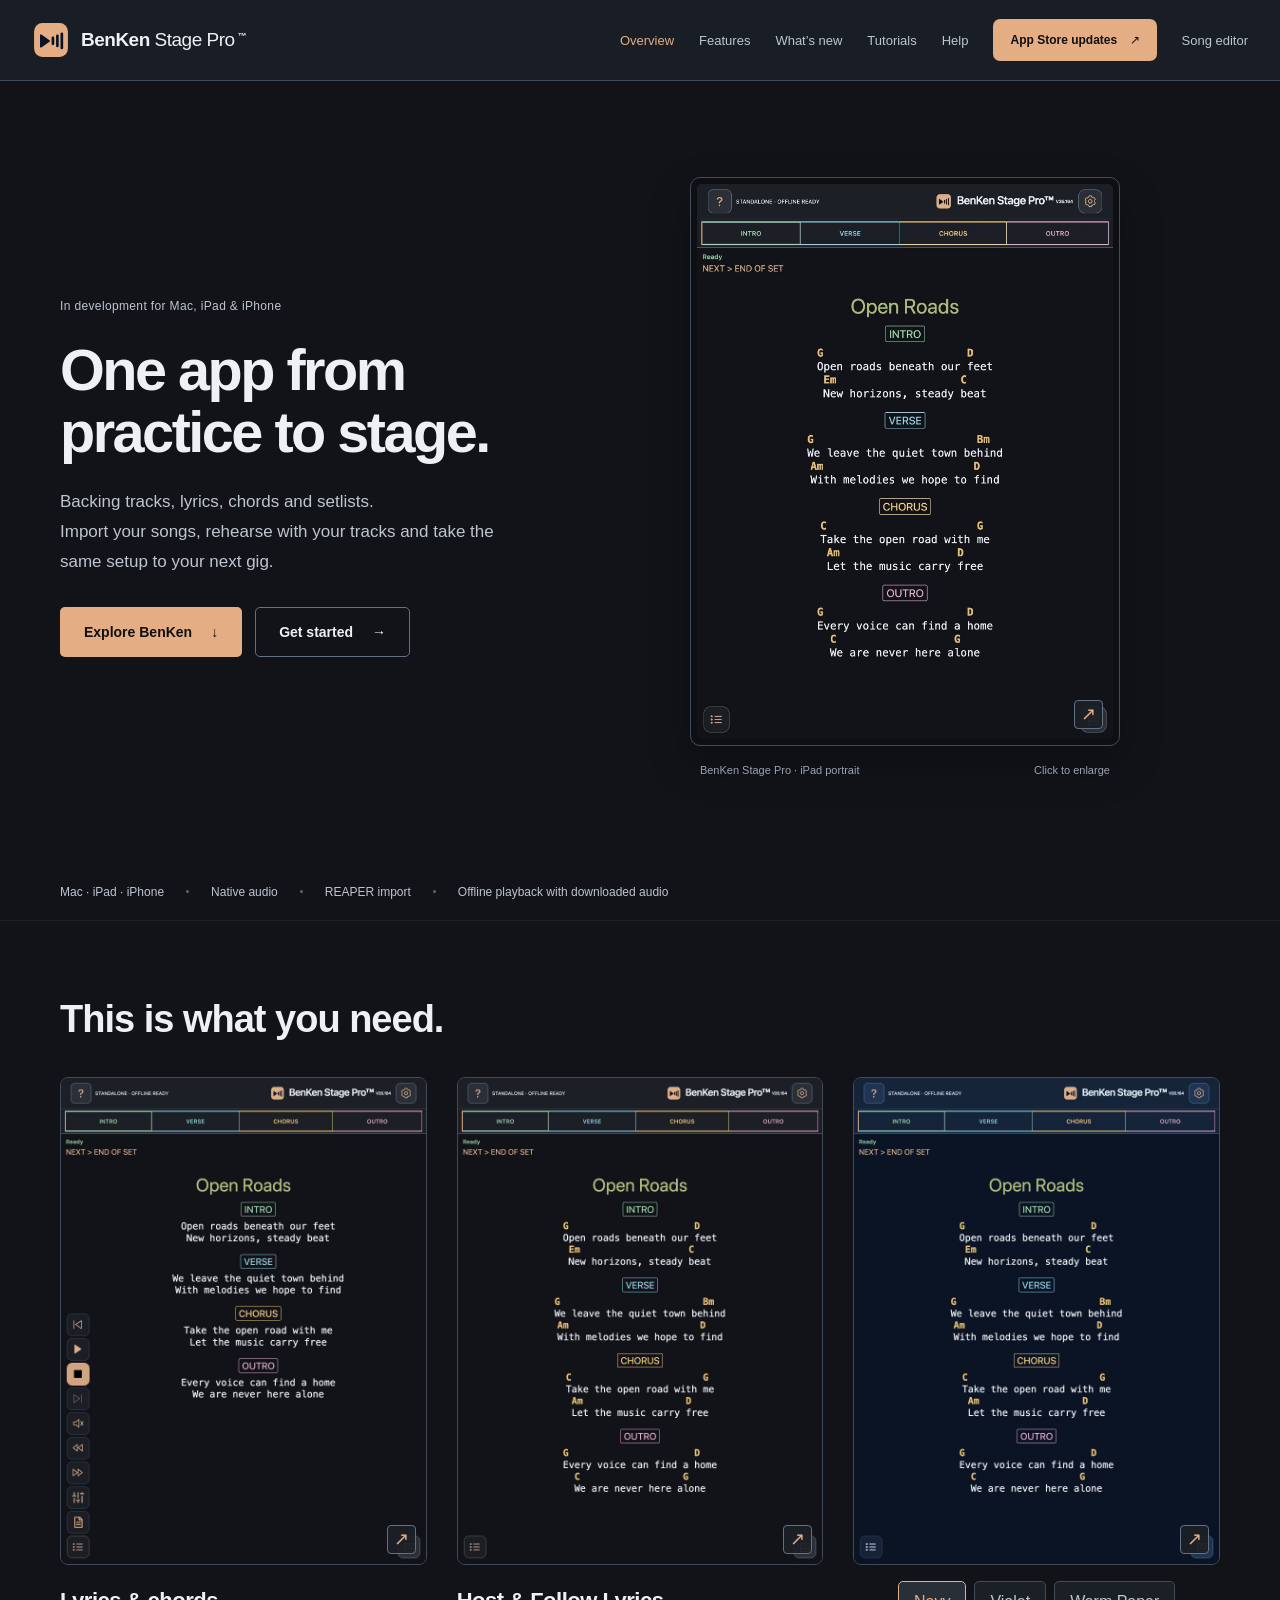
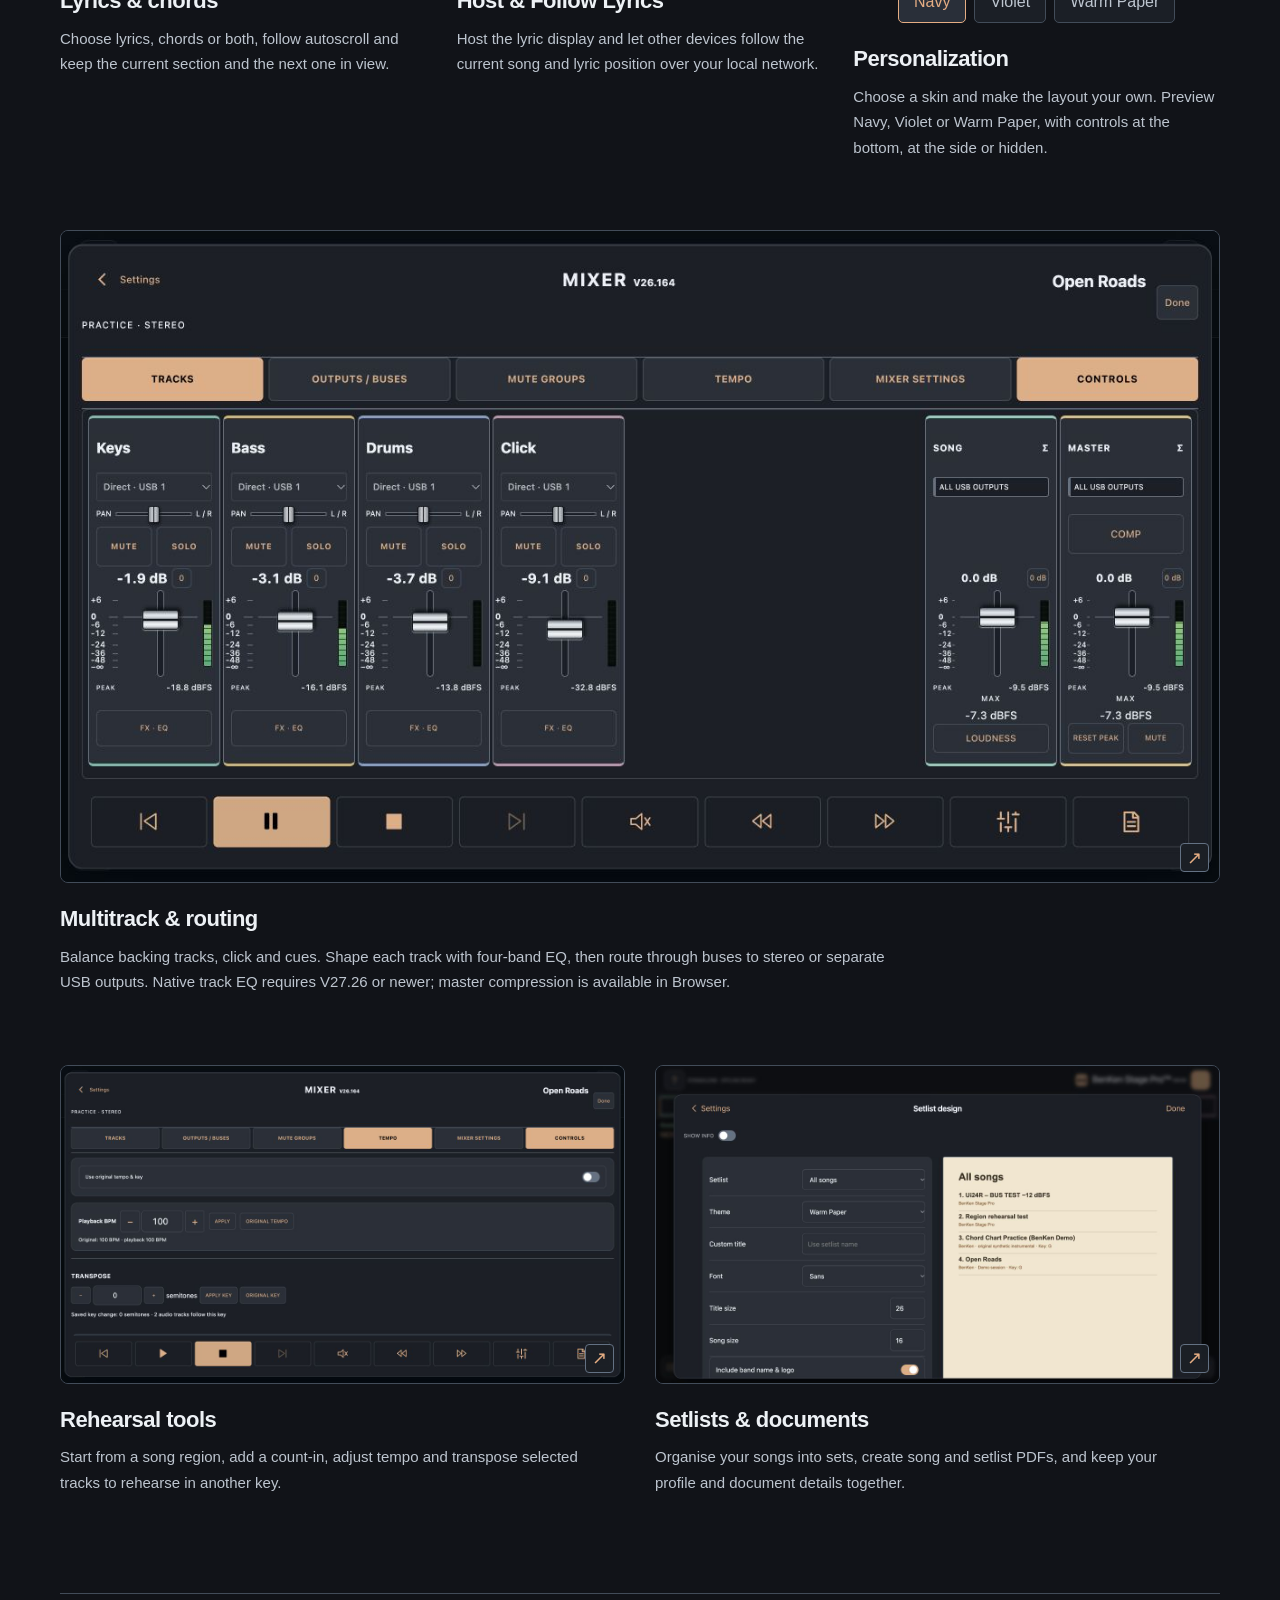
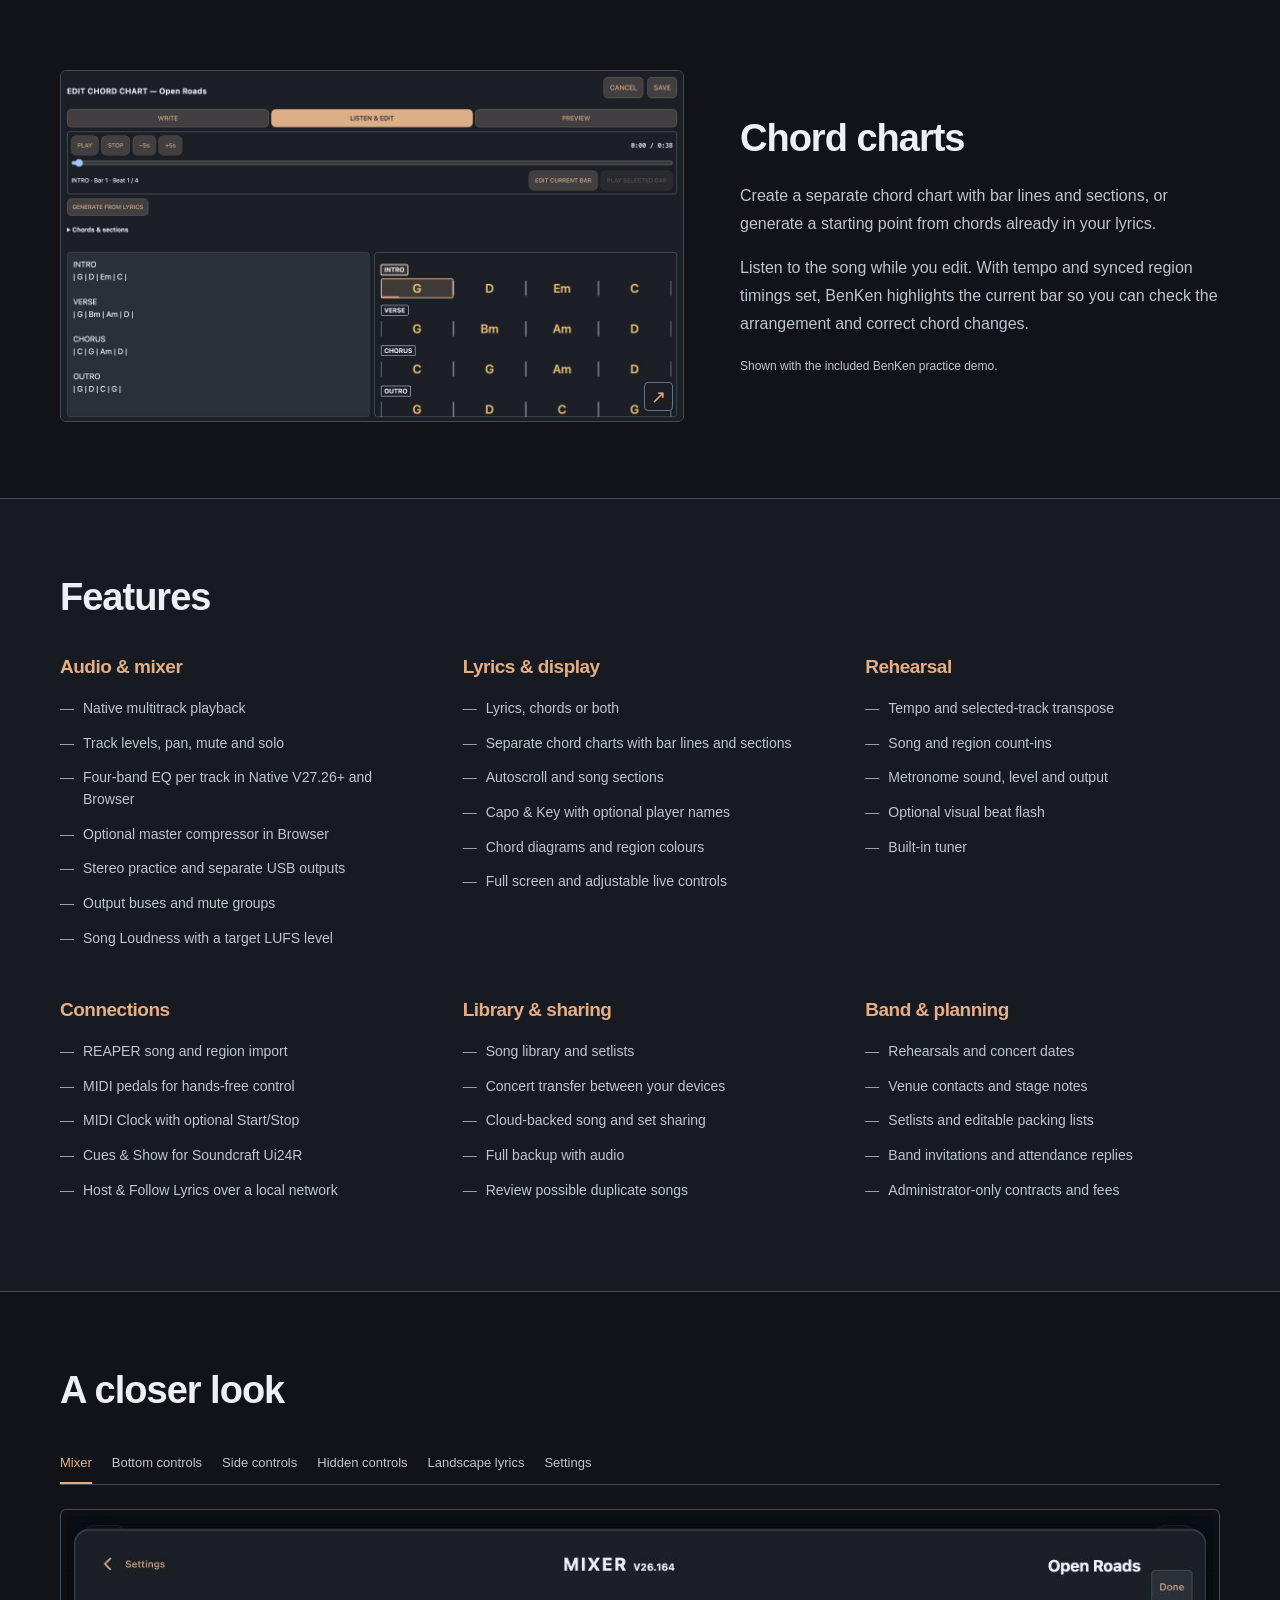
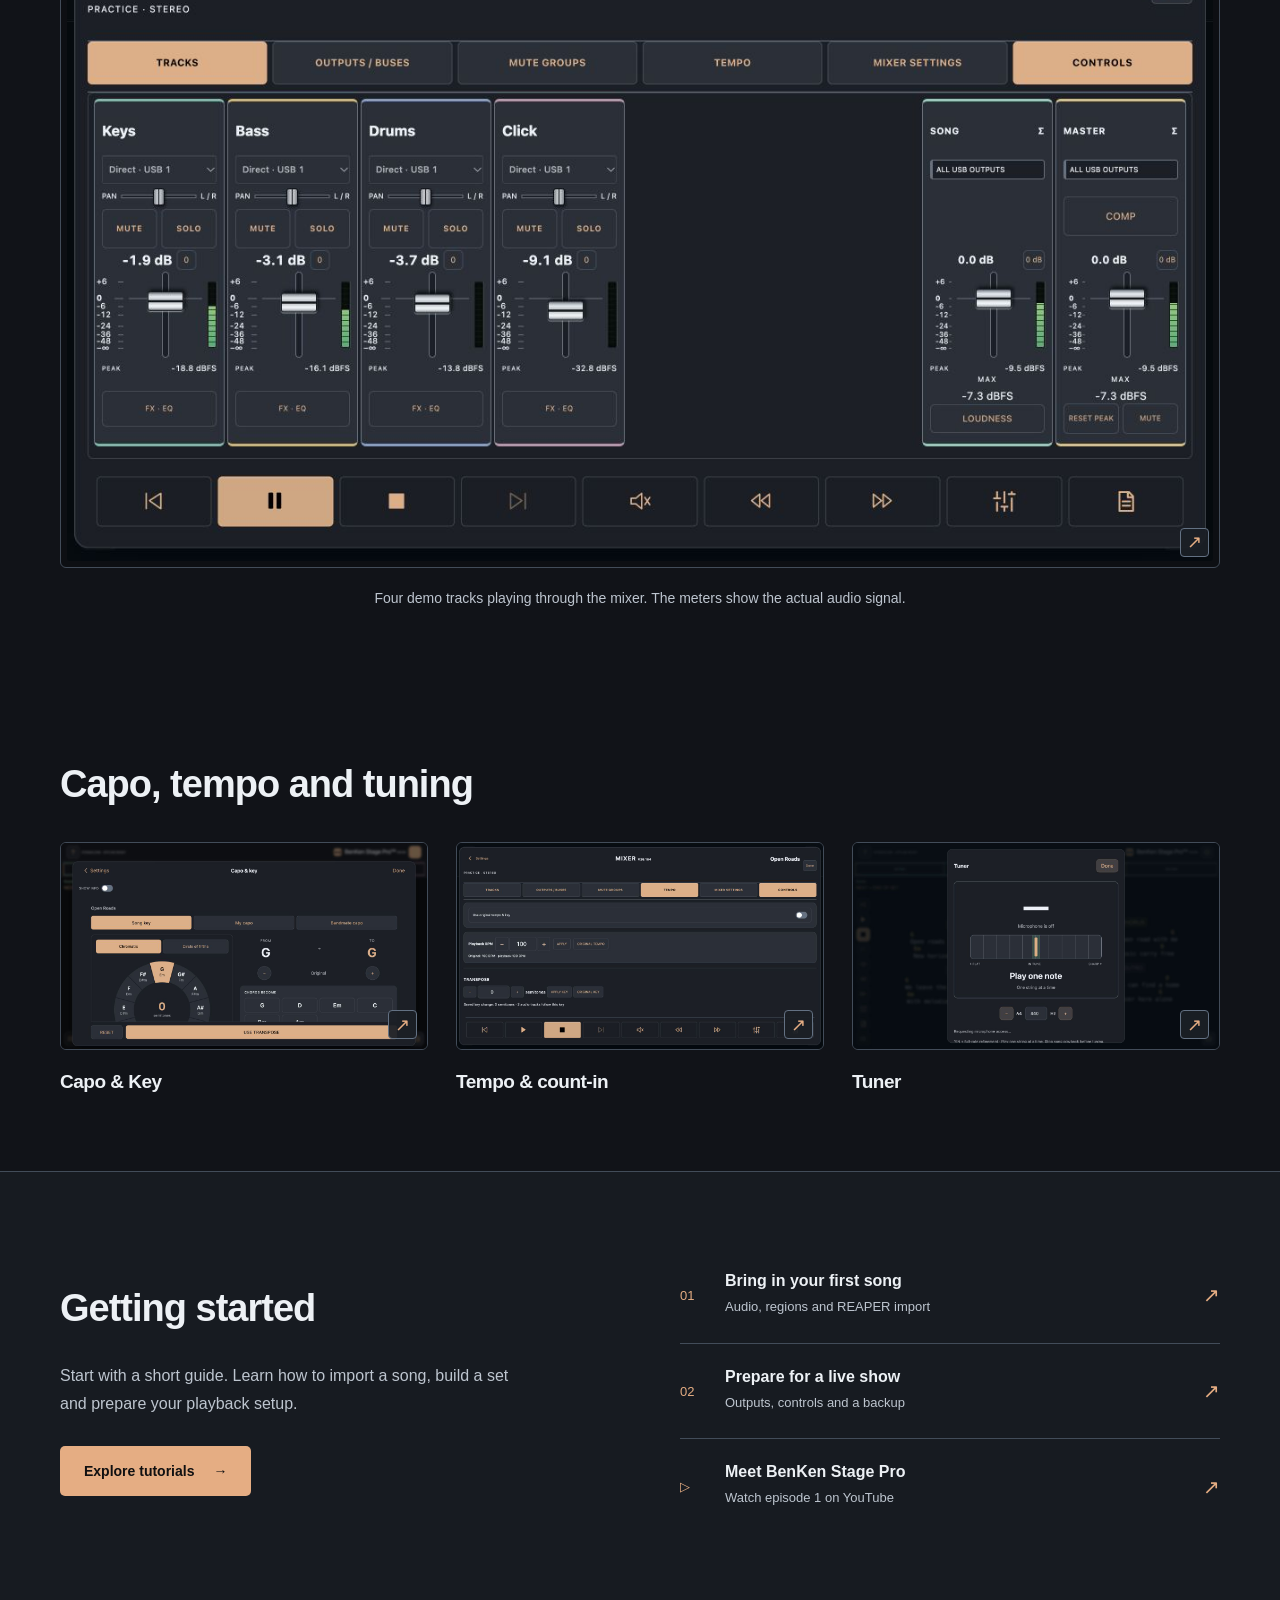
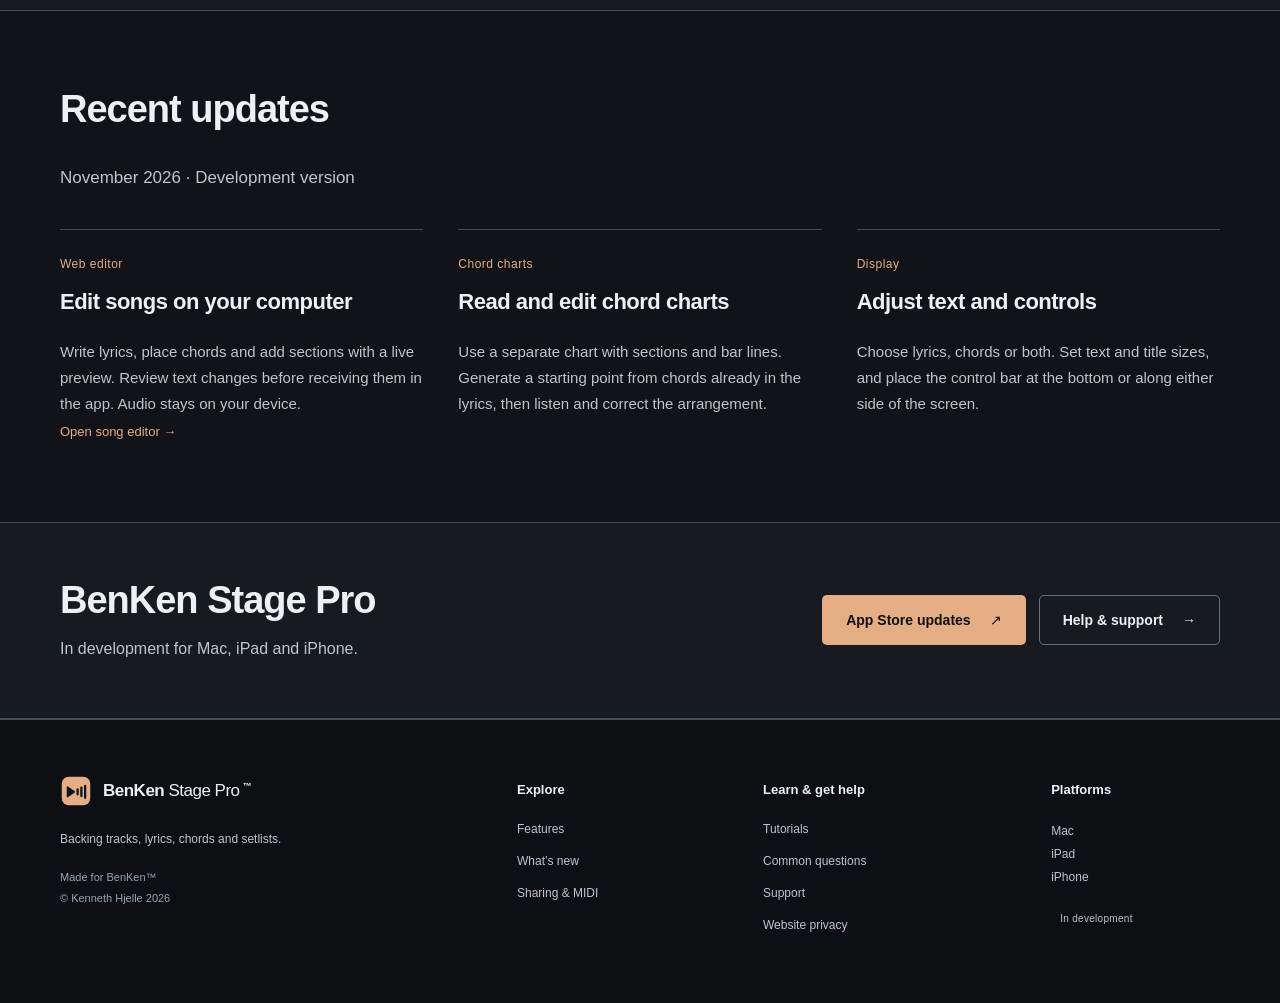
==== commit 1dadeac0: "Show lyrics-only preview, Violet skin and full-width mixer" ====
--- a/index.html
+++ b/index.html
@@ -1,5 +1,5 @@
-<!doctype html><html lang="en"><head><meta charset="utf-8"><meta name="viewport" content="width=device-width,initial-scale=1"><meta name="theme-color" content="#111318"><meta name="description" content="Backing tracks, lyrics, chords and setlists for Mac, iPad and iPhone. Discover BenKen Stage Pro and learn how to prepare your next show."><meta property="og:title" content="BenKen Stage Pro — One app from practice to stage."><meta property="og:description" content="Backing tracks, lyrics, chords and setlists for Mac, iPad and iPhone. Discover BenKen Stage Pro and learn how to prepare your next show."><title>BenKen Stage Pro — One app from practice to stage.</title><link rel="icon" type="image/svg+xml" href="benken-play-sound.svg"><link rel="stylesheet" href="styles.css?v=20261110-9"><script src="tutorials-data.js?v=20261107-1" defer></script><script src="app.js?v=20261110-6" defer></script></head><body class="product-home"><a class="skip" href="#main">Skip to content</a><header class="site-header"><div class="nav-shell"><a class="brand" href="index.html" aria-label="BenKen Stage Pro home"><img src="benken-play-sound.svg" alt="" width="38" height="38"><span>BenKen <b>Stage Pro</b><sup>™</sup></span></a><button class="menu-toggle" aria-expanded="false" aria-controls="main-nav" aria-label="Open menu"><span></span><span></span></button><nav id="main-nav" aria-label="Main navigation"><a href="index.html" aria-current="page">Overview</a><a href="index.html#features">Features</a><a href="index.html#latest">What’s new</a><a href="tutorials.html">Tutorials</a><a href="help.html">Help</a><button class="nav-cta" data-launch>App Store updates <span aria-hidden="true">↗</span></button><a href="editor.html">Song editor</a></nav></div></header><main id="main"><section class="hero shell"><div class="hero-copy"><span class="status-label"><i></i> In development for Mac, iPad &amp; iPhone</span><h1>One app from practice to stage.</h1><p>Backing tracks, lyrics, chords and setlists. <br>Import your songs, rehearse with your tracks and take the same setup to your next gig.</p><div class="actions"><a class="button primary" href="#features">Explore BenKen <span aria-hidden="true">↓</span></a><a class="button secondary" href="tutorials.html">Get started <span aria-hidden="true">→</span></a></div></div><div class="hero-product"><div class="device-frame"><button class="image-open hero-shot" data-image="home-ipad-portrait-dark.png" data-title="Performance view" aria-label="Enlarge portrait iPad home screen"><img src="home-ipad-portrait-dark.png" alt="BenKen home screen in portrait iPad layout with song sections, lyrics and chords, and capo information hidden" fetchpriority="high"><span class="expand-icon" aria-hidden="true">↗</span></button></div><div class="device-foot"><span>BenKen Stage Pro · iPad portrait</span><span>Click to enlarge</span></div></div></section><div class="platform-strip"><div class="shell"><span>Mac · iPad · iPhone</span><i></i><span>Native audio</span><i></i><span>REAPER import</span><i></i><span>Offline playback with downloaded audio</span></div></div>
-<section class="section shell" id="features"><div class="section-heading center"><h2>This is what you need.</h2></div><div class="feature-grid"><article class="feature-card"><button class="image-open portrait-shot" data-image="performance-side-portrait-dark.png" data-title="Lyrics & chords" aria-label="Enlarge Lyrics & chords screenshot"><img src="performance-side-portrait-dark.png" alt="BenKen lyrics and chords in portrait with side controls" loading="lazy"><span class="expand-icon" aria-hidden="true">↗</span></button><div class="card-copy"><h3>Lyrics &amp; chords</h3><p>Choose lyrics, chords or both, follow autoscroll and keep the current section and the next one in view.</p></div></article><article class="feature-card"><button class="image-open portrait-shot" data-image="performance-clean-portrait-dark.png" data-title="Lyrics display" aria-label="Enlarge Lyrics display screenshot"><img src="performance-clean-portrait-dark.png" alt="Complete reading view with lyrics and chords and the control bar hidden" loading="lazy"><span class="expand-icon" aria-hidden="true">↗</span></button><div class="card-copy"><h3>Host &amp; Follow Lyrics</h3><p>Host the lyric display and let other devices follow the current song and lyric position over your local network.</p></div></article><article class="feature-card personalization-card"><button id="skin-image-open" class="image-open portrait-shot" data-image="personalization-navy-portrait.png" data-title="Personalization · Navy &amp; Copper" aria-label="Enlarge selected skin"><img id="skin-image" src="personalization-navy-portrait.png" alt="Complete portrait BenKen screen in Navy &amp; Copper" loading="lazy"><span class="expand-icon" aria-hidden="true">↗</span></button><div class="skin-choices" role="group" aria-label="Choose skin preview"><button type="button" data-skin-preview="navy" aria-pressed="true">Navy</button><button type="button" data-skin-preview="pacific" aria-pressed="false">Pacific</button><button type="button" data-skin-preview="paper" aria-pressed="false">Warm Paper</button></div><div class="card-copy"><h3>Personalization</h3><p>Choose a skin and make the layout your own. Preview Navy, Pacific or Warm Paper, with controls at the bottom, at the side or hidden.</p></div></article><article class="feature-card"><button class="image-open" data-image="mixer-session-dark.png" data-title="Multitrack mixer" aria-label="Enlarge Multitrack mixer screenshot"><img src="mixer-session-dark.png" alt="Complete mixer with four demo tracks and active signal meters" loading="lazy"><span class="expand-icon" aria-hidden="true">↗</span></button><div class="card-copy"><h3>Multitrack &amp; routing</h3><p>Balance backing tracks, click and cues. Shape each track with four-band EQ, then route through buses to stereo or separate USB outputs. Native track EQ requires V27.26 or newer; master compression is available in Browser.</p></div></article><article class="feature-card"><button class="image-open" data-image="tempo-session-dark.png" data-title="Rehearsal tools" aria-label="Enlarge Rehearsal tools screenshot"><img src="tempo-session-dark.png" alt="Complete BenKen tempo and transpose screen" loading="lazy"><span class="expand-icon" aria-hidden="true">↗</span></button><div class="card-copy"><h3>Rehearsal tools</h3><p>Start from a song region, add a count-in, adjust tempo and transpose selected tracks to rehearse in another key.</p></div></article><article class="feature-card"><button class="image-open" data-image="setlist-design-dark-164.png" data-title="Setlists & documents" aria-label="Enlarge Setlists & documents screenshot"><img src="setlist-design-dark-164.png" alt="BenKen setlist design settings in Dark" loading="lazy"><span class="expand-icon" aria-hidden="true">↗</span></button><div class="card-copy"><h3>Setlists &amp; documents</h3><p>Organise your songs into sets, create song and setlist PDFs, and keep your profile and document details together.</p></div></article></div></section>
+<!doctype html><html lang="en"><head><meta charset="utf-8"><meta name="viewport" content="width=device-width,initial-scale=1"><meta name="theme-color" content="#111318"><meta name="description" content="Backing tracks, lyrics, chords and setlists for Mac, iPad and iPhone. Discover BenKen Stage Pro and learn how to prepare your next show."><meta property="og:title" content="BenKen Stage Pro — One app from practice to stage."><meta property="og:description" content="Backing tracks, lyrics, chords and setlists for Mac, iPad and iPhone. Discover BenKen Stage Pro and learn how to prepare your next show."><title>BenKen Stage Pro — One app from practice to stage.</title><link rel="icon" type="image/svg+xml" href="benken-play-sound.svg"><link rel="stylesheet" href="styles.css?v=20261110-10"><script src="tutorials-data.js?v=20261107-1" defer></script><script src="app.js?v=20261110-7" defer></script></head><body class="product-home"><a class="skip" href="#main">Skip to content</a><header class="site-header"><div class="nav-shell"><a class="brand" href="index.html" aria-label="BenKen Stage Pro home"><img src="benken-play-sound.svg" alt="" width="38" height="38"><span>BenKen <b>Stage Pro</b><sup>™</sup></span></a><button class="menu-toggle" aria-expanded="false" aria-controls="main-nav" aria-label="Open menu"><span></span><span></span></button><nav id="main-nav" aria-label="Main navigation"><a href="index.html" aria-current="page">Overview</a><a href="index.html#features">Features</a><a href="index.html#latest">What’s new</a><a href="tutorials.html">Tutorials</a><a href="help.html">Help</a><button class="nav-cta" data-launch>App Store updates <span aria-hidden="true">↗</span></button><a href="editor.html">Song editor</a></nav></div></header><main id="main"><section class="hero shell"><div class="hero-copy"><span class="status-label"><i></i> In development for Mac, iPad &amp; iPhone</span><h1>One app from practice to stage.</h1><p>Backing tracks, lyrics, chords and setlists. <br>Import your songs, rehearse with your tracks and take the same setup to your next gig.</p><div class="actions"><a class="button primary" href="#features">Explore BenKen <span aria-hidden="true">↓</span></a><a class="button secondary" href="tutorials.html">Get started <span aria-hidden="true">→</span></a></div></div><div class="hero-product"><div class="device-frame"><button class="image-open hero-shot" data-image="home-ipad-portrait-dark.png" data-title="Performance view" aria-label="Enlarge portrait iPad home screen"><img src="home-ipad-portrait-dark.png" alt="BenKen home screen in portrait iPad layout with song sections, lyrics and chords, and capo information hidden" fetchpriority="high"><span class="expand-icon" aria-hidden="true">↗</span></button></div><div class="device-foot"><span>BenKen Stage Pro · iPad portrait</span><span>Click to enlarge</span></div></div></section><div class="platform-strip"><div class="shell"><span>Mac · iPad · iPhone</span><i></i><span>Native audio</span><i></i><span>REAPER import</span><i></i><span>Offline playback with downloaded audio</span></div></div>
+<section class="section shell" id="features"><div class="section-heading center"><h2>This is what you need.</h2></div><div class="feature-grid"><article class="feature-card"><button class="image-open portrait-shot" data-image="lyrics-only-portrait-dark.png" data-title="Lyrics & chords" aria-label="Enlarge Lyrics & chords screenshot"><img src="lyrics-only-portrait-dark.png" alt="BenKen in portrait showing lyrics only, with side controls" loading="lazy"><span class="expand-icon" aria-hidden="true">↗</span></button><div class="card-copy"><h3>Lyrics &amp; chords</h3><p>Choose lyrics, chords or both, follow autoscroll and keep the current section and the next one in view.</p></div></article><article class="feature-card"><button class="image-open portrait-shot" data-image="performance-clean-portrait-dark.png" data-title="Lyrics display" aria-label="Enlarge Lyrics display screenshot"><img src="performance-clean-portrait-dark.png" alt="Complete reading view with lyrics and chords and the control bar hidden" loading="lazy"><span class="expand-icon" aria-hidden="true">↗</span></button><div class="card-copy"><h3>Host &amp; Follow Lyrics</h3><p>Host the lyric display and let other devices follow the current song and lyric position over your local network.</p></div></article><article class="feature-card personalization-card"><button id="skin-image-open" class="image-open portrait-shot" data-image="personalization-navy-portrait.png" data-title="Personalization · Navy &amp; Copper" aria-label="Enlarge selected skin"><img id="skin-image" src="personalization-navy-portrait.png" alt="Complete portrait BenKen screen in Navy &amp; Copper" loading="lazy"><span class="expand-icon" aria-hidden="true">↗</span></button><div class="skin-choices" role="group" aria-label="Choose skin preview"><button type="button" data-skin-preview="navy" aria-pressed="true">Navy</button><button type="button" data-skin-preview="violet" aria-pressed="false">Violet</button><button type="button" data-skin-preview="paper" aria-pressed="false">Warm Paper</button></div><div class="card-copy"><h3>Personalization</h3><p>Choose a skin and make the layout your own. Preview Navy, Violet or Warm Paper, with controls at the bottom, at the side or hidden.</p></div></article><article class="feature-card mixer-feature"><button class="image-open" data-image="mixer-session-dark.png" data-title="Multitrack mixer" aria-label="Enlarge Multitrack mixer screenshot"><img src="mixer-session-dark.png" alt="Complete mixer with four demo tracks and active signal meters" loading="lazy"><span class="expand-icon" aria-hidden="true">↗</span></button><div class="card-copy"><h3>Multitrack &amp; routing</h3><p>Balance backing tracks, click and cues. Shape each track with four-band EQ, then route through buses to stereo or separate USB outputs. Native track EQ requires V27.26 or newer; master compression is available in Browser.</p></div></article><article class="feature-card landscape-feature"><button class="image-open" data-image="tempo-session-dark.png" data-title="Rehearsal tools" aria-label="Enlarge Rehearsal tools screenshot"><img src="tempo-session-dark.png" alt="Complete BenKen tempo and transpose screen" loading="lazy"><span class="expand-icon" aria-hidden="true">↗</span></button><div class="card-copy"><h3>Rehearsal tools</h3><p>Start from a song region, add a count-in, adjust tempo and transpose selected tracks to rehearse in another key.</p></div></article><article class="feature-card landscape-feature"><button class="image-open" data-image="setlist-design-dark-164.png" data-title="Setlists & documents" aria-label="Enlarge Setlists & documents screenshot"><img src="setlist-design-dark-164.png" alt="BenKen setlist design settings in Dark" loading="lazy"><span class="expand-icon" aria-hidden="true">↗</span></button><div class="card-copy"><h3>Setlists &amp; documents</h3><p>Organise your songs into sets, create song and setlist PDFs, and keep your profile and document details together.</p></div></article></div></section>
 <section class="section shell chart-feature" id="chord-charts"><button class="image-open" data-image="chord-chart-dark.png" data-title="Chord chart — Listen &amp; edit" aria-label="Enlarge chord chart demo"><img src="chord-chart-dark.png" alt="BenKen chord chart editor with Intro, Verse, Chorus and Outro, bar lines and the current bar highlighted" loading="lazy"><span class="expand-icon" aria-hidden="true">↗</span></button><div><h2>Chord charts</h2><p>Create a separate chord chart with bar lines and sections, or generate a starting point from chords already in your lyrics.</p><p>Listen to the song while you edit. With tempo and synced region timings set, BenKen highlights the current bar so you can check the arrangement and correct chord changes.</p><p class="screen-caption">Shown with the included BenKen practice demo.</p></div></section>
 <section class="section section-tint" id="in-depth"><div class="shell"><div class="section-heading center"><h2>Features</h2></div><div class="feature-directory"><article><h3>Audio &amp; mixer</h3><ul><li>Native multitrack playback</li><li>Track levels, pan, mute and solo</li><li>Four-band EQ per track in Native V27.26+ and Browser</li><li>Optional master compressor in Browser</li><li>Stereo practice and separate USB outputs</li><li>Output buses and mute groups</li><li>Song Loudness with a target LUFS level</li></ul></article><article><h3>Lyrics &amp; display</h3><ul><li>Lyrics, chords or both</li><li>Separate chord charts with bar lines and sections</li><li>Autoscroll and song sections</li><li>Capo & Key with optional player names</li><li>Chord diagrams and region colours</li><li>Full screen and adjustable live controls</li></ul></article><article><h3>Rehearsal</h3><ul><li>Tempo and selected-track transpose</li><li>Song and region count-ins</li><li>Metronome sound, level and output</li><li>Optional visual beat flash</li><li>Built-in tuner</li></ul></article><article><h3>Connections</h3><ul><li>REAPER song and region import</li><li>MIDI pedals for hands-free control</li><li>MIDI Clock with optional Start/Stop</li><li>Cues & Show for Soundcraft Ui24R</li><li>Host & Follow Lyrics over a local network</li></ul></article><article><h3>Library &amp; sharing</h3><ul><li>Song library and setlists</li><li>Concert transfer between your devices</li><li>Cloud-backed song and set sharing</li><li>Full backup with audio</li><li>Review possible duplicate songs</li></ul></article><article><h3>Band &amp; planning</h3><ul><li>Rehearsals and concert dates</li><li>Venue contacts and stage notes</li><li>Setlists and editable packing lists</li><li>Band invitations and attendance replies</li><li>Administrator-only contracts and fees</li></ul></article></div></div></section>
 <section class="section shell" id="workspace"><div class="section-heading"><h2>A closer look</h2><div class="view-tabs" role="tablist" aria-label="Explore app views"><button role="tab" id="tab-mixer" aria-selected="true" aria-controls="screen-panel" data-view="mixer">Mixer</button><button role="tab" id="tab-stage" aria-selected="false" aria-controls="screen-panel" tabindex="-1" data-view="stage">Bottom controls</button><button role="tab" id="tab-side" aria-selected="false" aria-controls="screen-panel" tabindex="-1" data-view="side">Side controls</button><button role="tab" id="tab-clean" aria-selected="false" aria-controls="screen-panel" tabindex="-1" data-view="clean">Hidden controls</button><button role="tab" id="tab-landscape" aria-selected="false" aria-controls="screen-panel" tabindex="-1" data-view="landscape">Landscape lyrics</button><button role="tab" id="tab-settings" aria-selected="false" aria-controls="screen-panel" tabindex="-1" data-view="settings">Settings</button></div></div><div id="screen-panel" role="tabpanel" aria-labelledby="tab-mixer"><button class="image-open wide-screen" id="product-enlarge" data-image="mixer-session-dark.png" data-title="Mixer · Demo session" aria-label="Enlarge selected app view"><img id="product-screen" src="mixer-session-dark.png" alt="The complete BenKen mixer playing a four-track demo, with active signal meters and no controls covering the faders" loading="lazy"><span class="expand-icon" aria-hidden="true">↗</span></button><p id="screen-caption" class="screen-caption">Four demo tracks playing through the mixer. The meters show the actual audio signal.</p></div></section>
--- a/styles.css
+++ b/styles.css
@@ -85,3 +85,13 @@
 .product-home .tool-grid .image-open img{aspect-ratio:16/9}
 @media(max-width:1000px){.product-home .feature-grid{grid-template-columns:repeat(2,minmax(0,1fr))}}
 @media(max-width:600px){.product-home .feature-grid{grid-template-columns:1fr}}
+
+/* Give the complete mixer a full-width row instead of a small thumbnail. */
+.product-home .feature-grid{grid-template-columns:repeat(6,minmax(0,1fr))}
+.product-home .feature-card{grid-column:span 2}
+.product-home .feature-card.mixer-feature{grid-column:1/-1}
+.product-home .feature-card.landscape-feature{grid-column:span 3}
+.product-home .mixer-feature .image-open img{aspect-ratio:auto;height:auto;object-fit:contain}
+.product-home .mixer-feature .card-copy p{max-width:850px}
+@media(max-width:800px){.product-home .feature-grid{grid-template-columns:repeat(2,minmax(0,1fr))}.product-home .feature-card{grid-column:span 1}.product-home .feature-card.landscape-feature{grid-column:span 1}}
+@media(max-width:600px){.product-home .feature-grid{grid-template-columns:1fr}.product-home .feature-card,.product-home .feature-card.landscape-feature{grid-column:1/-1}}
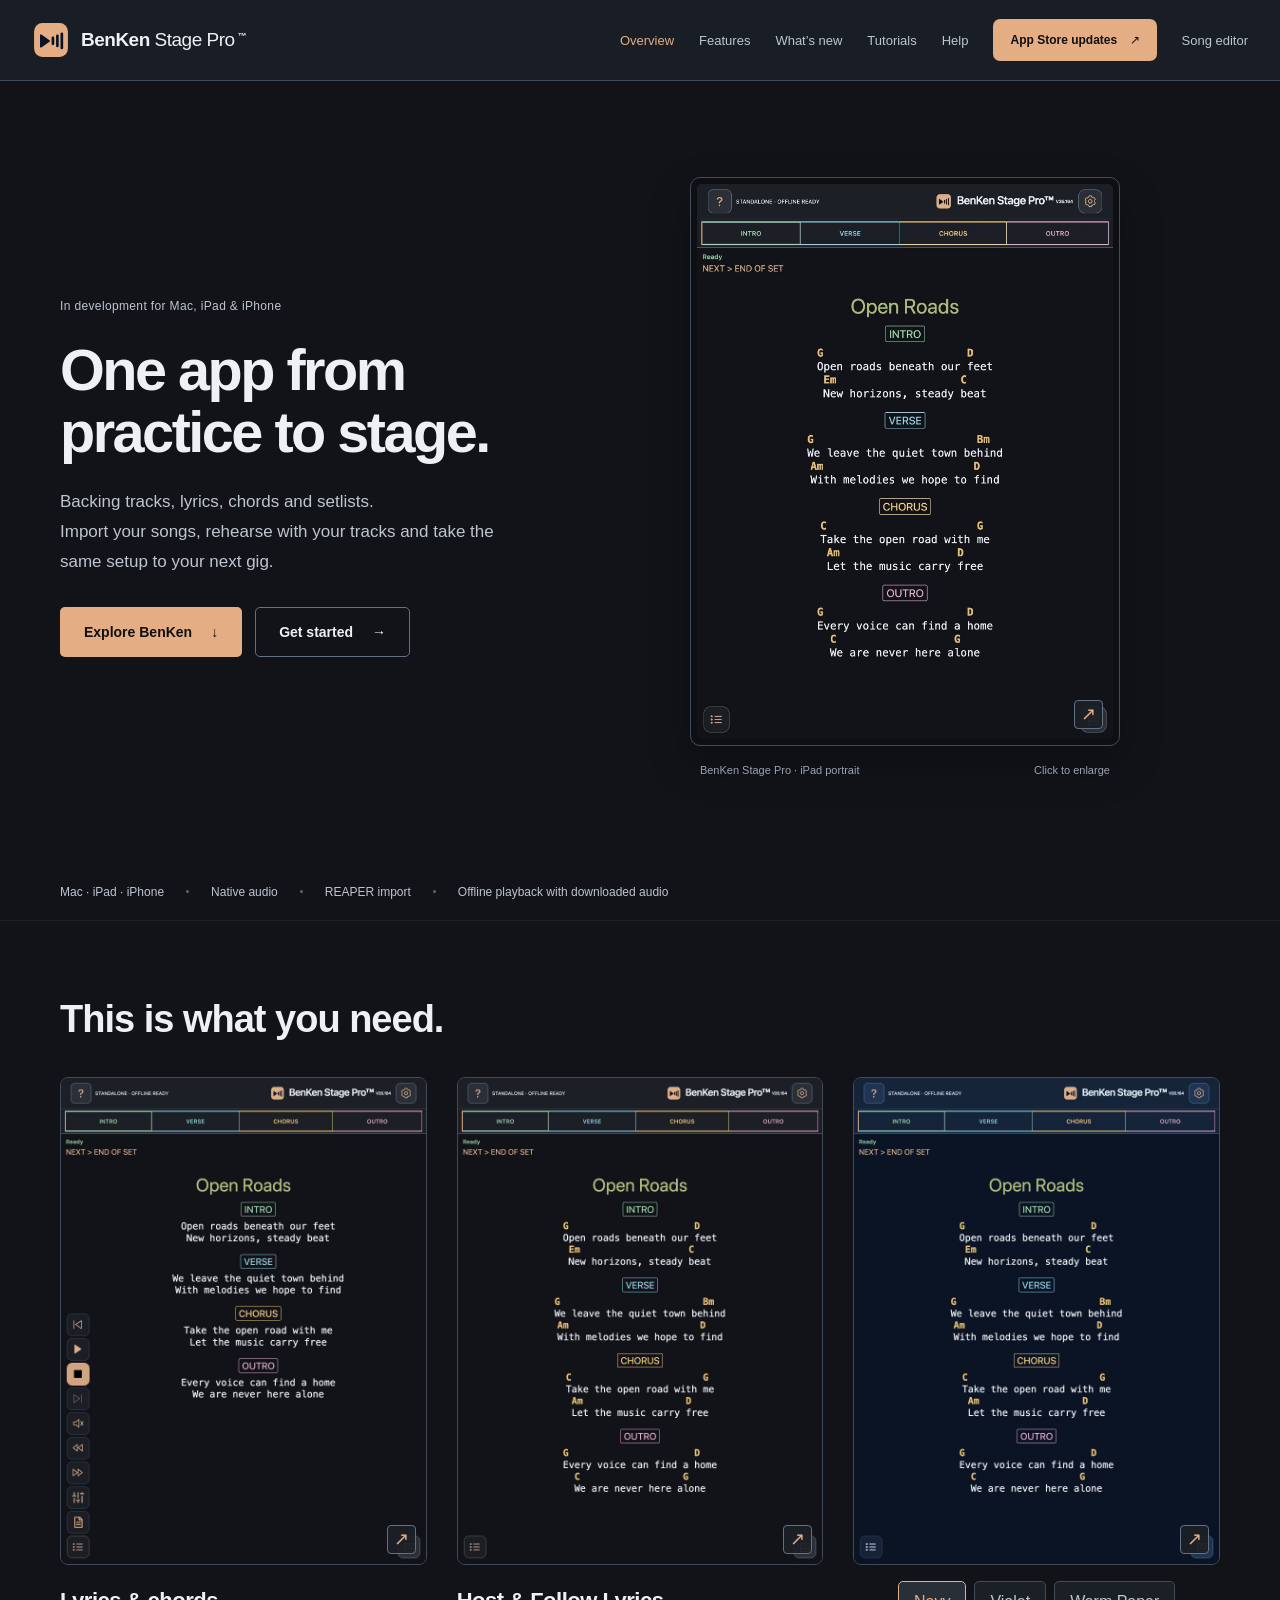
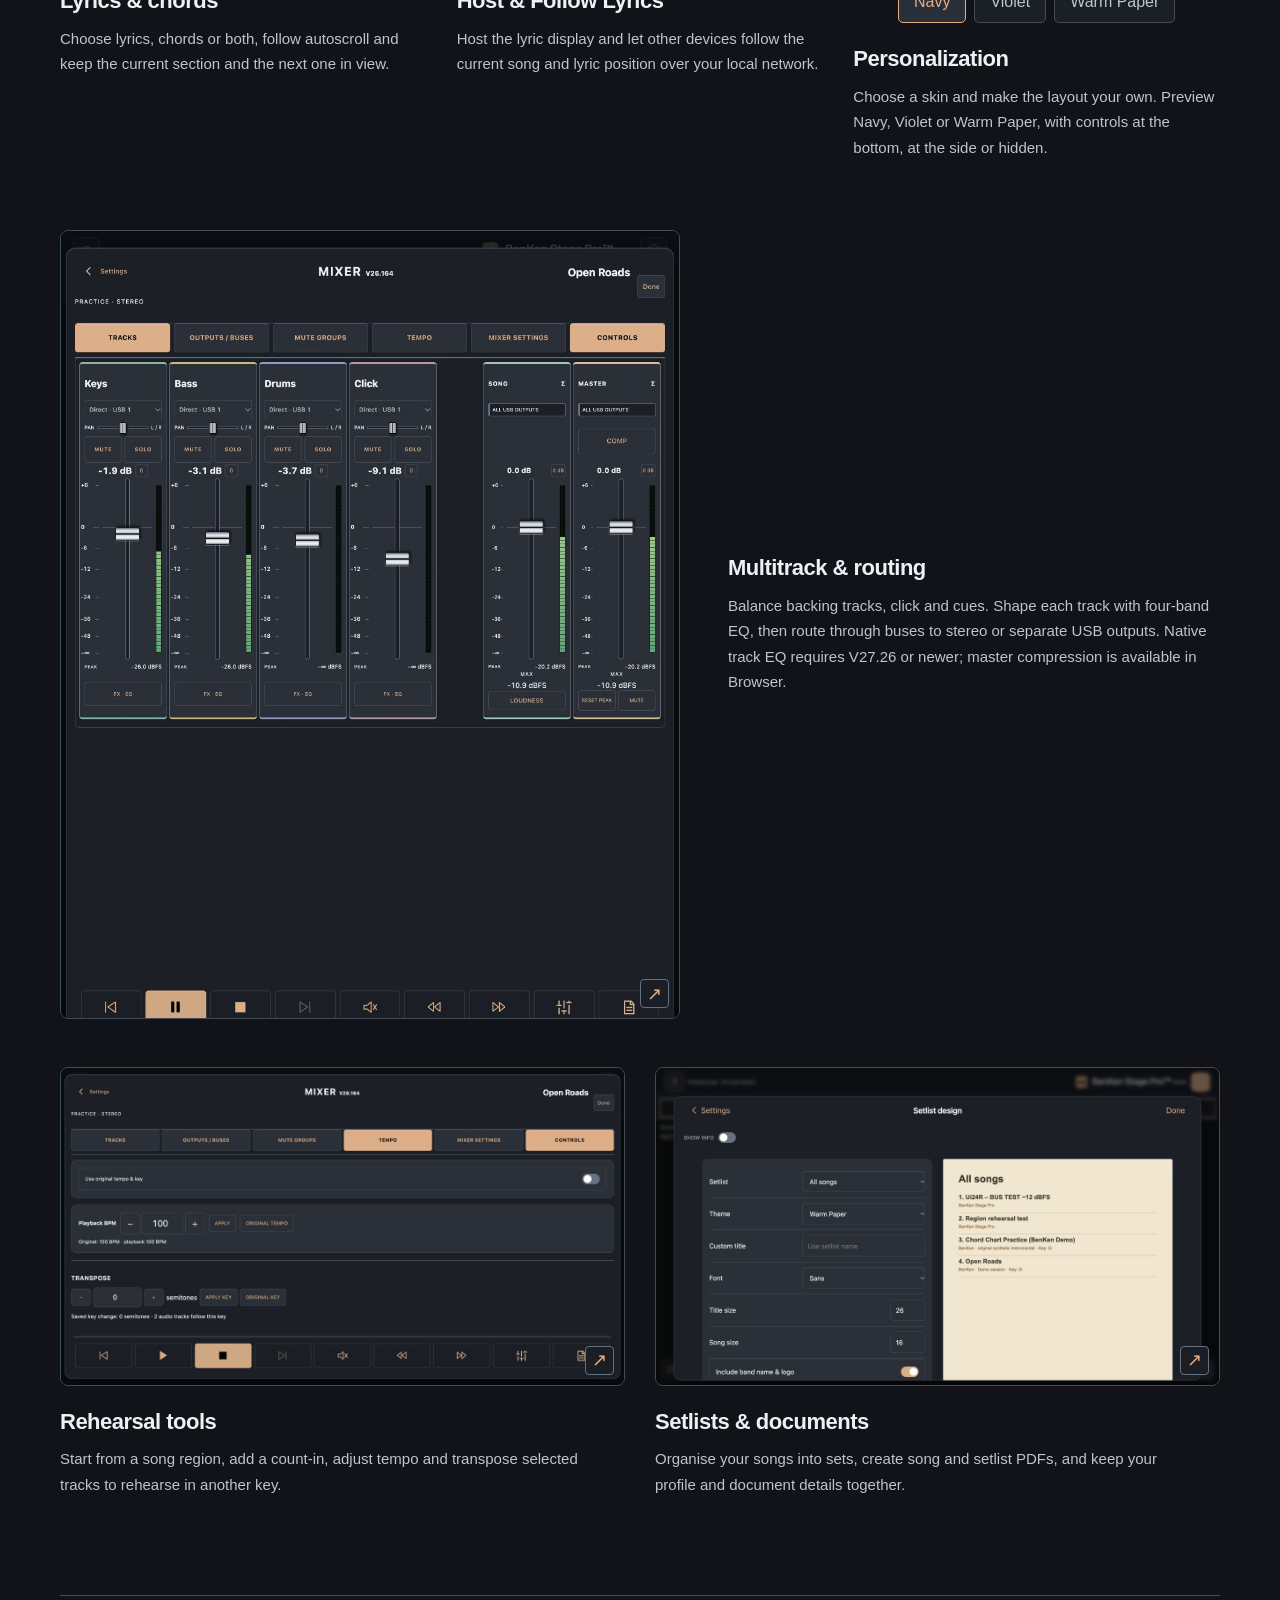
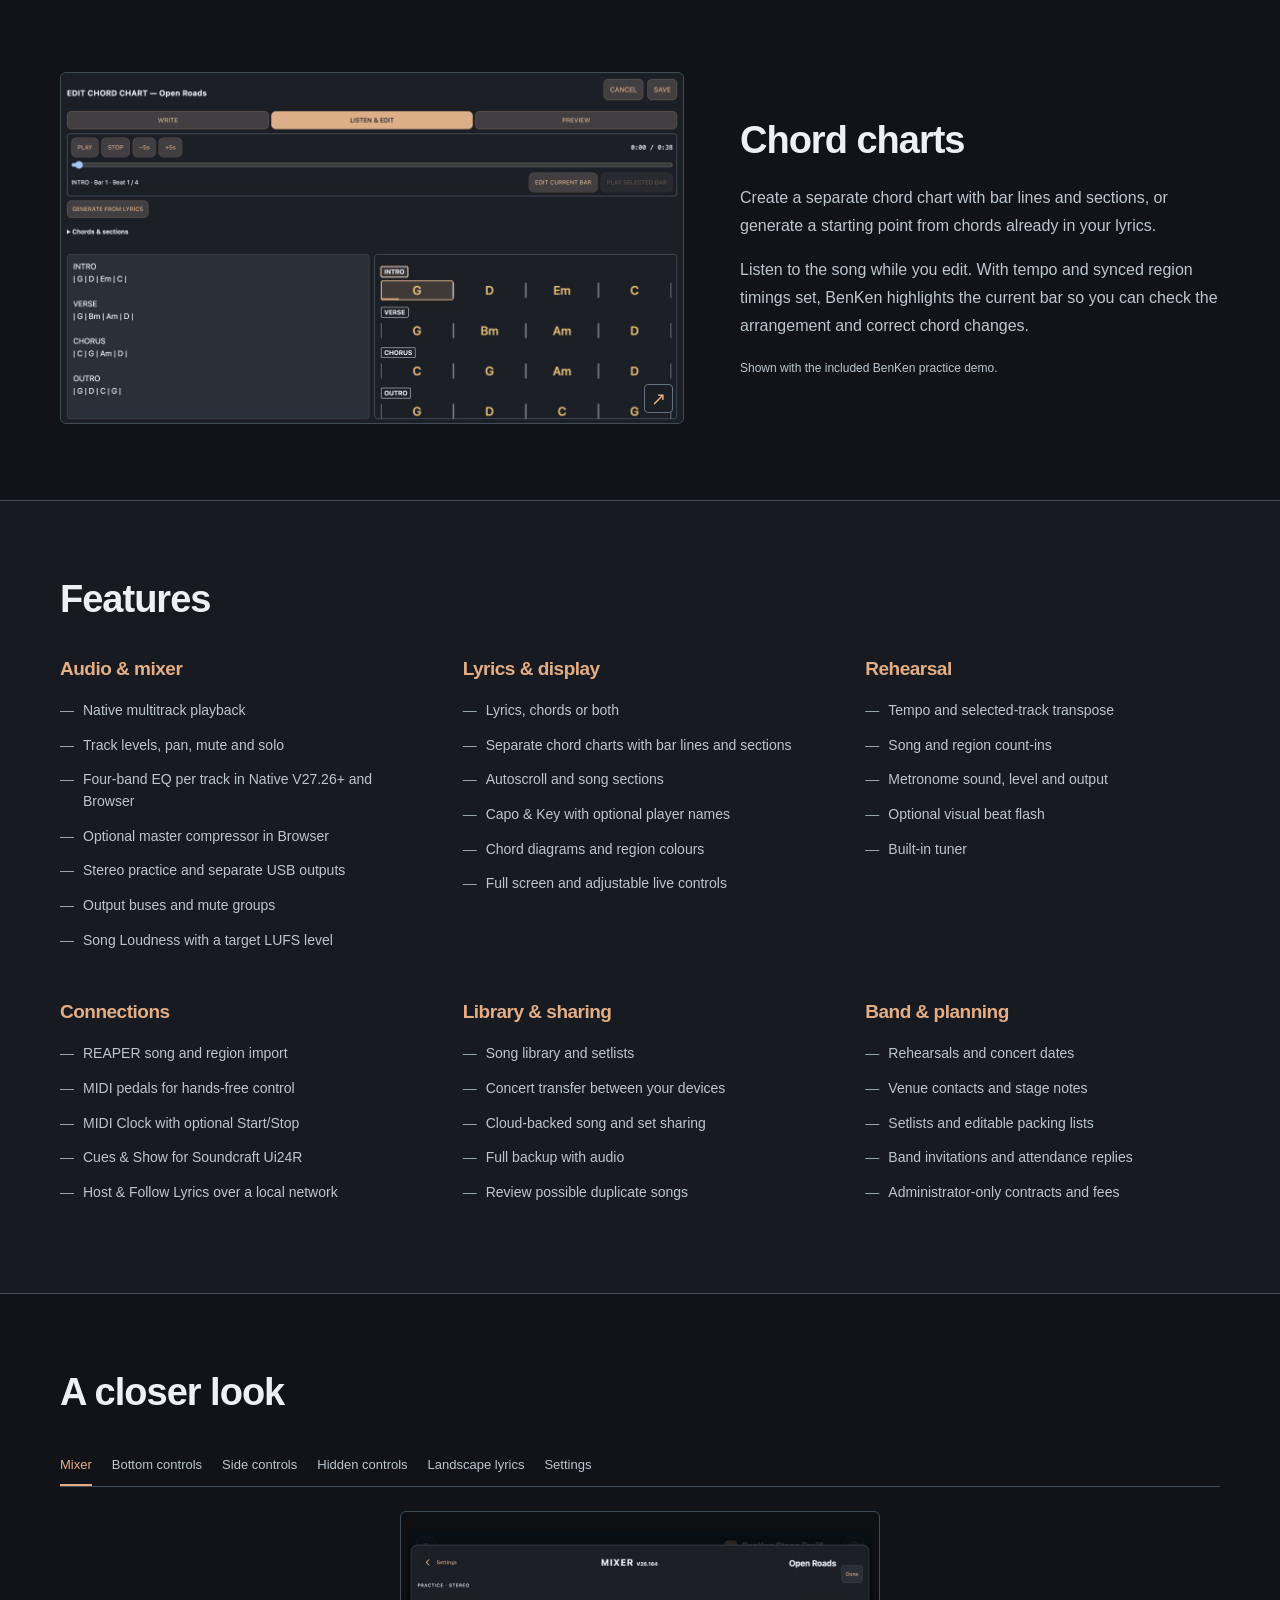
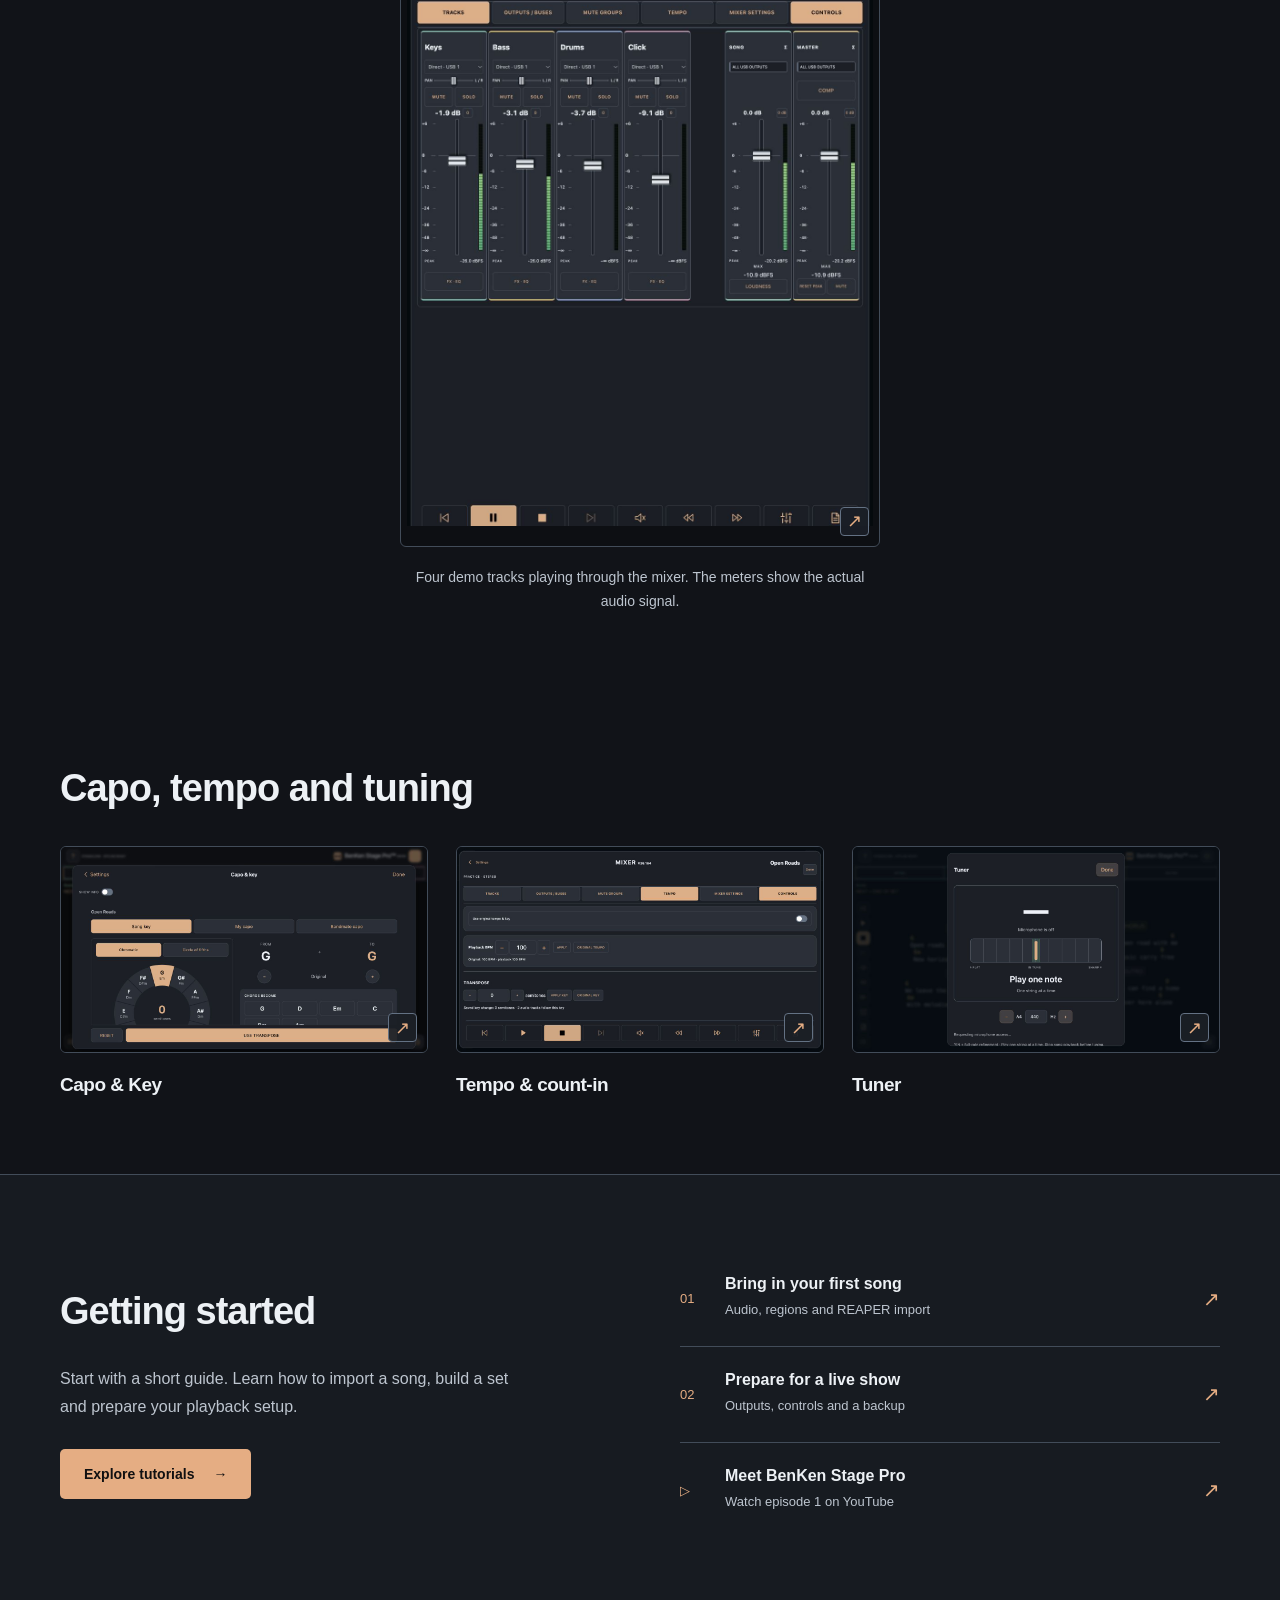
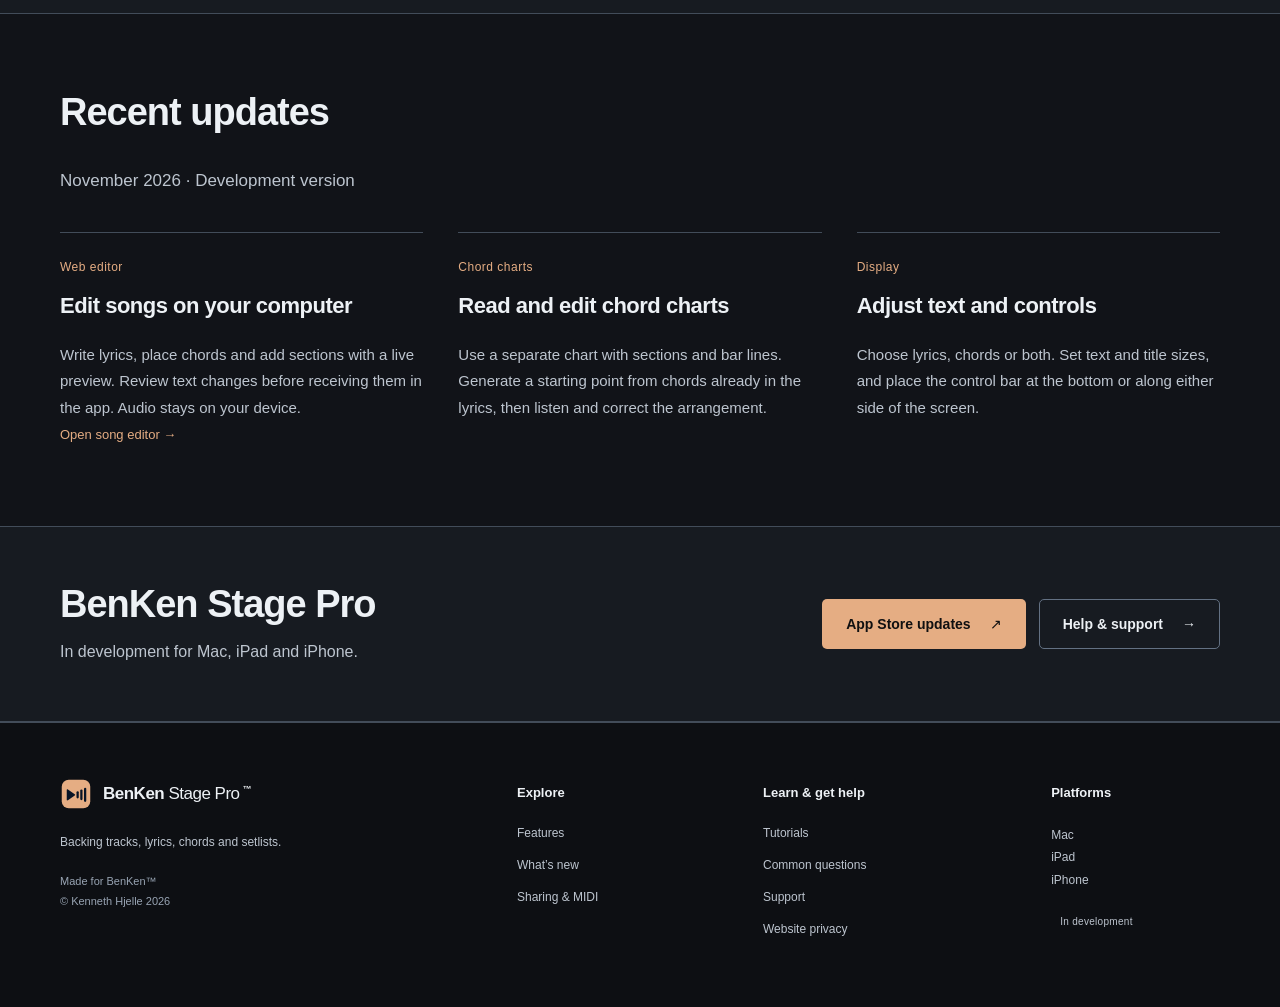
==== commit 4b900737: "Use portrait mixer screenshots across homepage" ====
--- a/index.html
+++ b/index.html
@@ -1,8 +1,8 @@
-<!doctype html><html lang="en"><head><meta charset="utf-8"><meta name="viewport" content="width=device-width,initial-scale=1"><meta name="theme-color" content="#111318"><meta name="description" content="Backing tracks, lyrics, chords and setlists for Mac, iPad and iPhone. Discover BenKen Stage Pro and learn how to prepare your next show."><meta property="og:title" content="BenKen Stage Pro — One app from practice to stage."><meta property="og:description" content="Backing tracks, lyrics, chords and setlists for Mac, iPad and iPhone. Discover BenKen Stage Pro and learn how to prepare your next show."><title>BenKen Stage Pro — One app from practice to stage.</title><link rel="icon" type="image/svg+xml" href="benken-play-sound.svg"><link rel="stylesheet" href="styles.css?v=20261110-10"><script src="tutorials-data.js?v=20261107-1" defer></script><script src="app.js?v=20261110-7" defer></script></head><body class="product-home"><a class="skip" href="#main">Skip to content</a><header class="site-header"><div class="nav-shell"><a class="brand" href="index.html" aria-label="BenKen Stage Pro home"><img src="benken-play-sound.svg" alt="" width="38" height="38"><span>BenKen <b>Stage Pro</b><sup>™</sup></span></a><button class="menu-toggle" aria-expanded="false" aria-controls="main-nav" aria-label="Open menu"><span></span><span></span></button><nav id="main-nav" aria-label="Main navigation"><a href="index.html" aria-current="page">Overview</a><a href="index.html#features">Features</a><a href="index.html#latest">What’s new</a><a href="tutorials.html">Tutorials</a><a href="help.html">Help</a><button class="nav-cta" data-launch>App Store updates <span aria-hidden="true">↗</span></button><a href="editor.html">Song editor</a></nav></div></header><main id="main"><section class="hero shell"><div class="hero-copy"><span class="status-label"><i></i> In development for Mac, iPad &amp; iPhone</span><h1>One app from practice to stage.</h1><p>Backing tracks, lyrics, chords and setlists. <br>Import your songs, rehearse with your tracks and take the same setup to your next gig.</p><div class="actions"><a class="button primary" href="#features">Explore BenKen <span aria-hidden="true">↓</span></a><a class="button secondary" href="tutorials.html">Get started <span aria-hidden="true">→</span></a></div></div><div class="hero-product"><div class="device-frame"><button class="image-open hero-shot" data-image="home-ipad-portrait-dark.png" data-title="Performance view" aria-label="Enlarge portrait iPad home screen"><img src="home-ipad-portrait-dark.png" alt="BenKen home screen in portrait iPad layout with song sections, lyrics and chords, and capo information hidden" fetchpriority="high"><span class="expand-icon" aria-hidden="true">↗</span></button></div><div class="device-foot"><span>BenKen Stage Pro · iPad portrait</span><span>Click to enlarge</span></div></div></section><div class="platform-strip"><div class="shell"><span>Mac · iPad · iPhone</span><i></i><span>Native audio</span><i></i><span>REAPER import</span><i></i><span>Offline playback with downloaded audio</span></div></div>
-<section class="section shell" id="features"><div class="section-heading center"><h2>This is what you need.</h2></div><div class="feature-grid"><article class="feature-card"><button class="image-open portrait-shot" data-image="lyrics-only-portrait-dark.png" data-title="Lyrics & chords" aria-label="Enlarge Lyrics & chords screenshot"><img src="lyrics-only-portrait-dark.png" alt="BenKen in portrait showing lyrics only, with side controls" loading="lazy"><span class="expand-icon" aria-hidden="true">↗</span></button><div class="card-copy"><h3>Lyrics &amp; chords</h3><p>Choose lyrics, chords or both, follow autoscroll and keep the current section and the next one in view.</p></div></article><article class="feature-card"><button class="image-open portrait-shot" data-image="performance-clean-portrait-dark.png" data-title="Lyrics display" aria-label="Enlarge Lyrics display screenshot"><img src="performance-clean-portrait-dark.png" alt="Complete reading view with lyrics and chords and the control bar hidden" loading="lazy"><span class="expand-icon" aria-hidden="true">↗</span></button><div class="card-copy"><h3>Host &amp; Follow Lyrics</h3><p>Host the lyric display and let other devices follow the current song and lyric position over your local network.</p></div></article><article class="feature-card personalization-card"><button id="skin-image-open" class="image-open portrait-shot" data-image="personalization-navy-portrait.png" data-title="Personalization · Navy &amp; Copper" aria-label="Enlarge selected skin"><img id="skin-image" src="personalization-navy-portrait.png" alt="Complete portrait BenKen screen in Navy &amp; Copper" loading="lazy"><span class="expand-icon" aria-hidden="true">↗</span></button><div class="skin-choices" role="group" aria-label="Choose skin preview"><button type="button" data-skin-preview="navy" aria-pressed="true">Navy</button><button type="button" data-skin-preview="violet" aria-pressed="false">Violet</button><button type="button" data-skin-preview="paper" aria-pressed="false">Warm Paper</button></div><div class="card-copy"><h3>Personalization</h3><p>Choose a skin and make the layout your own. Preview Navy, Violet or Warm Paper, with controls at the bottom, at the side or hidden.</p></div></article><article class="feature-card mixer-feature"><button class="image-open" data-image="mixer-session-dark.png" data-title="Multitrack mixer" aria-label="Enlarge Multitrack mixer screenshot"><img src="mixer-session-dark.png" alt="Complete mixer with four demo tracks and active signal meters" loading="lazy"><span class="expand-icon" aria-hidden="true">↗</span></button><div class="card-copy"><h3>Multitrack &amp; routing</h3><p>Balance backing tracks, click and cues. Shape each track with four-band EQ, then route through buses to stereo or separate USB outputs. Native track EQ requires V27.26 or newer; master compression is available in Browser.</p></div></article><article class="feature-card landscape-feature"><button class="image-open" data-image="tempo-session-dark.png" data-title="Rehearsal tools" aria-label="Enlarge Rehearsal tools screenshot"><img src="tempo-session-dark.png" alt="Complete BenKen tempo and transpose screen" loading="lazy"><span class="expand-icon" aria-hidden="true">↗</span></button><div class="card-copy"><h3>Rehearsal tools</h3><p>Start from a song region, add a count-in, adjust tempo and transpose selected tracks to rehearse in another key.</p></div></article><article class="feature-card landscape-feature"><button class="image-open" data-image="setlist-design-dark-164.png" data-title="Setlists & documents" aria-label="Enlarge Setlists & documents screenshot"><img src="setlist-design-dark-164.png" alt="BenKen setlist design settings in Dark" loading="lazy"><span class="expand-icon" aria-hidden="true">↗</span></button><div class="card-copy"><h3>Setlists &amp; documents</h3><p>Organise your songs into sets, create song and setlist PDFs, and keep your profile and document details together.</p></div></article></div></section>
+<!doctype html><html lang="en"><head><meta charset="utf-8"><meta name="viewport" content="width=device-width,initial-scale=1"><meta name="theme-color" content="#111318"><meta name="description" content="Backing tracks, lyrics, chords and setlists for Mac, iPad and iPhone. Discover BenKen Stage Pro and learn how to prepare your next show."><meta property="og:title" content="BenKen Stage Pro — One app from practice to stage."><meta property="og:description" content="Backing tracks, lyrics, chords and setlists for Mac, iPad and iPhone. Discover BenKen Stage Pro and learn how to prepare your next show."><title>BenKen Stage Pro — One app from practice to stage.</title><link rel="icon" type="image/svg+xml" href="benken-play-sound.svg"><link rel="stylesheet" href="styles.css?v=20261110-11"><script src="tutorials-data.js?v=20261107-1" defer></script><script src="app.js?v=20261110-8" defer></script></head><body class="product-home"><a class="skip" href="#main">Skip to content</a><header class="site-header"><div class="nav-shell"><a class="brand" href="index.html" aria-label="BenKen Stage Pro home"><img src="benken-play-sound.svg" alt="" width="38" height="38"><span>BenKen <b>Stage Pro</b><sup>™</sup></span></a><button class="menu-toggle" aria-expanded="false" aria-controls="main-nav" aria-label="Open menu"><span></span><span></span></button><nav id="main-nav" aria-label="Main navigation"><a href="index.html" aria-current="page">Overview</a><a href="index.html#features">Features</a><a href="index.html#latest">What’s new</a><a href="tutorials.html">Tutorials</a><a href="help.html">Help</a><button class="nav-cta" data-launch>App Store updates <span aria-hidden="true">↗</span></button><a href="editor.html">Song editor</a></nav></div></header><main id="main"><section class="hero shell"><div class="hero-copy"><span class="status-label"><i></i> In development for Mac, iPad &amp; iPhone</span><h1>One app from practice to stage.</h1><p>Backing tracks, lyrics, chords and setlists. <br>Import your songs, rehearse with your tracks and take the same setup to your next gig.</p><div class="actions"><a class="button primary" href="#features">Explore BenKen <span aria-hidden="true">↓</span></a><a class="button secondary" href="tutorials.html">Get started <span aria-hidden="true">→</span></a></div></div><div class="hero-product"><div class="device-frame"><button class="image-open hero-shot" data-image="home-ipad-portrait-dark.png" data-title="Performance view" aria-label="Enlarge portrait iPad home screen"><img src="home-ipad-portrait-dark.png" alt="BenKen home screen in portrait iPad layout with song sections, lyrics and chords, and capo information hidden" fetchpriority="high"><span class="expand-icon" aria-hidden="true">↗</span></button></div><div class="device-foot"><span>BenKen Stage Pro · iPad portrait</span><span>Click to enlarge</span></div></div></section><div class="platform-strip"><div class="shell"><span>Mac · iPad · iPhone</span><i></i><span>Native audio</span><i></i><span>REAPER import</span><i></i><span>Offline playback with downloaded audio</span></div></div>
+<section class="section shell" id="features"><div class="section-heading center"><h2>This is what you need.</h2></div><div class="feature-grid"><article class="feature-card"><button class="image-open portrait-shot" data-image="lyrics-only-portrait-dark.png" data-title="Lyrics & chords" aria-label="Enlarge Lyrics & chords screenshot"><img src="lyrics-only-portrait-dark.png" alt="BenKen in portrait showing lyrics only, with side controls" loading="lazy"><span class="expand-icon" aria-hidden="true">↗</span></button><div class="card-copy"><h3>Lyrics &amp; chords</h3><p>Choose lyrics, chords or both, follow autoscroll and keep the current section and the next one in view.</p></div></article><article class="feature-card"><button class="image-open portrait-shot" data-image="performance-clean-portrait-dark.png" data-title="Lyrics display" aria-label="Enlarge Lyrics display screenshot"><img src="performance-clean-portrait-dark.png" alt="Complete reading view with lyrics and chords and the control bar hidden" loading="lazy"><span class="expand-icon" aria-hidden="true">↗</span></button><div class="card-copy"><h3>Host &amp; Follow Lyrics</h3><p>Host the lyric display and let other devices follow the current song and lyric position over your local network.</p></div></article><article class="feature-card personalization-card"><button id="skin-image-open" class="image-open portrait-shot" data-image="personalization-navy-portrait.png" data-title="Personalization · Navy &amp; Copper" aria-label="Enlarge selected skin"><img id="skin-image" src="personalization-navy-portrait.png" alt="Complete portrait BenKen screen in Navy &amp; Copper" loading="lazy"><span class="expand-icon" aria-hidden="true">↗</span></button><div class="skin-choices" role="group" aria-label="Choose skin preview"><button type="button" data-skin-preview="navy" aria-pressed="true">Navy</button><button type="button" data-skin-preview="violet" aria-pressed="false">Violet</button><button type="button" data-skin-preview="paper" aria-pressed="false">Warm Paper</button></div><div class="card-copy"><h3>Personalization</h3><p>Choose a skin and make the layout your own. Preview Navy, Violet or Warm Paper, with controls at the bottom, at the side or hidden.</p></div></article><article class="feature-card mixer-feature"><button class="image-open" data-image="mixer-portrait-dark.png" data-title="Multitrack mixer" aria-label="Enlarge Multitrack mixer screenshot"><img src="mixer-portrait-dark.png" alt="Complete mixer with four demo tracks and active signal meters" loading="lazy"><span class="expand-icon" aria-hidden="true">↗</span></button><div class="card-copy"><h3>Multitrack &amp; routing</h3><p>Balance backing tracks, click and cues. Shape each track with four-band EQ, then route through buses to stereo or separate USB outputs. Native track EQ requires V27.26 or newer; master compression is available in Browser.</p></div></article><article class="feature-card landscape-feature"><button class="image-open" data-image="tempo-session-dark.png" data-title="Rehearsal tools" aria-label="Enlarge Rehearsal tools screenshot"><img src="tempo-session-dark.png" alt="Complete BenKen tempo and transpose screen" loading="lazy"><span class="expand-icon" aria-hidden="true">↗</span></button><div class="card-copy"><h3>Rehearsal tools</h3><p>Start from a song region, add a count-in, adjust tempo and transpose selected tracks to rehearse in another key.</p></div></article><article class="feature-card landscape-feature"><button class="image-open" data-image="setlist-design-dark-164.png" data-title="Setlists & documents" aria-label="Enlarge Setlists & documents screenshot"><img src="setlist-design-dark-164.png" alt="BenKen setlist design settings in Dark" loading="lazy"><span class="expand-icon" aria-hidden="true">↗</span></button><div class="card-copy"><h3>Setlists &amp; documents</h3><p>Organise your songs into sets, create song and setlist PDFs, and keep your profile and document details together.</p></div></article></div></section>
 <section class="section shell chart-feature" id="chord-charts"><button class="image-open" data-image="chord-chart-dark.png" data-title="Chord chart — Listen &amp; edit" aria-label="Enlarge chord chart demo"><img src="chord-chart-dark.png" alt="BenKen chord chart editor with Intro, Verse, Chorus and Outro, bar lines and the current bar highlighted" loading="lazy"><span class="expand-icon" aria-hidden="true">↗</span></button><div><h2>Chord charts</h2><p>Create a separate chord chart with bar lines and sections, or generate a starting point from chords already in your lyrics.</p><p>Listen to the song while you edit. With tempo and synced region timings set, BenKen highlights the current bar so you can check the arrangement and correct chord changes.</p><p class="screen-caption">Shown with the included BenKen practice demo.</p></div></section>
 <section class="section section-tint" id="in-depth"><div class="shell"><div class="section-heading center"><h2>Features</h2></div><div class="feature-directory"><article><h3>Audio &amp; mixer</h3><ul><li>Native multitrack playback</li><li>Track levels, pan, mute and solo</li><li>Four-band EQ per track in Native V27.26+ and Browser</li><li>Optional master compressor in Browser</li><li>Stereo practice and separate USB outputs</li><li>Output buses and mute groups</li><li>Song Loudness with a target LUFS level</li></ul></article><article><h3>Lyrics &amp; display</h3><ul><li>Lyrics, chords or both</li><li>Separate chord charts with bar lines and sections</li><li>Autoscroll and song sections</li><li>Capo & Key with optional player names</li><li>Chord diagrams and region colours</li><li>Full screen and adjustable live controls</li></ul></article><article><h3>Rehearsal</h3><ul><li>Tempo and selected-track transpose</li><li>Song and region count-ins</li><li>Metronome sound, level and output</li><li>Optional visual beat flash</li><li>Built-in tuner</li></ul></article><article><h3>Connections</h3><ul><li>REAPER song and region import</li><li>MIDI pedals for hands-free control</li><li>MIDI Clock with optional Start/Stop</li><li>Cues & Show for Soundcraft Ui24R</li><li>Host & Follow Lyrics over a local network</li></ul></article><article><h3>Library &amp; sharing</h3><ul><li>Song library and setlists</li><li>Concert transfer between your devices</li><li>Cloud-backed song and set sharing</li><li>Full backup with audio</li><li>Review possible duplicate songs</li></ul></article><article><h3>Band &amp; planning</h3><ul><li>Rehearsals and concert dates</li><li>Venue contacts and stage notes</li><li>Setlists and editable packing lists</li><li>Band invitations and attendance replies</li><li>Administrator-only contracts and fees</li></ul></article></div></div></section>
-<section class="section shell" id="workspace"><div class="section-heading"><h2>A closer look</h2><div class="view-tabs" role="tablist" aria-label="Explore app views"><button role="tab" id="tab-mixer" aria-selected="true" aria-controls="screen-panel" data-view="mixer">Mixer</button><button role="tab" id="tab-stage" aria-selected="false" aria-controls="screen-panel" tabindex="-1" data-view="stage">Bottom controls</button><button role="tab" id="tab-side" aria-selected="false" aria-controls="screen-panel" tabindex="-1" data-view="side">Side controls</button><button role="tab" id="tab-clean" aria-selected="false" aria-controls="screen-panel" tabindex="-1" data-view="clean">Hidden controls</button><button role="tab" id="tab-landscape" aria-selected="false" aria-controls="screen-panel" tabindex="-1" data-view="landscape">Landscape lyrics</button><button role="tab" id="tab-settings" aria-selected="false" aria-controls="screen-panel" tabindex="-1" data-view="settings">Settings</button></div></div><div id="screen-panel" role="tabpanel" aria-labelledby="tab-mixer"><button class="image-open wide-screen" id="product-enlarge" data-image="mixer-session-dark.png" data-title="Mixer · Demo session" aria-label="Enlarge selected app view"><img id="product-screen" src="mixer-session-dark.png" alt="The complete BenKen mixer playing a four-track demo, with active signal meters and no controls covering the faders" loading="lazy"><span class="expand-icon" aria-hidden="true">↗</span></button><p id="screen-caption" class="screen-caption">Four demo tracks playing through the mixer. The meters show the actual audio signal.</p></div></section>
+<section class="section shell" id="workspace"><div class="section-heading"><h2>A closer look</h2><div class="view-tabs" role="tablist" aria-label="Explore app views"><button role="tab" id="tab-mixer" aria-selected="true" aria-controls="screen-panel" data-view="mixer">Mixer</button><button role="tab" id="tab-stage" aria-selected="false" aria-controls="screen-panel" tabindex="-1" data-view="stage">Bottom controls</button><button role="tab" id="tab-side" aria-selected="false" aria-controls="screen-panel" tabindex="-1" data-view="side">Side controls</button><button role="tab" id="tab-clean" aria-selected="false" aria-controls="screen-panel" tabindex="-1" data-view="clean">Hidden controls</button><button role="tab" id="tab-landscape" aria-selected="false" aria-controls="screen-panel" tabindex="-1" data-view="landscape">Landscape lyrics</button><button role="tab" id="tab-settings" aria-selected="false" aria-controls="screen-panel" tabindex="-1" data-view="settings">Settings</button></div></div><div id="screen-panel" class="portrait-view" role="tabpanel" aria-labelledby="tab-mixer"><button class="image-open wide-screen" id="product-enlarge" data-image="mixer-portrait-dark.png" data-title="Mixer · Demo session" aria-label="Enlarge selected app view"><img id="product-screen" src="mixer-portrait-dark.png" alt="The complete BenKen mixer playing a four-track demo, with active signal meters and no controls covering the faders" loading="lazy"><span class="expand-icon" aria-hidden="true">↗</span></button><p id="screen-caption" class="screen-caption">Four demo tracks playing through the mixer. The meters show the actual audio signal.</p></div></section>
 
 <section class="section shell" id="tools"><div class="section-heading center"><h2>Capo, tempo and tuning</h2></div><div class="tool-grid"><article><button class="image-open " data-image="capo-dark-164.png" data-title="Capo &amp; Key" aria-label="Enlarge Capo &amp; Key screenshot"><img src="capo-dark-164.png" alt="Capo &amp; Key editor in BenKen" loading="lazy"><span class="expand-icon" aria-hidden="true">↗</span></button><h3>Capo &amp; Key</h3></article><article><button class="image-open " data-image="tempo-session-dark.png" data-title="Tempo &amp; count-in" aria-label="Enlarge Tempo &amp; count-in screenshot"><img src="tempo-session-dark.png" alt="Tempo &amp; count-in editor in BenKen" loading="lazy"><span class="expand-icon" aria-hidden="true">↗</span></button><h3>Tempo &amp; count-in</h3></article><article><button class="image-open " data-image="tuner-dark.png" data-title="Tuner" aria-label="Enlarge Tuner screenshot"><img src="tuner-dark.png" alt="Tuner editor in BenKen" loading="lazy"><span class="expand-icon" aria-hidden="true">↗</span></button><h3>Tuner</h3></article></div></section>
 <section class="section section-tint" id="learn"><div class="shell learning-panel"><div><h2>Getting started</h2><p>Start with a short guide. Learn how to import a song, build a set and prepare your playback setup.</p><a class="button primary" href="tutorials.html">Explore tutorials <span aria-hidden="true">→</span></a></div><div class="lesson-preview"><a href="tutorials.html#import-song"><span>01</span><div><strong>Bring in your first song</strong><p>Audio, regions and REAPER import</p></div><b aria-hidden="true">↗</b></a><a href="tutorials.html#prepare-live"><span>02</span><div><strong>Prepare for a live show</strong><p>Outputs, controls and a backup</p></div><b aria-hidden="true">↗</b></a><a href="https://www.youtube.com/watch?v=GjMbNi3lQTk" target="_blank" rel="noopener noreferrer"><span class="video-symbol" aria-hidden="true">▷</span><div><strong>Meet BenKen Stage Pro</strong><p>Watch episode 1 on YouTube</p></div><b aria-hidden="true">↗</b></a></div></div></section>
--- a/styles.css
+++ b/styles.css
@@ -95,3 +95,9 @@
 .product-home .mixer-feature .card-copy p{max-width:850px}
 @media(max-width:800px){.product-home .feature-grid{grid-template-columns:repeat(2,minmax(0,1fr))}.product-home .feature-card{grid-column:span 1}.product-home .feature-card.landscape-feature{grid-column:span 1}}
 @media(max-width:600px){.product-home .feature-grid{grid-template-columns:1fr}.product-home .feature-card,.product-home .feature-card.landscape-feature{grid-column:1/-1}}
+
+/* The mixer uses a real portrait app capture, never a stretched landscape image. */
+.product-home .mixer-feature{display:grid;grid-template-columns:minmax(0,620px) minmax(0,1fr);align-items:center;gap:48px}
+.product-home .mixer-feature .image-open{max-width:620px;margin-inline:auto}
+.product-home .mixer-feature .image-open img{aspect-ratio:auto;width:100%;height:auto}
+@media(max-width:800px){.product-home .mixer-feature{display:block}.product-home .mixer-feature .image-open{max-width:480px}}
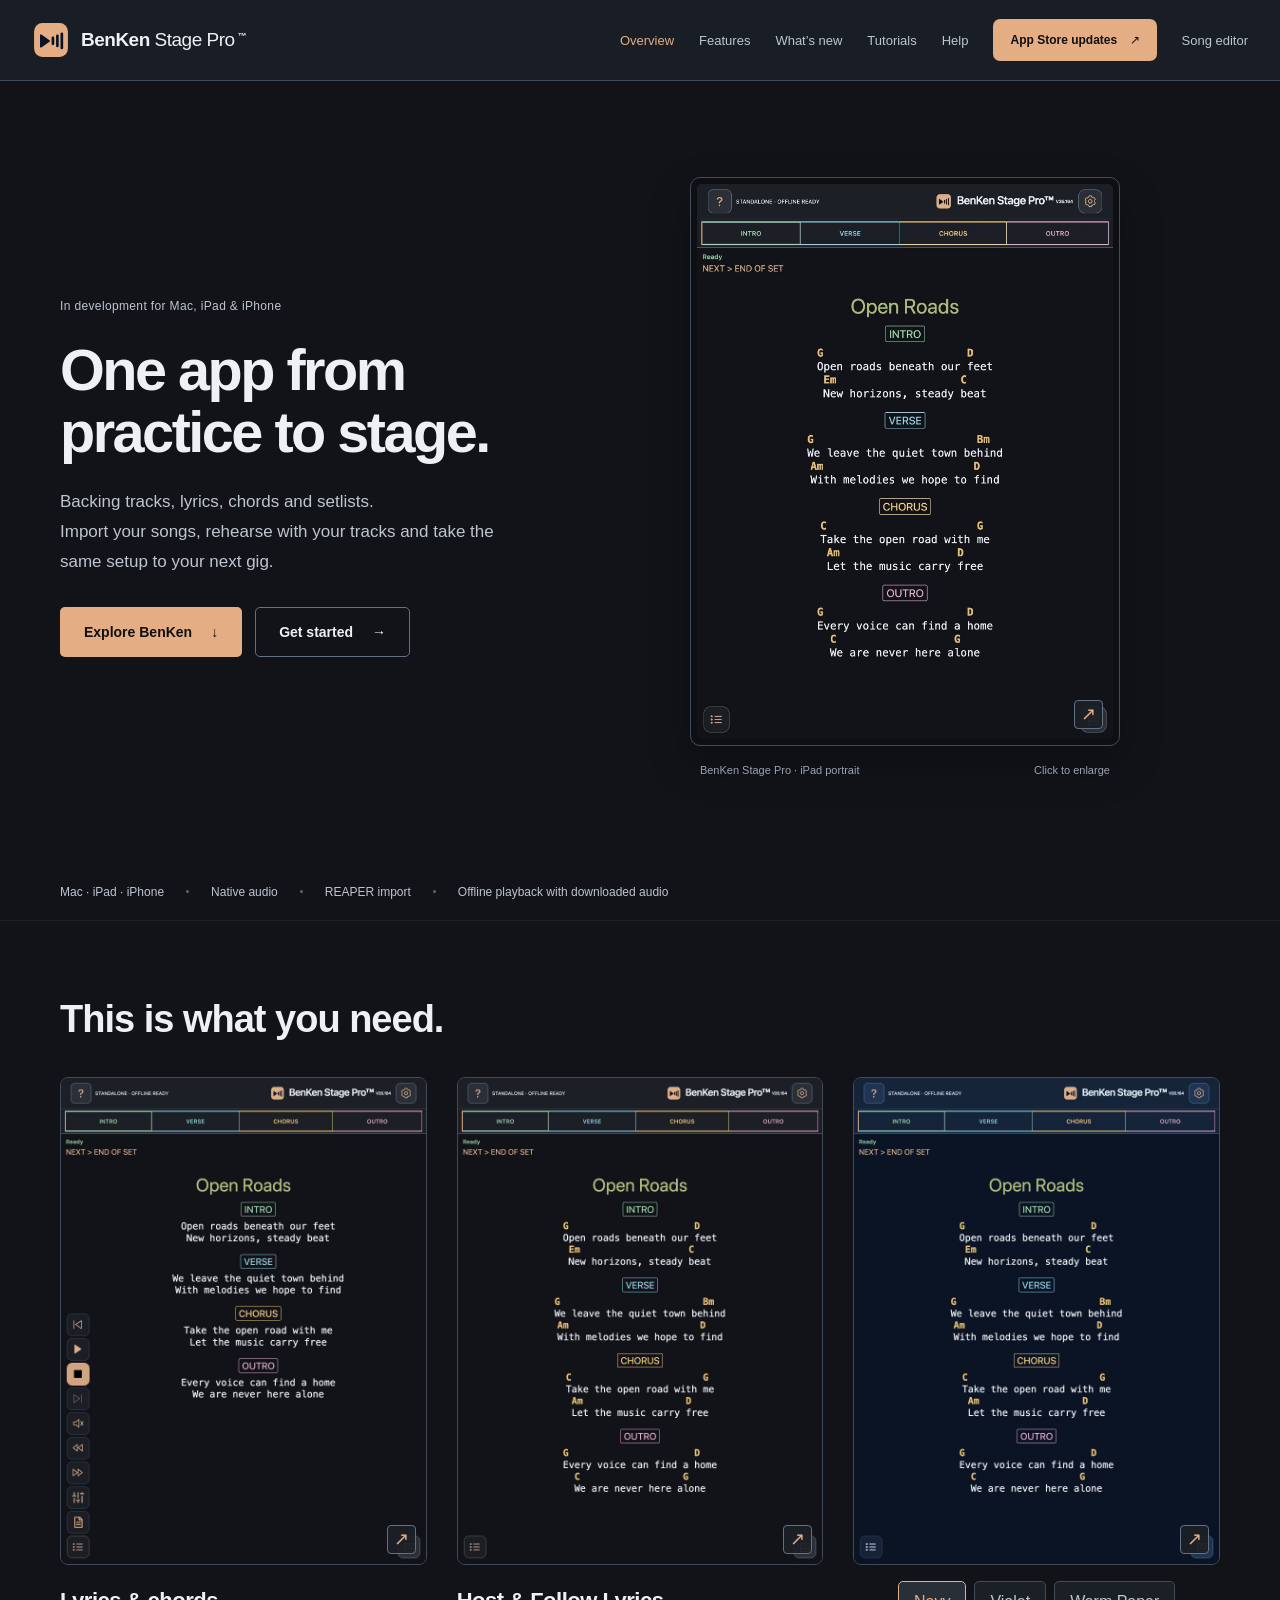
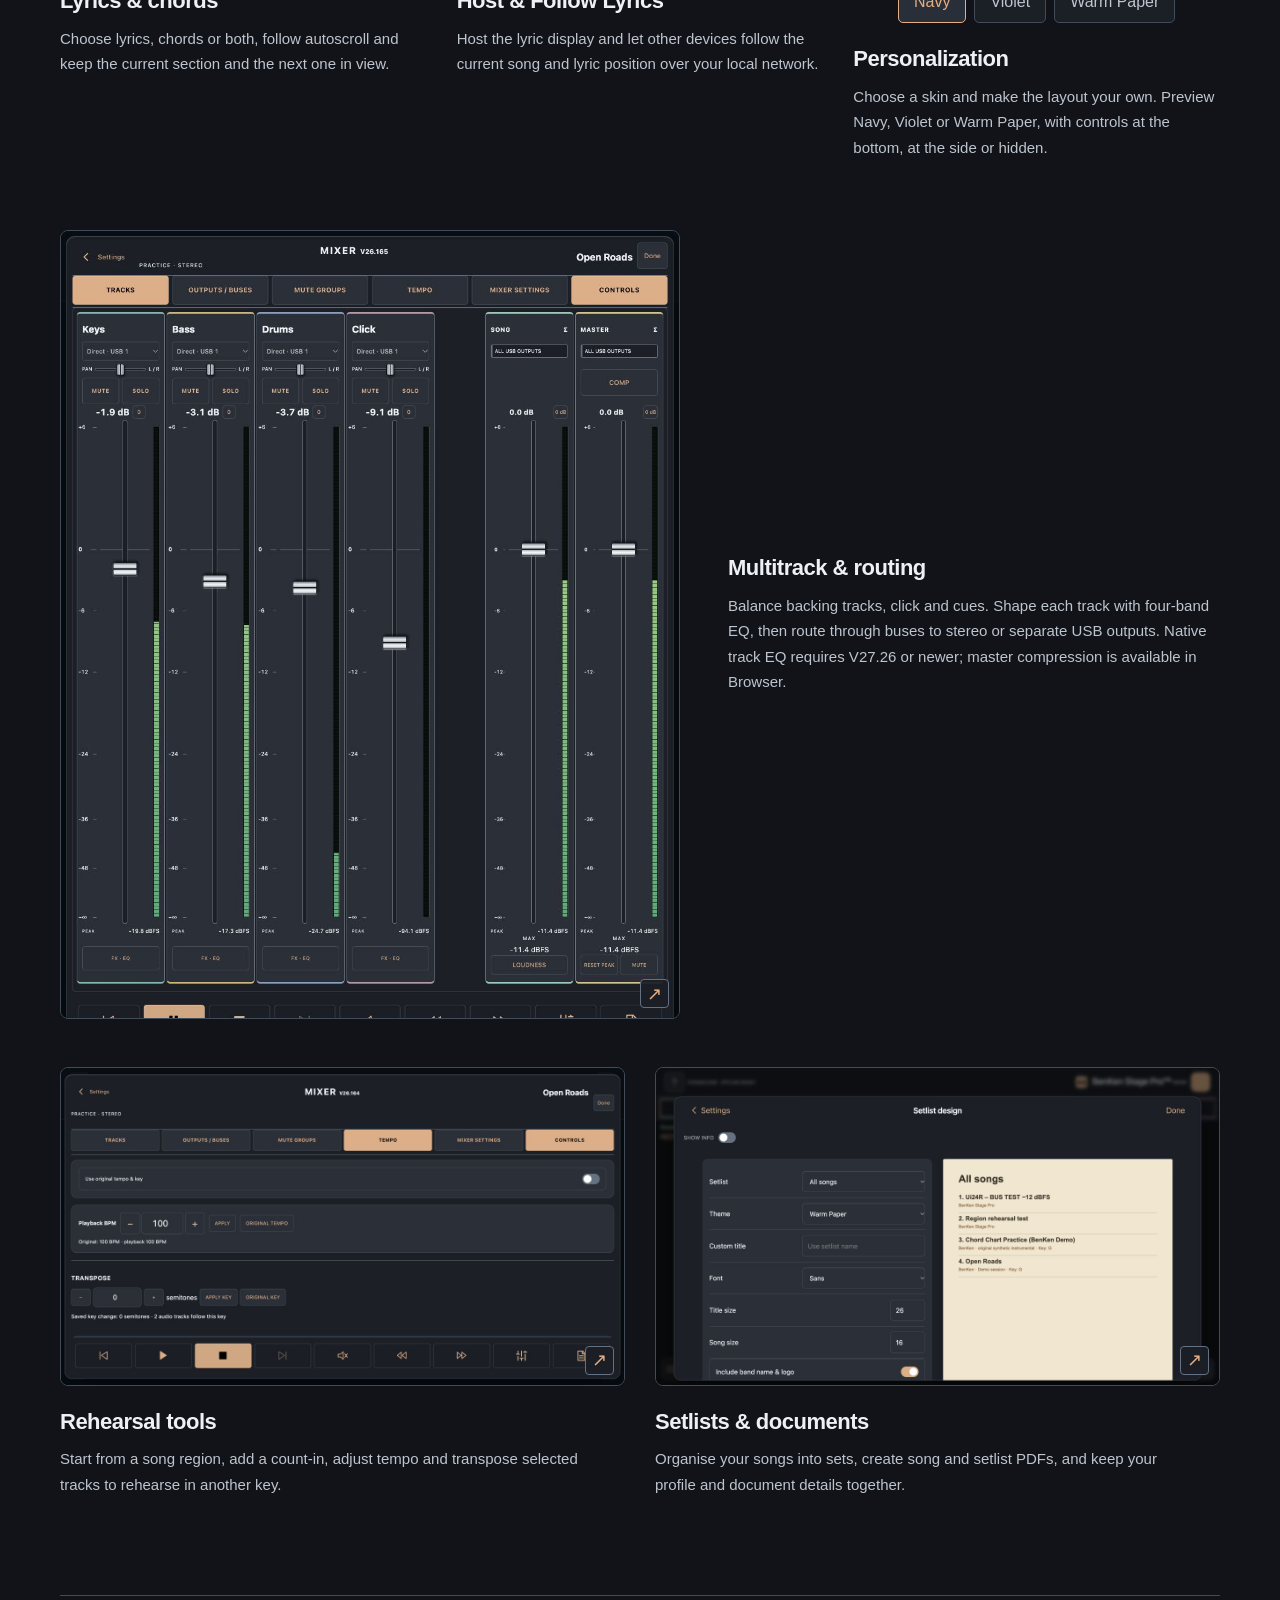
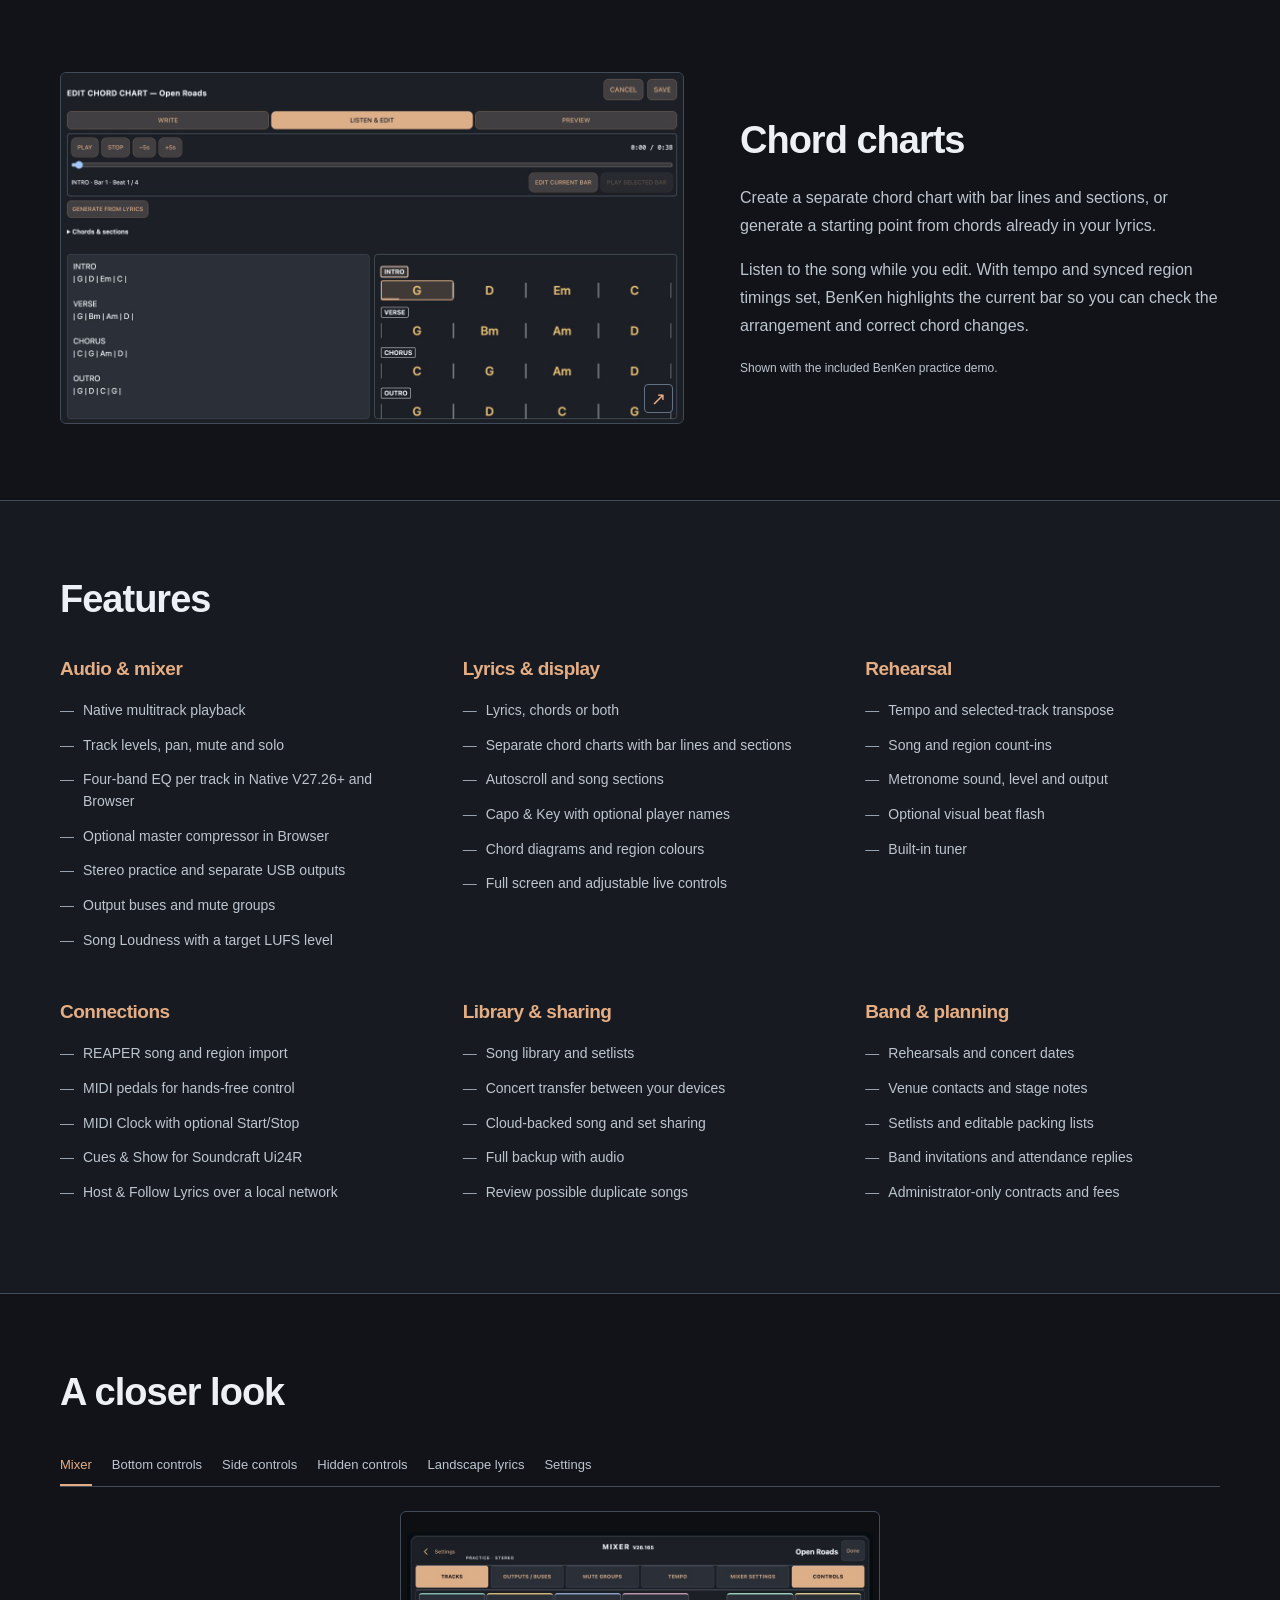
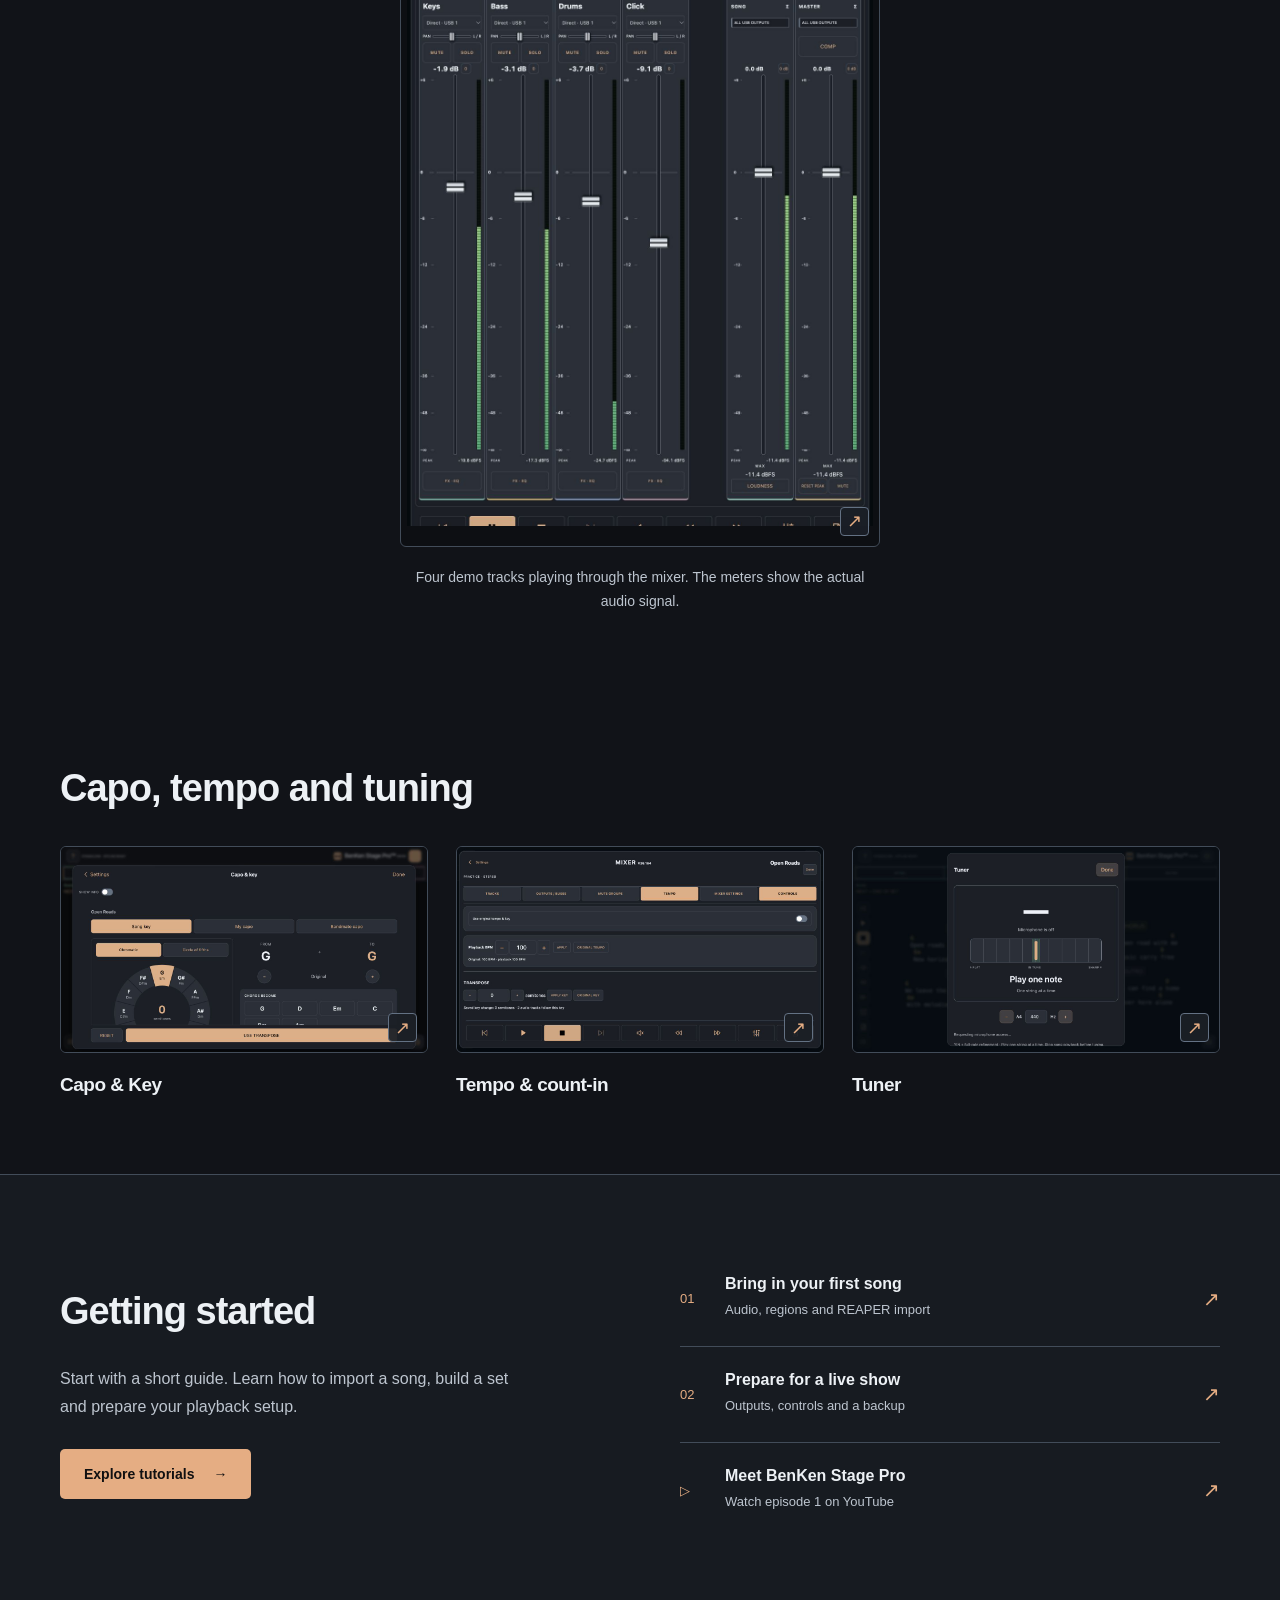
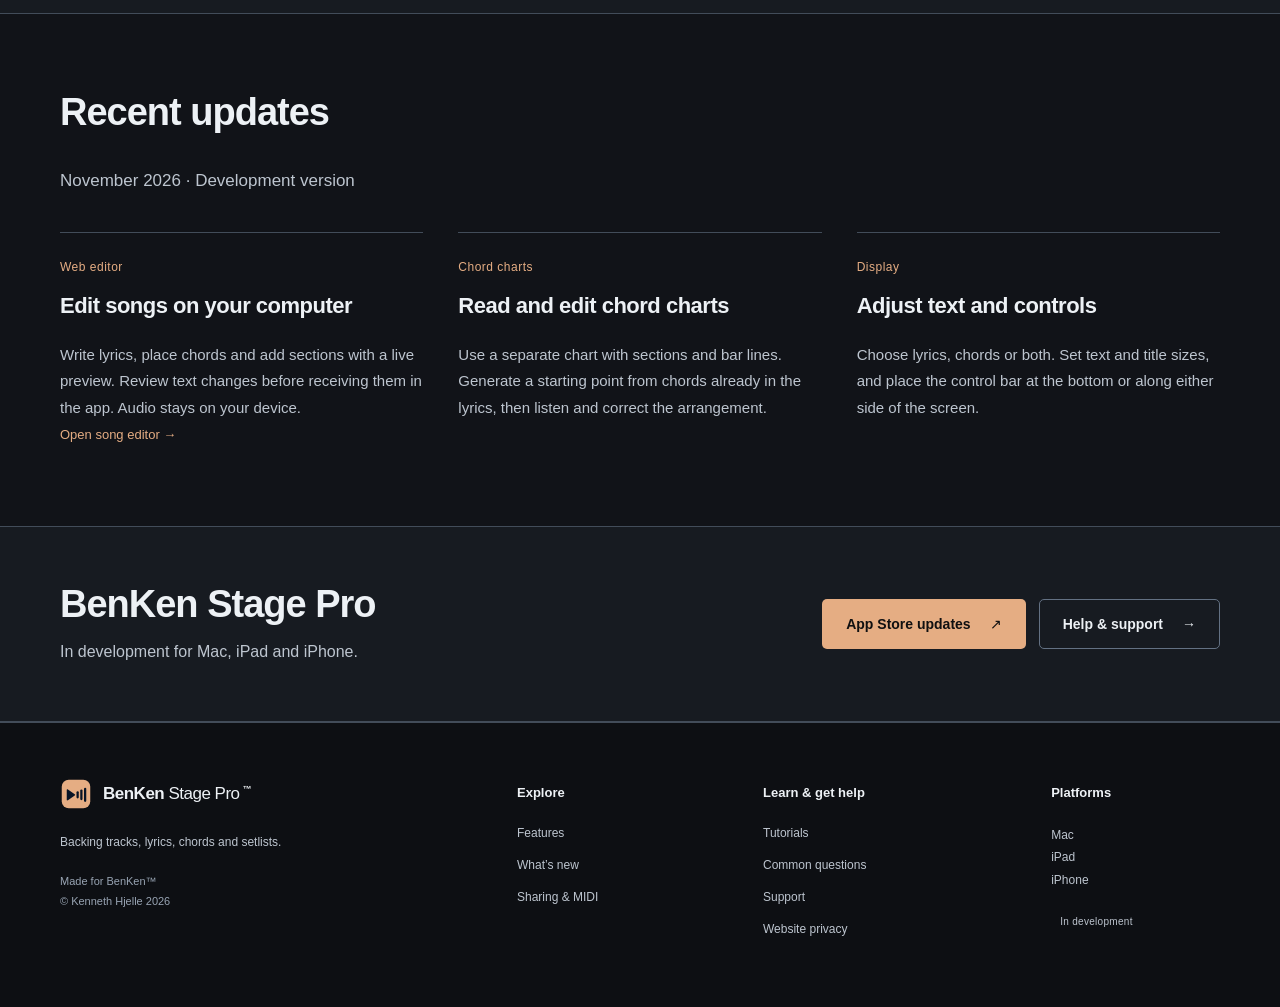
==== commit e4c78a8b: "Show updated portrait mixer with taller faders" ====
--- a/index.html
+++ b/index.html
@@ -1,8 +1,8 @@
-<!doctype html><html lang="en"><head><meta charset="utf-8"><meta name="viewport" content="width=device-width,initial-scale=1"><meta name="theme-color" content="#111318"><meta name="description" content="Backing tracks, lyrics, chords and setlists for Mac, iPad and iPhone. Discover BenKen Stage Pro and learn how to prepare your next show."><meta property="og:title" content="BenKen Stage Pro — One app from practice to stage."><meta property="og:description" content="Backing tracks, lyrics, chords and setlists for Mac, iPad and iPhone. Discover BenKen Stage Pro and learn how to prepare your next show."><title>BenKen Stage Pro — One app from practice to stage.</title><link rel="icon" type="image/svg+xml" href="benken-play-sound.svg"><link rel="stylesheet" href="styles.css?v=20261110-11"><script src="tutorials-data.js?v=20261107-1" defer></script><script src="app.js?v=20261110-8" defer></script></head><body class="product-home"><a class="skip" href="#main">Skip to content</a><header class="site-header"><div class="nav-shell"><a class="brand" href="index.html" aria-label="BenKen Stage Pro home"><img src="benken-play-sound.svg" alt="" width="38" height="38"><span>BenKen <b>Stage Pro</b><sup>™</sup></span></a><button class="menu-toggle" aria-expanded="false" aria-controls="main-nav" aria-label="Open menu"><span></span><span></span></button><nav id="main-nav" aria-label="Main navigation"><a href="index.html" aria-current="page">Overview</a><a href="index.html#features">Features</a><a href="index.html#latest">What’s new</a><a href="tutorials.html">Tutorials</a><a href="help.html">Help</a><button class="nav-cta" data-launch>App Store updates <span aria-hidden="true">↗</span></button><a href="editor.html">Song editor</a></nav></div></header><main id="main"><section class="hero shell"><div class="hero-copy"><span class="status-label"><i></i> In development for Mac, iPad &amp; iPhone</span><h1>One app from practice to stage.</h1><p>Backing tracks, lyrics, chords and setlists. <br>Import your songs, rehearse with your tracks and take the same setup to your next gig.</p><div class="actions"><a class="button primary" href="#features">Explore BenKen <span aria-hidden="true">↓</span></a><a class="button secondary" href="tutorials.html">Get started <span aria-hidden="true">→</span></a></div></div><div class="hero-product"><div class="device-frame"><button class="image-open hero-shot" data-image="home-ipad-portrait-dark.png" data-title="Performance view" aria-label="Enlarge portrait iPad home screen"><img src="home-ipad-portrait-dark.png" alt="BenKen home screen in portrait iPad layout with song sections, lyrics and chords, and capo information hidden" fetchpriority="high"><span class="expand-icon" aria-hidden="true">↗</span></button></div><div class="device-foot"><span>BenKen Stage Pro · iPad portrait</span><span>Click to enlarge</span></div></div></section><div class="platform-strip"><div class="shell"><span>Mac · iPad · iPhone</span><i></i><span>Native audio</span><i></i><span>REAPER import</span><i></i><span>Offline playback with downloaded audio</span></div></div>
-<section class="section shell" id="features"><div class="section-heading center"><h2>This is what you need.</h2></div><div class="feature-grid"><article class="feature-card"><button class="image-open portrait-shot" data-image="lyrics-only-portrait-dark.png" data-title="Lyrics & chords" aria-label="Enlarge Lyrics & chords screenshot"><img src="lyrics-only-portrait-dark.png" alt="BenKen in portrait showing lyrics only, with side controls" loading="lazy"><span class="expand-icon" aria-hidden="true">↗</span></button><div class="card-copy"><h3>Lyrics &amp; chords</h3><p>Choose lyrics, chords or both, follow autoscroll and keep the current section and the next one in view.</p></div></article><article class="feature-card"><button class="image-open portrait-shot" data-image="performance-clean-portrait-dark.png" data-title="Lyrics display" aria-label="Enlarge Lyrics display screenshot"><img src="performance-clean-portrait-dark.png" alt="Complete reading view with lyrics and chords and the control bar hidden" loading="lazy"><span class="expand-icon" aria-hidden="true">↗</span></button><div class="card-copy"><h3>Host &amp; Follow Lyrics</h3><p>Host the lyric display and let other devices follow the current song and lyric position over your local network.</p></div></article><article class="feature-card personalization-card"><button id="skin-image-open" class="image-open portrait-shot" data-image="personalization-navy-portrait.png" data-title="Personalization · Navy &amp; Copper" aria-label="Enlarge selected skin"><img id="skin-image" src="personalization-navy-portrait.png" alt="Complete portrait BenKen screen in Navy &amp; Copper" loading="lazy"><span class="expand-icon" aria-hidden="true">↗</span></button><div class="skin-choices" role="group" aria-label="Choose skin preview"><button type="button" data-skin-preview="navy" aria-pressed="true">Navy</button><button type="button" data-skin-preview="violet" aria-pressed="false">Violet</button><button type="button" data-skin-preview="paper" aria-pressed="false">Warm Paper</button></div><div class="card-copy"><h3>Personalization</h3><p>Choose a skin and make the layout your own. Preview Navy, Violet or Warm Paper, with controls at the bottom, at the side or hidden.</p></div></article><article class="feature-card mixer-feature"><button class="image-open" data-image="mixer-portrait-dark.png" data-title="Multitrack mixer" aria-label="Enlarge Multitrack mixer screenshot"><img src="mixer-portrait-dark.png" alt="Complete mixer with four demo tracks and active signal meters" loading="lazy"><span class="expand-icon" aria-hidden="true">↗</span></button><div class="card-copy"><h3>Multitrack &amp; routing</h3><p>Balance backing tracks, click and cues. Shape each track with four-band EQ, then route through buses to stereo or separate USB outputs. Native track EQ requires V27.26 or newer; master compression is available in Browser.</p></div></article><article class="feature-card landscape-feature"><button class="image-open" data-image="tempo-session-dark.png" data-title="Rehearsal tools" aria-label="Enlarge Rehearsal tools screenshot"><img src="tempo-session-dark.png" alt="Complete BenKen tempo and transpose screen" loading="lazy"><span class="expand-icon" aria-hidden="true">↗</span></button><div class="card-copy"><h3>Rehearsal tools</h3><p>Start from a song region, add a count-in, adjust tempo and transpose selected tracks to rehearse in another key.</p></div></article><article class="feature-card landscape-feature"><button class="image-open" data-image="setlist-design-dark-164.png" data-title="Setlists & documents" aria-label="Enlarge Setlists & documents screenshot"><img src="setlist-design-dark-164.png" alt="BenKen setlist design settings in Dark" loading="lazy"><span class="expand-icon" aria-hidden="true">↗</span></button><div class="card-copy"><h3>Setlists &amp; documents</h3><p>Organise your songs into sets, create song and setlist PDFs, and keep your profile and document details together.</p></div></article></div></section>
+<!doctype html><html lang="en"><head><meta charset="utf-8"><meta name="viewport" content="width=device-width,initial-scale=1"><meta name="theme-color" content="#111318"><meta name="description" content="Backing tracks, lyrics, chords and setlists for Mac, iPad and iPhone. Discover BenKen Stage Pro and learn how to prepare your next show."><meta property="og:title" content="BenKen Stage Pro — One app from practice to stage."><meta property="og:description" content="Backing tracks, lyrics, chords and setlists for Mac, iPad and iPhone. Discover BenKen Stage Pro and learn how to prepare your next show."><title>BenKen Stage Pro — One app from practice to stage.</title><link rel="icon" type="image/svg+xml" href="benken-play-sound.svg"><link rel="stylesheet" href="styles.css?v=20261110-11"><script src="tutorials-data.js?v=20261107-1" defer></script><script src="app.js?v=20261110-9" defer></script></head><body class="product-home"><a class="skip" href="#main">Skip to content</a><header class="site-header"><div class="nav-shell"><a class="brand" href="index.html" aria-label="BenKen Stage Pro home"><img src="benken-play-sound.svg" alt="" width="38" height="38"><span>BenKen <b>Stage Pro</b><sup>™</sup></span></a><button class="menu-toggle" aria-expanded="false" aria-controls="main-nav" aria-label="Open menu"><span></span><span></span></button><nav id="main-nav" aria-label="Main navigation"><a href="index.html" aria-current="page">Overview</a><a href="index.html#features">Features</a><a href="index.html#latest">What’s new</a><a href="tutorials.html">Tutorials</a><a href="help.html">Help</a><button class="nav-cta" data-launch>App Store updates <span aria-hidden="true">↗</span></button><a href="editor.html">Song editor</a></nav></div></header><main id="main"><section class="hero shell"><div class="hero-copy"><span class="status-label"><i></i> In development for Mac, iPad &amp; iPhone</span><h1>One app from practice to stage.</h1><p>Backing tracks, lyrics, chords and setlists. <br>Import your songs, rehearse with your tracks and take the same setup to your next gig.</p><div class="actions"><a class="button primary" href="#features">Explore BenKen <span aria-hidden="true">↓</span></a><a class="button secondary" href="tutorials.html">Get started <span aria-hidden="true">→</span></a></div></div><div class="hero-product"><div class="device-frame"><button class="image-open hero-shot" data-image="home-ipad-portrait-dark.png" data-title="Performance view" aria-label="Enlarge portrait iPad home screen"><img src="home-ipad-portrait-dark.png" alt="BenKen home screen in portrait iPad layout with song sections, lyrics and chords, and capo information hidden" fetchpriority="high"><span class="expand-icon" aria-hidden="true">↗</span></button></div><div class="device-foot"><span>BenKen Stage Pro · iPad portrait</span><span>Click to enlarge</span></div></div></section><div class="platform-strip"><div class="shell"><span>Mac · iPad · iPhone</span><i></i><span>Native audio</span><i></i><span>REAPER import</span><i></i><span>Offline playback with downloaded audio</span></div></div>
+<section class="section shell" id="features"><div class="section-heading center"><h2>This is what you need.</h2></div><div class="feature-grid"><article class="feature-card"><button class="image-open portrait-shot" data-image="lyrics-only-portrait-dark.png" data-title="Lyrics & chords" aria-label="Enlarge Lyrics & chords screenshot"><img src="lyrics-only-portrait-dark.png" alt="BenKen in portrait showing lyrics only, with side controls" loading="lazy"><span class="expand-icon" aria-hidden="true">↗</span></button><div class="card-copy"><h3>Lyrics &amp; chords</h3><p>Choose lyrics, chords or both, follow autoscroll and keep the current section and the next one in view.</p></div></article><article class="feature-card"><button class="image-open portrait-shot" data-image="performance-clean-portrait-dark.png" data-title="Lyrics display" aria-label="Enlarge Lyrics display screenshot"><img src="performance-clean-portrait-dark.png" alt="Complete reading view with lyrics and chords and the control bar hidden" loading="lazy"><span class="expand-icon" aria-hidden="true">↗</span></button><div class="card-copy"><h3>Host &amp; Follow Lyrics</h3><p>Host the lyric display and let other devices follow the current song and lyric position over your local network.</p></div></article><article class="feature-card personalization-card"><button id="skin-image-open" class="image-open portrait-shot" data-image="personalization-navy-portrait.png" data-title="Personalization · Navy &amp; Copper" aria-label="Enlarge selected skin"><img id="skin-image" src="personalization-navy-portrait.png" alt="Complete portrait BenKen screen in Navy &amp; Copper" loading="lazy"><span class="expand-icon" aria-hidden="true">↗</span></button><div class="skin-choices" role="group" aria-label="Choose skin preview"><button type="button" data-skin-preview="navy" aria-pressed="true">Navy</button><button type="button" data-skin-preview="violet" aria-pressed="false">Violet</button><button type="button" data-skin-preview="paper" aria-pressed="false">Warm Paper</button></div><div class="card-copy"><h3>Personalization</h3><p>Choose a skin and make the layout your own. Preview Navy, Violet or Warm Paper, with controls at the bottom, at the side or hidden.</p></div></article><article class="feature-card mixer-feature"><button class="image-open" data-image="mixer-portrait-v165.png" data-title="Multitrack mixer" aria-label="Enlarge Multitrack mixer screenshot"><img src="mixer-portrait-v165.png" alt="Complete mixer with four demo tracks and active signal meters" loading="lazy"><span class="expand-icon" aria-hidden="true">↗</span></button><div class="card-copy"><h3>Multitrack &amp; routing</h3><p>Balance backing tracks, click and cues. Shape each track with four-band EQ, then route through buses to stereo or separate USB outputs. Native track EQ requires V27.26 or newer; master compression is available in Browser.</p></div></article><article class="feature-card landscape-feature"><button class="image-open" data-image="tempo-session-dark.png" data-title="Rehearsal tools" aria-label="Enlarge Rehearsal tools screenshot"><img src="tempo-session-dark.png" alt="Complete BenKen tempo and transpose screen" loading="lazy"><span class="expand-icon" aria-hidden="true">↗</span></button><div class="card-copy"><h3>Rehearsal tools</h3><p>Start from a song region, add a count-in, adjust tempo and transpose selected tracks to rehearse in another key.</p></div></article><article class="feature-card landscape-feature"><button class="image-open" data-image="setlist-design-dark-164.png" data-title="Setlists & documents" aria-label="Enlarge Setlists & documents screenshot"><img src="setlist-design-dark-164.png" alt="BenKen setlist design settings in Dark" loading="lazy"><span class="expand-icon" aria-hidden="true">↗</span></button><div class="card-copy"><h3>Setlists &amp; documents</h3><p>Organise your songs into sets, create song and setlist PDFs, and keep your profile and document details together.</p></div></article></div></section>
 <section class="section shell chart-feature" id="chord-charts"><button class="image-open" data-image="chord-chart-dark.png" data-title="Chord chart — Listen &amp; edit" aria-label="Enlarge chord chart demo"><img src="chord-chart-dark.png" alt="BenKen chord chart editor with Intro, Verse, Chorus and Outro, bar lines and the current bar highlighted" loading="lazy"><span class="expand-icon" aria-hidden="true">↗</span></button><div><h2>Chord charts</h2><p>Create a separate chord chart with bar lines and sections, or generate a starting point from chords already in your lyrics.</p><p>Listen to the song while you edit. With tempo and synced region timings set, BenKen highlights the current bar so you can check the arrangement and correct chord changes.</p><p class="screen-caption">Shown with the included BenKen practice demo.</p></div></section>
 <section class="section section-tint" id="in-depth"><div class="shell"><div class="section-heading center"><h2>Features</h2></div><div class="feature-directory"><article><h3>Audio &amp; mixer</h3><ul><li>Native multitrack playback</li><li>Track levels, pan, mute and solo</li><li>Four-band EQ per track in Native V27.26+ and Browser</li><li>Optional master compressor in Browser</li><li>Stereo practice and separate USB outputs</li><li>Output buses and mute groups</li><li>Song Loudness with a target LUFS level</li></ul></article><article><h3>Lyrics &amp; display</h3><ul><li>Lyrics, chords or both</li><li>Separate chord charts with bar lines and sections</li><li>Autoscroll and song sections</li><li>Capo & Key with optional player names</li><li>Chord diagrams and region colours</li><li>Full screen and adjustable live controls</li></ul></article><article><h3>Rehearsal</h3><ul><li>Tempo and selected-track transpose</li><li>Song and region count-ins</li><li>Metronome sound, level and output</li><li>Optional visual beat flash</li><li>Built-in tuner</li></ul></article><article><h3>Connections</h3><ul><li>REAPER song and region import</li><li>MIDI pedals for hands-free control</li><li>MIDI Clock with optional Start/Stop</li><li>Cues & Show for Soundcraft Ui24R</li><li>Host & Follow Lyrics over a local network</li></ul></article><article><h3>Library &amp; sharing</h3><ul><li>Song library and setlists</li><li>Concert transfer between your devices</li><li>Cloud-backed song and set sharing</li><li>Full backup with audio</li><li>Review possible duplicate songs</li></ul></article><article><h3>Band &amp; planning</h3><ul><li>Rehearsals and concert dates</li><li>Venue contacts and stage notes</li><li>Setlists and editable packing lists</li><li>Band invitations and attendance replies</li><li>Administrator-only contracts and fees</li></ul></article></div></div></section>
-<section class="section shell" id="workspace"><div class="section-heading"><h2>A closer look</h2><div class="view-tabs" role="tablist" aria-label="Explore app views"><button role="tab" id="tab-mixer" aria-selected="true" aria-controls="screen-panel" data-view="mixer">Mixer</button><button role="tab" id="tab-stage" aria-selected="false" aria-controls="screen-panel" tabindex="-1" data-view="stage">Bottom controls</button><button role="tab" id="tab-side" aria-selected="false" aria-controls="screen-panel" tabindex="-1" data-view="side">Side controls</button><button role="tab" id="tab-clean" aria-selected="false" aria-controls="screen-panel" tabindex="-1" data-view="clean">Hidden controls</button><button role="tab" id="tab-landscape" aria-selected="false" aria-controls="screen-panel" tabindex="-1" data-view="landscape">Landscape lyrics</button><button role="tab" id="tab-settings" aria-selected="false" aria-controls="screen-panel" tabindex="-1" data-view="settings">Settings</button></div></div><div id="screen-panel" class="portrait-view" role="tabpanel" aria-labelledby="tab-mixer"><button class="image-open wide-screen" id="product-enlarge" data-image="mixer-portrait-dark.png" data-title="Mixer · Demo session" aria-label="Enlarge selected app view"><img id="product-screen" src="mixer-portrait-dark.png" alt="The complete BenKen mixer playing a four-track demo, with active signal meters and no controls covering the faders" loading="lazy"><span class="expand-icon" aria-hidden="true">↗</span></button><p id="screen-caption" class="screen-caption">Four demo tracks playing through the mixer. The meters show the actual audio signal.</p></div></section>
+<section class="section shell" id="workspace"><div class="section-heading"><h2>A closer look</h2><div class="view-tabs" role="tablist" aria-label="Explore app views"><button role="tab" id="tab-mixer" aria-selected="true" aria-controls="screen-panel" data-view="mixer">Mixer</button><button role="tab" id="tab-stage" aria-selected="false" aria-controls="screen-panel" tabindex="-1" data-view="stage">Bottom controls</button><button role="tab" id="tab-side" aria-selected="false" aria-controls="screen-panel" tabindex="-1" data-view="side">Side controls</button><button role="tab" id="tab-clean" aria-selected="false" aria-controls="screen-panel" tabindex="-1" data-view="clean">Hidden controls</button><button role="tab" id="tab-landscape" aria-selected="false" aria-controls="screen-panel" tabindex="-1" data-view="landscape">Landscape lyrics</button><button role="tab" id="tab-settings" aria-selected="false" aria-controls="screen-panel" tabindex="-1" data-view="settings">Settings</button></div></div><div id="screen-panel" class="portrait-view" role="tabpanel" aria-labelledby="tab-mixer"><button class="image-open wide-screen" id="product-enlarge" data-image="mixer-portrait-v165.png" data-title="Mixer · Demo session" aria-label="Enlarge selected app view"><img id="product-screen" src="mixer-portrait-v165.png" alt="The complete BenKen mixer playing a four-track demo, with active signal meters and no controls covering the faders" loading="lazy"><span class="expand-icon" aria-hidden="true">↗</span></button><p id="screen-caption" class="screen-caption">Four demo tracks playing through the mixer. The meters show the actual audio signal.</p></div></section>
 
 <section class="section shell" id="tools"><div class="section-heading center"><h2>Capo, tempo and tuning</h2></div><div class="tool-grid"><article><button class="image-open " data-image="capo-dark-164.png" data-title="Capo &amp; Key" aria-label="Enlarge Capo &amp; Key screenshot"><img src="capo-dark-164.png" alt="Capo &amp; Key editor in BenKen" loading="lazy"><span class="expand-icon" aria-hidden="true">↗</span></button><h3>Capo &amp; Key</h3></article><article><button class="image-open " data-image="tempo-session-dark.png" data-title="Tempo &amp; count-in" aria-label="Enlarge Tempo &amp; count-in screenshot"><img src="tempo-session-dark.png" alt="Tempo &amp; count-in editor in BenKen" loading="lazy"><span class="expand-icon" aria-hidden="true">↗</span></button><h3>Tempo &amp; count-in</h3></article><article><button class="image-open " data-image="tuner-dark.png" data-title="Tuner" aria-label="Enlarge Tuner screenshot"><img src="tuner-dark.png" alt="Tuner editor in BenKen" loading="lazy"><span class="expand-icon" aria-hidden="true">↗</span></button><h3>Tuner</h3></article></div></section>
 <section class="section section-tint" id="learn"><div class="shell learning-panel"><div><h2>Getting started</h2><p>Start with a short guide. Learn how to import a song, build a set and prepare your playback setup.</p><a class="button primary" href="tutorials.html">Explore tutorials <span aria-hidden="true">→</span></a></div><div class="lesson-preview"><a href="tutorials.html#import-song"><span>01</span><div><strong>Bring in your first song</strong><p>Audio, regions and REAPER import</p></div><b aria-hidden="true">↗</b></a><a href="tutorials.html#prepare-live"><span>02</span><div><strong>Prepare for a live show</strong><p>Outputs, controls and a backup</p></div><b aria-hidden="true">↗</b></a><a href="https://www.youtube.com/watch?v=GjMbNi3lQTk" target="_blank" rel="noopener noreferrer"><span class="video-symbol" aria-hidden="true">▷</span><div><strong>Meet BenKen Stage Pro</strong><p>Watch episode 1 on YouTube</p></div><b aria-hidden="true">↗</b></a></div></div></section>
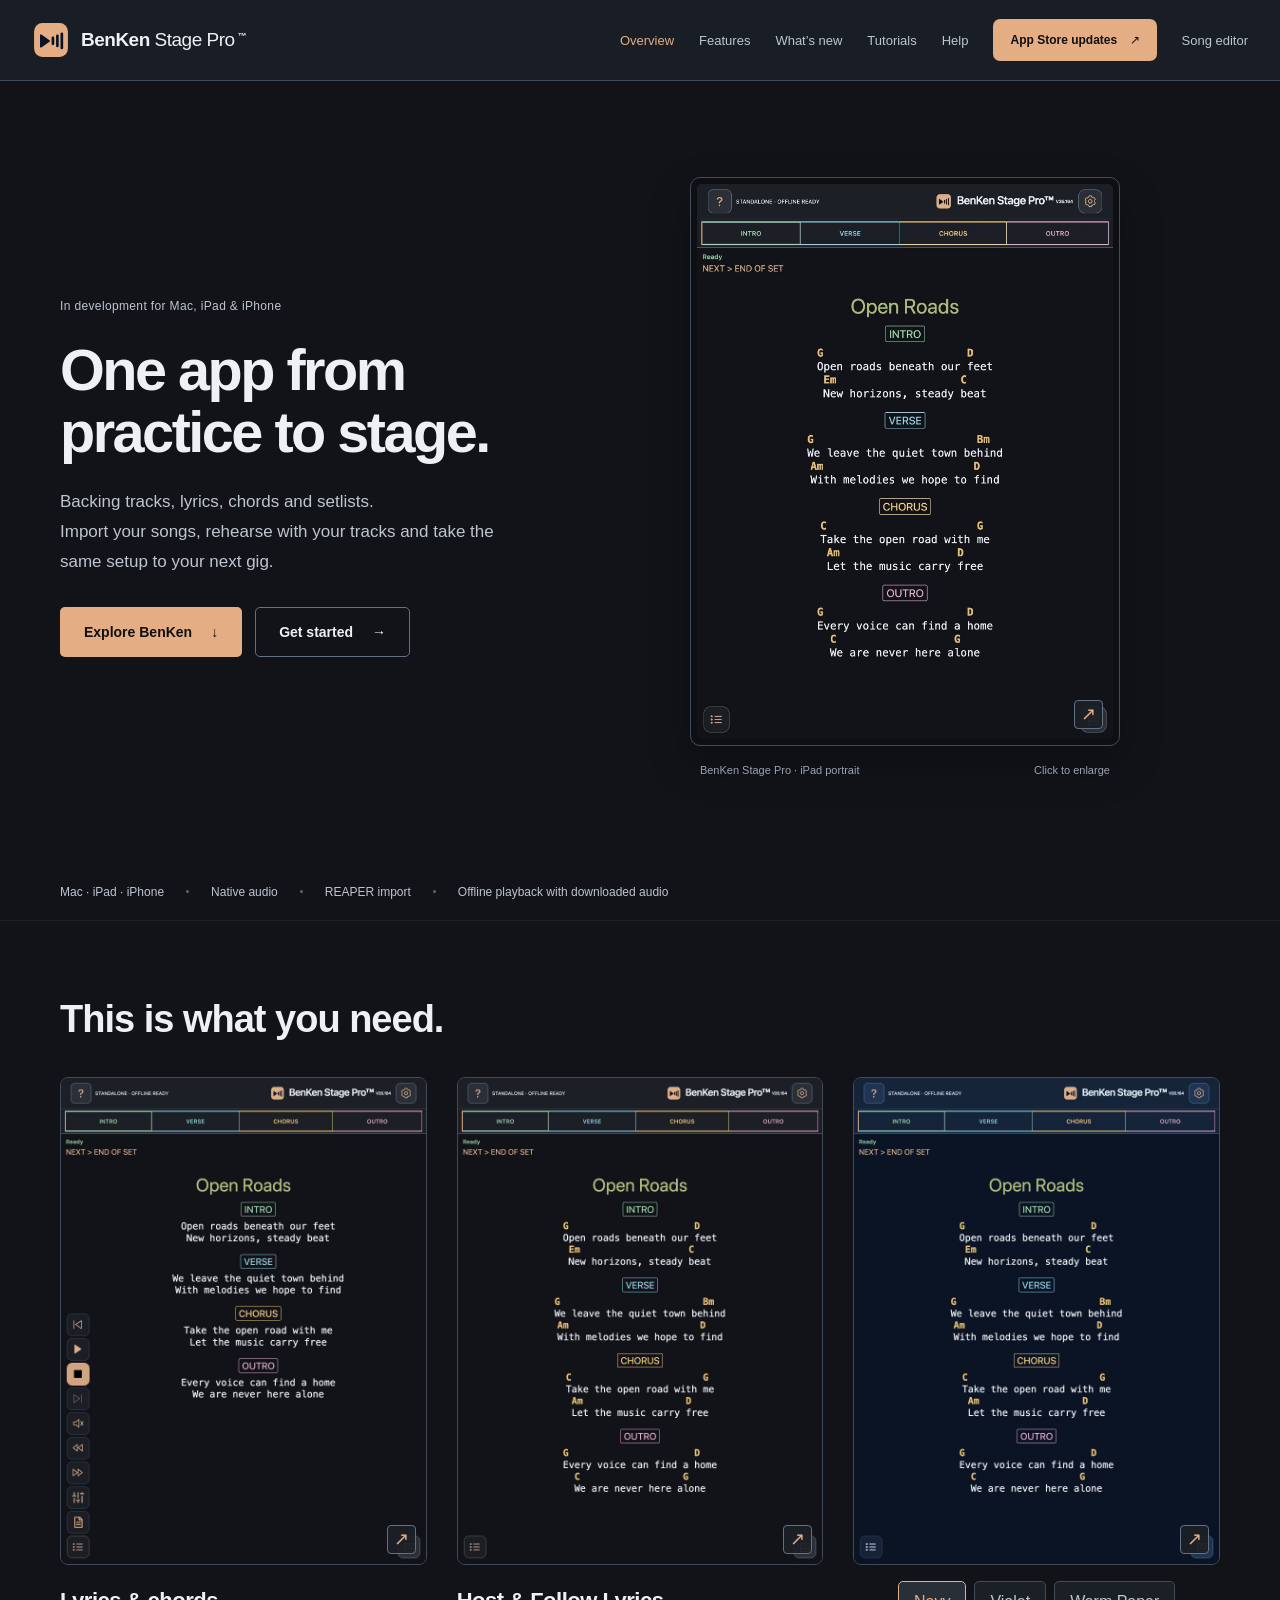
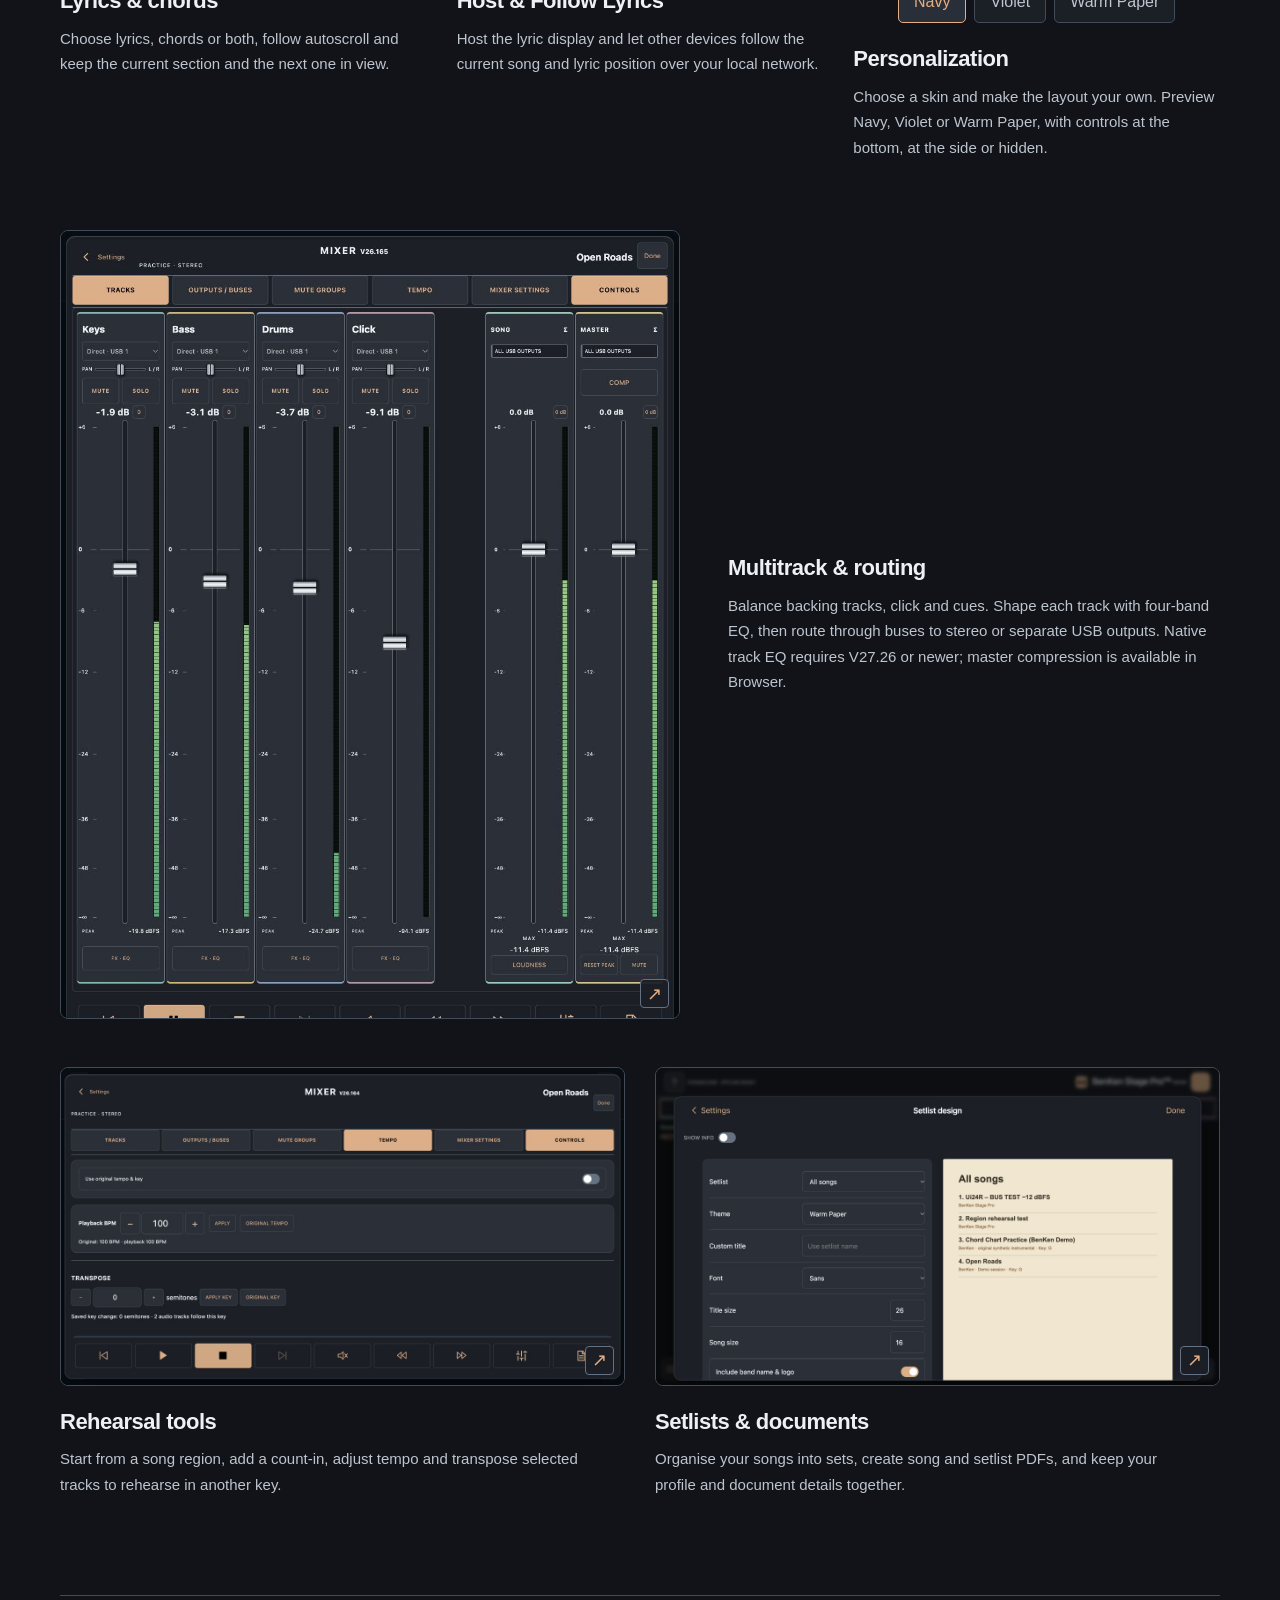
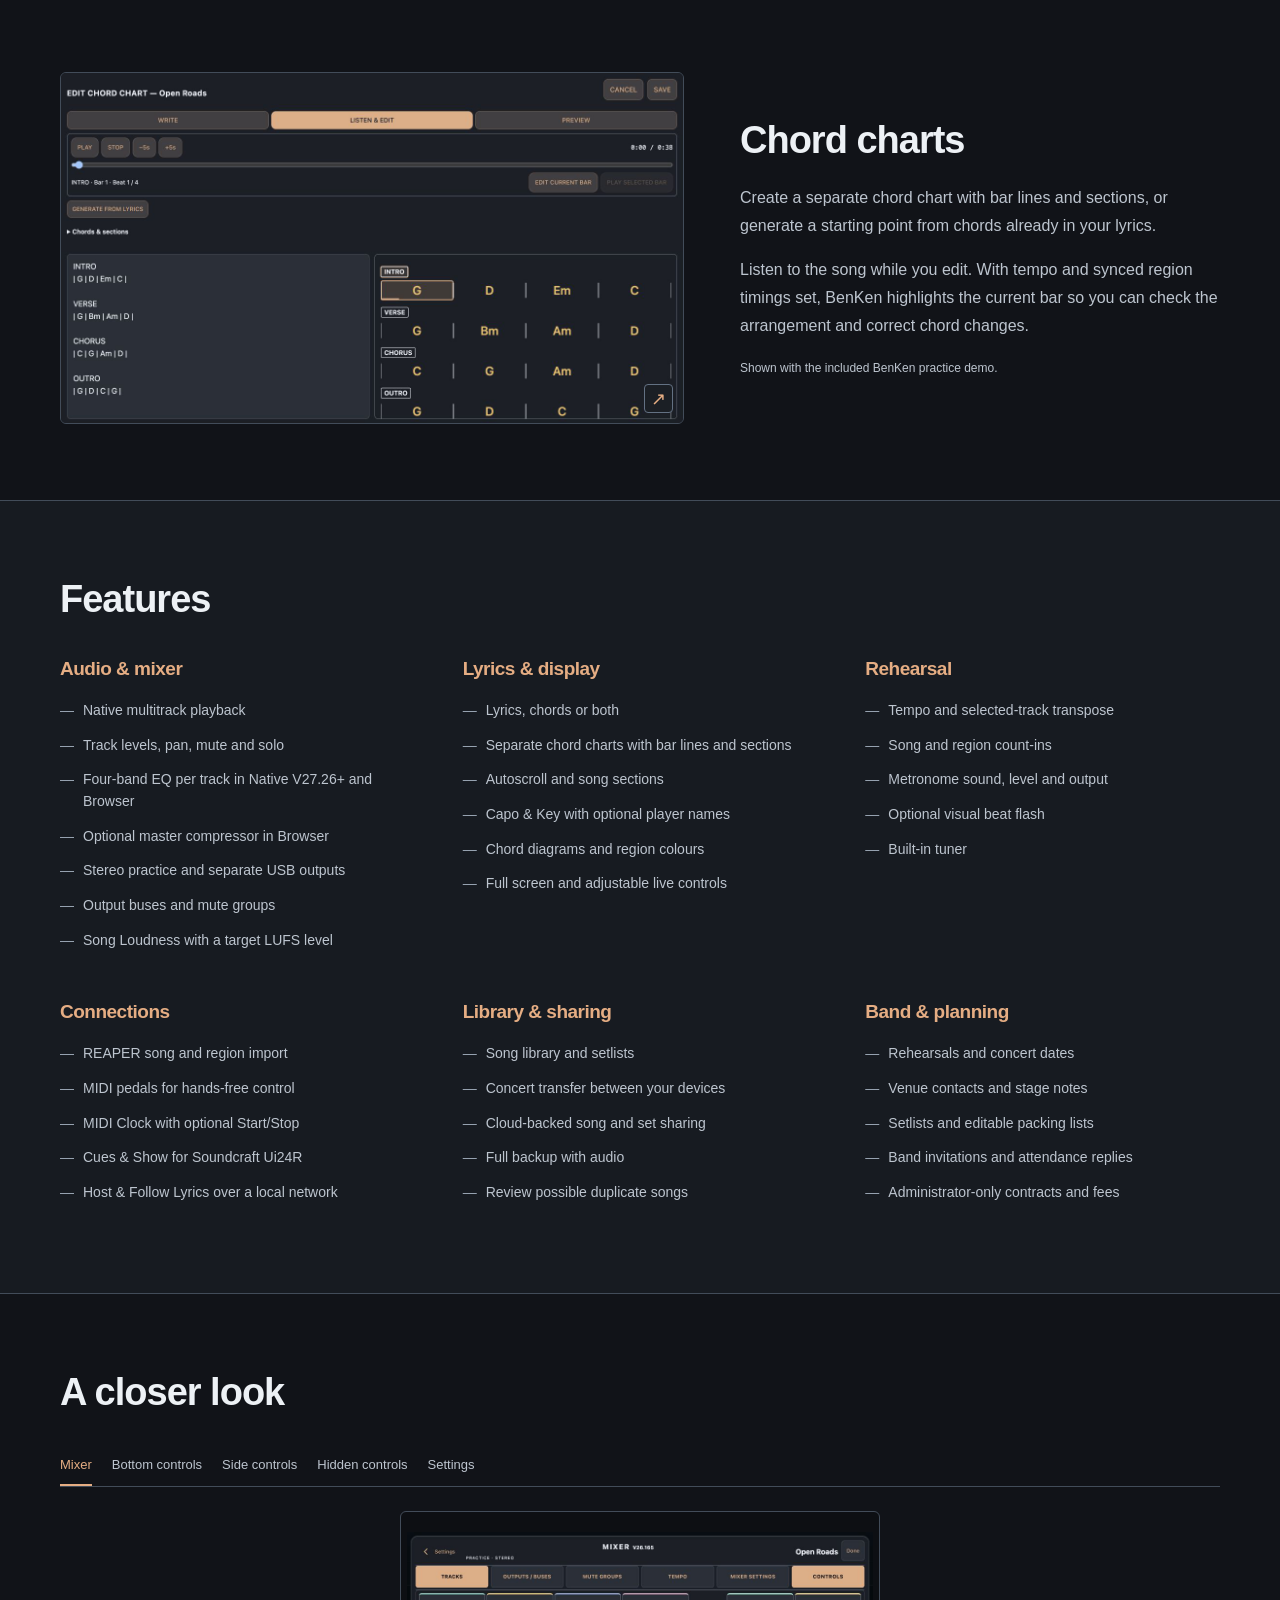
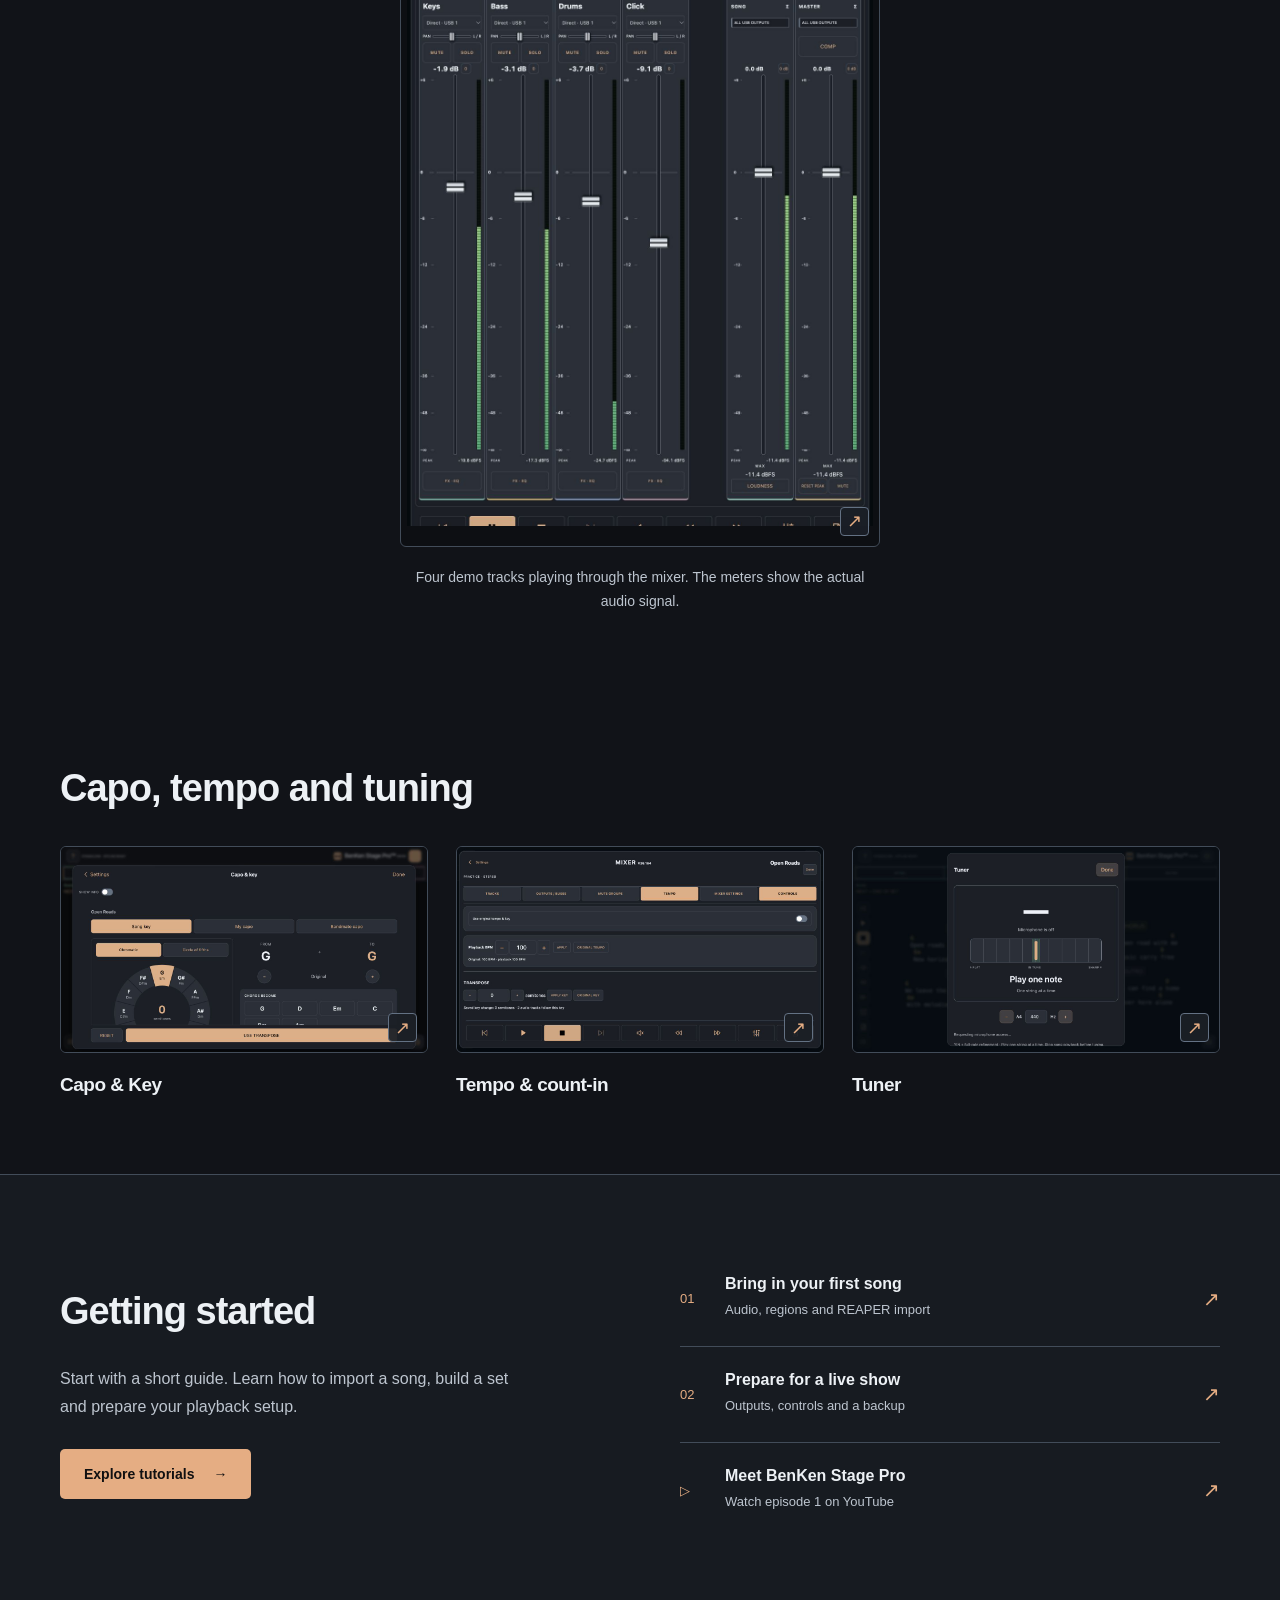
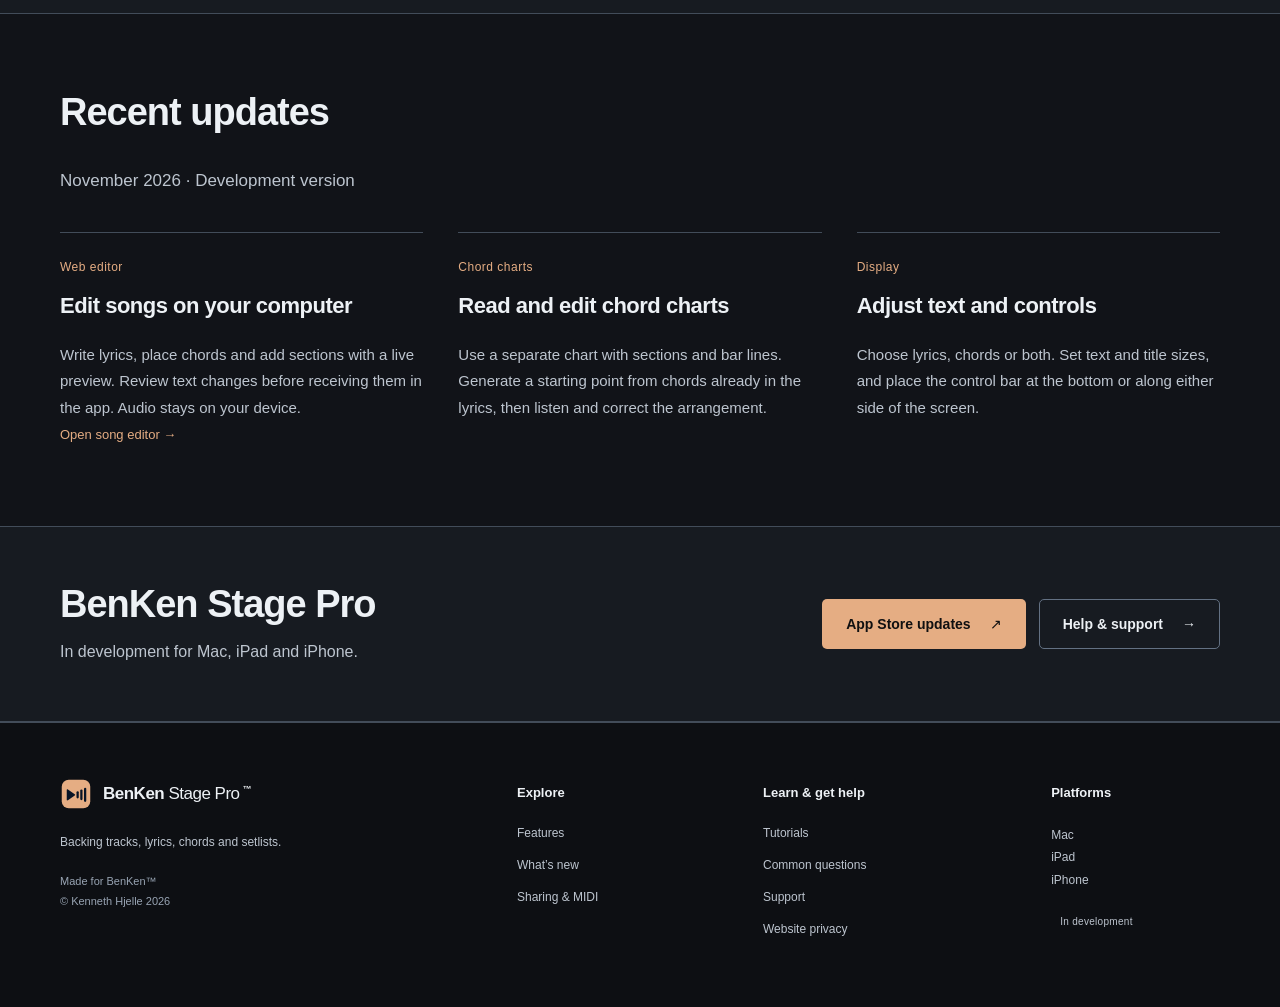
==== commit b4c0dca5: "Refresh bottom controls and collapsed portrait Settings gallery" ====
--- a/index.html
+++ b/index.html
@@ -1,8 +1,8 @@
-<!doctype html><html lang="en"><head><meta charset="utf-8"><meta name="viewport" content="width=device-width,initial-scale=1"><meta name="theme-color" content="#111318"><meta name="description" content="Backing tracks, lyrics, chords and setlists for Mac, iPad and iPhone. Discover BenKen Stage Pro and learn how to prepare your next show."><meta property="og:title" content="BenKen Stage Pro — One app from practice to stage."><meta property="og:description" content="Backing tracks, lyrics, chords and setlists for Mac, iPad and iPhone. Discover BenKen Stage Pro and learn how to prepare your next show."><title>BenKen Stage Pro — One app from practice to stage.</title><link rel="icon" type="image/svg+xml" href="benken-play-sound.svg"><link rel="stylesheet" href="styles.css?v=20261110-11"><script src="tutorials-data.js?v=20261107-1" defer></script><script src="app.js?v=20261110-9" defer></script></head><body class="product-home"><a class="skip" href="#main">Skip to content</a><header class="site-header"><div class="nav-shell"><a class="brand" href="index.html" aria-label="BenKen Stage Pro home"><img src="benken-play-sound.svg" alt="" width="38" height="38"><span>BenKen <b>Stage Pro</b><sup>™</sup></span></a><button class="menu-toggle" aria-expanded="false" aria-controls="main-nav" aria-label="Open menu"><span></span><span></span></button><nav id="main-nav" aria-label="Main navigation"><a href="index.html" aria-current="page">Overview</a><a href="index.html#features">Features</a><a href="index.html#latest">What’s new</a><a href="tutorials.html">Tutorials</a><a href="help.html">Help</a><button class="nav-cta" data-launch>App Store updates <span aria-hidden="true">↗</span></button><a href="editor.html">Song editor</a></nav></div></header><main id="main"><section class="hero shell"><div class="hero-copy"><span class="status-label"><i></i> In development for Mac, iPad &amp; iPhone</span><h1>One app from practice to stage.</h1><p>Backing tracks, lyrics, chords and setlists. <br>Import your songs, rehearse with your tracks and take the same setup to your next gig.</p><div class="actions"><a class="button primary" href="#features">Explore BenKen <span aria-hidden="true">↓</span></a><a class="button secondary" href="tutorials.html">Get started <span aria-hidden="true">→</span></a></div></div><div class="hero-product"><div class="device-frame"><button class="image-open hero-shot" data-image="home-ipad-portrait-dark.png" data-title="Performance view" aria-label="Enlarge portrait iPad home screen"><img src="home-ipad-portrait-dark.png" alt="BenKen home screen in portrait iPad layout with song sections, lyrics and chords, and capo information hidden" fetchpriority="high"><span class="expand-icon" aria-hidden="true">↗</span></button></div><div class="device-foot"><span>BenKen Stage Pro · iPad portrait</span><span>Click to enlarge</span></div></div></section><div class="platform-strip"><div class="shell"><span>Mac · iPad · iPhone</span><i></i><span>Native audio</span><i></i><span>REAPER import</span><i></i><span>Offline playback with downloaded audio</span></div></div>
+<!doctype html><html lang="en"><head><meta charset="utf-8"><meta name="viewport" content="width=device-width,initial-scale=1"><meta name="theme-color" content="#111318"><meta name="description" content="Backing tracks, lyrics, chords and setlists for Mac, iPad and iPhone. Discover BenKen Stage Pro and learn how to prepare your next show."><meta property="og:title" content="BenKen Stage Pro — One app from practice to stage."><meta property="og:description" content="Backing tracks, lyrics, chords and setlists for Mac, iPad and iPhone. Discover BenKen Stage Pro and learn how to prepare your next show."><title>BenKen Stage Pro — One app from practice to stage.</title><link rel="icon" type="image/svg+xml" href="benken-play-sound.svg"><link rel="stylesheet" href="styles.css?v=20261110-11"><script src="tutorials-data.js?v=20261107-1" defer></script><script src="app.js?v=20261110-10" defer></script></head><body class="product-home"><a class="skip" href="#main">Skip to content</a><header class="site-header"><div class="nav-shell"><a class="brand" href="index.html" aria-label="BenKen Stage Pro home"><img src="benken-play-sound.svg" alt="" width="38" height="38"><span>BenKen <b>Stage Pro</b><sup>™</sup></span></a><button class="menu-toggle" aria-expanded="false" aria-controls="main-nav" aria-label="Open menu"><span></span><span></span></button><nav id="main-nav" aria-label="Main navigation"><a href="index.html" aria-current="page">Overview</a><a href="index.html#features">Features</a><a href="index.html#latest">What’s new</a><a href="tutorials.html">Tutorials</a><a href="help.html">Help</a><button class="nav-cta" data-launch>App Store updates <span aria-hidden="true">↗</span></button><a href="editor.html">Song editor</a></nav></div></header><main id="main"><section class="hero shell"><div class="hero-copy"><span class="status-label"><i></i> In development for Mac, iPad &amp; iPhone</span><h1>One app from practice to stage.</h1><p>Backing tracks, lyrics, chords and setlists. <br>Import your songs, rehearse with your tracks and take the same setup to your next gig.</p><div class="actions"><a class="button primary" href="#features">Explore BenKen <span aria-hidden="true">↓</span></a><a class="button secondary" href="tutorials.html">Get started <span aria-hidden="true">→</span></a></div></div><div class="hero-product"><div class="device-frame"><button class="image-open hero-shot" data-image="home-ipad-portrait-dark.png" data-title="Performance view" aria-label="Enlarge portrait iPad home screen"><img src="home-ipad-portrait-dark.png" alt="BenKen home screen in portrait iPad layout with song sections, lyrics and chords, and capo information hidden" fetchpriority="high"><span class="expand-icon" aria-hidden="true">↗</span></button></div><div class="device-foot"><span>BenKen Stage Pro · iPad portrait</span><span>Click to enlarge</span></div></div></section><div class="platform-strip"><div class="shell"><span>Mac · iPad · iPhone</span><i></i><span>Native audio</span><i></i><span>REAPER import</span><i></i><span>Offline playback with downloaded audio</span></div></div>
 <section class="section shell" id="features"><div class="section-heading center"><h2>This is what you need.</h2></div><div class="feature-grid"><article class="feature-card"><button class="image-open portrait-shot" data-image="lyrics-only-portrait-dark.png" data-title="Lyrics & chords" aria-label="Enlarge Lyrics & chords screenshot"><img src="lyrics-only-portrait-dark.png" alt="BenKen in portrait showing lyrics only, with side controls" loading="lazy"><span class="expand-icon" aria-hidden="true">↗</span></button><div class="card-copy"><h3>Lyrics &amp; chords</h3><p>Choose lyrics, chords or both, follow autoscroll and keep the current section and the next one in view.</p></div></article><article class="feature-card"><button class="image-open portrait-shot" data-image="performance-clean-portrait-dark.png" data-title="Lyrics display" aria-label="Enlarge Lyrics display screenshot"><img src="performance-clean-portrait-dark.png" alt="Complete reading view with lyrics and chords and the control bar hidden" loading="lazy"><span class="expand-icon" aria-hidden="true">↗</span></button><div class="card-copy"><h3>Host &amp; Follow Lyrics</h3><p>Host the lyric display and let other devices follow the current song and lyric position over your local network.</p></div></article><article class="feature-card personalization-card"><button id="skin-image-open" class="image-open portrait-shot" data-image="personalization-navy-portrait.png" data-title="Personalization · Navy &amp; Copper" aria-label="Enlarge selected skin"><img id="skin-image" src="personalization-navy-portrait.png" alt="Complete portrait BenKen screen in Navy &amp; Copper" loading="lazy"><span class="expand-icon" aria-hidden="true">↗</span></button><div class="skin-choices" role="group" aria-label="Choose skin preview"><button type="button" data-skin-preview="navy" aria-pressed="true">Navy</button><button type="button" data-skin-preview="violet" aria-pressed="false">Violet</button><button type="button" data-skin-preview="paper" aria-pressed="false">Warm Paper</button></div><div class="card-copy"><h3>Personalization</h3><p>Choose a skin and make the layout your own. Preview Navy, Violet or Warm Paper, with controls at the bottom, at the side or hidden.</p></div></article><article class="feature-card mixer-feature"><button class="image-open" data-image="mixer-portrait-v165.png" data-title="Multitrack mixer" aria-label="Enlarge Multitrack mixer screenshot"><img src="mixer-portrait-v165.png" alt="Complete mixer with four demo tracks and active signal meters" loading="lazy"><span class="expand-icon" aria-hidden="true">↗</span></button><div class="card-copy"><h3>Multitrack &amp; routing</h3><p>Balance backing tracks, click and cues. Shape each track with four-band EQ, then route through buses to stereo or separate USB outputs. Native track EQ requires V27.26 or newer; master compression is available in Browser.</p></div></article><article class="feature-card landscape-feature"><button class="image-open" data-image="tempo-session-dark.png" data-title="Rehearsal tools" aria-label="Enlarge Rehearsal tools screenshot"><img src="tempo-session-dark.png" alt="Complete BenKen tempo and transpose screen" loading="lazy"><span class="expand-icon" aria-hidden="true">↗</span></button><div class="card-copy"><h3>Rehearsal tools</h3><p>Start from a song region, add a count-in, adjust tempo and transpose selected tracks to rehearse in another key.</p></div></article><article class="feature-card landscape-feature"><button class="image-open" data-image="setlist-design-dark-164.png" data-title="Setlists & documents" aria-label="Enlarge Setlists & documents screenshot"><img src="setlist-design-dark-164.png" alt="BenKen setlist design settings in Dark" loading="lazy"><span class="expand-icon" aria-hidden="true">↗</span></button><div class="card-copy"><h3>Setlists &amp; documents</h3><p>Organise your songs into sets, create song and setlist PDFs, and keep your profile and document details together.</p></div></article></div></section>
 <section class="section shell chart-feature" id="chord-charts"><button class="image-open" data-image="chord-chart-dark.png" data-title="Chord chart — Listen &amp; edit" aria-label="Enlarge chord chart demo"><img src="chord-chart-dark.png" alt="BenKen chord chart editor with Intro, Verse, Chorus and Outro, bar lines and the current bar highlighted" loading="lazy"><span class="expand-icon" aria-hidden="true">↗</span></button><div><h2>Chord charts</h2><p>Create a separate chord chart with bar lines and sections, or generate a starting point from chords already in your lyrics.</p><p>Listen to the song while you edit. With tempo and synced region timings set, BenKen highlights the current bar so you can check the arrangement and correct chord changes.</p><p class="screen-caption">Shown with the included BenKen practice demo.</p></div></section>
 <section class="section section-tint" id="in-depth"><div class="shell"><div class="section-heading center"><h2>Features</h2></div><div class="feature-directory"><article><h3>Audio &amp; mixer</h3><ul><li>Native multitrack playback</li><li>Track levels, pan, mute and solo</li><li>Four-band EQ per track in Native V27.26+ and Browser</li><li>Optional master compressor in Browser</li><li>Stereo practice and separate USB outputs</li><li>Output buses and mute groups</li><li>Song Loudness with a target LUFS level</li></ul></article><article><h3>Lyrics &amp; display</h3><ul><li>Lyrics, chords or both</li><li>Separate chord charts with bar lines and sections</li><li>Autoscroll and song sections</li><li>Capo & Key with optional player names</li><li>Chord diagrams and region colours</li><li>Full screen and adjustable live controls</li></ul></article><article><h3>Rehearsal</h3><ul><li>Tempo and selected-track transpose</li><li>Song and region count-ins</li><li>Metronome sound, level and output</li><li>Optional visual beat flash</li><li>Built-in tuner</li></ul></article><article><h3>Connections</h3><ul><li>REAPER song and region import</li><li>MIDI pedals for hands-free control</li><li>MIDI Clock with optional Start/Stop</li><li>Cues & Show for Soundcraft Ui24R</li><li>Host & Follow Lyrics over a local network</li></ul></article><article><h3>Library &amp; sharing</h3><ul><li>Song library and setlists</li><li>Concert transfer between your devices</li><li>Cloud-backed song and set sharing</li><li>Full backup with audio</li><li>Review possible duplicate songs</li></ul></article><article><h3>Band &amp; planning</h3><ul><li>Rehearsals and concert dates</li><li>Venue contacts and stage notes</li><li>Setlists and editable packing lists</li><li>Band invitations and attendance replies</li><li>Administrator-only contracts and fees</li></ul></article></div></div></section>
-<section class="section shell" id="workspace"><div class="section-heading"><h2>A closer look</h2><div class="view-tabs" role="tablist" aria-label="Explore app views"><button role="tab" id="tab-mixer" aria-selected="true" aria-controls="screen-panel" data-view="mixer">Mixer</button><button role="tab" id="tab-stage" aria-selected="false" aria-controls="screen-panel" tabindex="-1" data-view="stage">Bottom controls</button><button role="tab" id="tab-side" aria-selected="false" aria-controls="screen-panel" tabindex="-1" data-view="side">Side controls</button><button role="tab" id="tab-clean" aria-selected="false" aria-controls="screen-panel" tabindex="-1" data-view="clean">Hidden controls</button><button role="tab" id="tab-landscape" aria-selected="false" aria-controls="screen-panel" tabindex="-1" data-view="landscape">Landscape lyrics</button><button role="tab" id="tab-settings" aria-selected="false" aria-controls="screen-panel" tabindex="-1" data-view="settings">Settings</button></div></div><div id="screen-panel" class="portrait-view" role="tabpanel" aria-labelledby="tab-mixer"><button class="image-open wide-screen" id="product-enlarge" data-image="mixer-portrait-v165.png" data-title="Mixer · Demo session" aria-label="Enlarge selected app view"><img id="product-screen" src="mixer-portrait-v165.png" alt="The complete BenKen mixer playing a four-track demo, with active signal meters and no controls covering the faders" loading="lazy"><span class="expand-icon" aria-hidden="true">↗</span></button><p id="screen-caption" class="screen-caption">Four demo tracks playing through the mixer. The meters show the actual audio signal.</p></div></section>
+<section class="section shell" id="workspace"><div class="section-heading"><h2>A closer look</h2><div class="view-tabs" role="tablist" aria-label="Explore app views"><button role="tab" id="tab-mixer" aria-selected="true" aria-controls="screen-panel" data-view="mixer">Mixer</button><button role="tab" id="tab-stage" aria-selected="false" aria-controls="screen-panel" tabindex="-1" data-view="stage">Bottom controls</button><button role="tab" id="tab-side" aria-selected="false" aria-controls="screen-panel" tabindex="-1" data-view="side">Side controls</button><button role="tab" id="tab-clean" aria-selected="false" aria-controls="screen-panel" tabindex="-1" data-view="clean">Hidden controls</button><button role="tab" id="tab-settings" aria-selected="false" aria-controls="screen-panel" tabindex="-1" data-view="settings">Settings</button></div></div><div id="screen-panel" class="portrait-view" role="tabpanel" aria-labelledby="tab-mixer"><button class="image-open wide-screen" id="product-enlarge" data-image="mixer-portrait-v165.png" data-title="Mixer · Demo session" aria-label="Enlarge selected app view"><img id="product-screen" src="mixer-portrait-v165.png" alt="The complete BenKen mixer playing a four-track demo, with active signal meters and no controls covering the faders" loading="lazy"><span class="expand-icon" aria-hidden="true">↗</span></button><p id="screen-caption" class="screen-caption">Four demo tracks playing through the mixer. The meters show the actual audio signal.</p></div></section>
 
 <section class="section shell" id="tools"><div class="section-heading center"><h2>Capo, tempo and tuning</h2></div><div class="tool-grid"><article><button class="image-open " data-image="capo-dark-164.png" data-title="Capo &amp; Key" aria-label="Enlarge Capo &amp; Key screenshot"><img src="capo-dark-164.png" alt="Capo &amp; Key editor in BenKen" loading="lazy"><span class="expand-icon" aria-hidden="true">↗</span></button><h3>Capo &amp; Key</h3></article><article><button class="image-open " data-image="tempo-session-dark.png" data-title="Tempo &amp; count-in" aria-label="Enlarge Tempo &amp; count-in screenshot"><img src="tempo-session-dark.png" alt="Tempo &amp; count-in editor in BenKen" loading="lazy"><span class="expand-icon" aria-hidden="true">↗</span></button><h3>Tempo &amp; count-in</h3></article><article><button class="image-open " data-image="tuner-dark.png" data-title="Tuner" aria-label="Enlarge Tuner screenshot"><img src="tuner-dark.png" alt="Tuner editor in BenKen" loading="lazy"><span class="expand-icon" aria-hidden="true">↗</span></button><h3>Tuner</h3></article></div></section>
 <section class="section section-tint" id="learn"><div class="shell learning-panel"><div><h2>Getting started</h2><p>Start with a short guide. Learn how to import a song, build a set and prepare your playback setup.</p><a class="button primary" href="tutorials.html">Explore tutorials <span aria-hidden="true">→</span></a></div><div class="lesson-preview"><a href="tutorials.html#import-song"><span>01</span><div><strong>Bring in your first song</strong><p>Audio, regions and REAPER import</p></div><b aria-hidden="true">↗</b></a><a href="tutorials.html#prepare-live"><span>02</span><div><strong>Prepare for a live show</strong><p>Outputs, controls and a backup</p></div><b aria-hidden="true">↗</b></a><a href="https://www.youtube.com/watch?v=GjMbNi3lQTk" target="_blank" rel="noopener noreferrer"><span class="video-symbol" aria-hidden="true">▷</span><div><strong>Meet BenKen Stage Pro</strong><p>Watch episode 1 on YouTube</p></div><b aria-hidden="true">↗</b></a></div></div></section>
